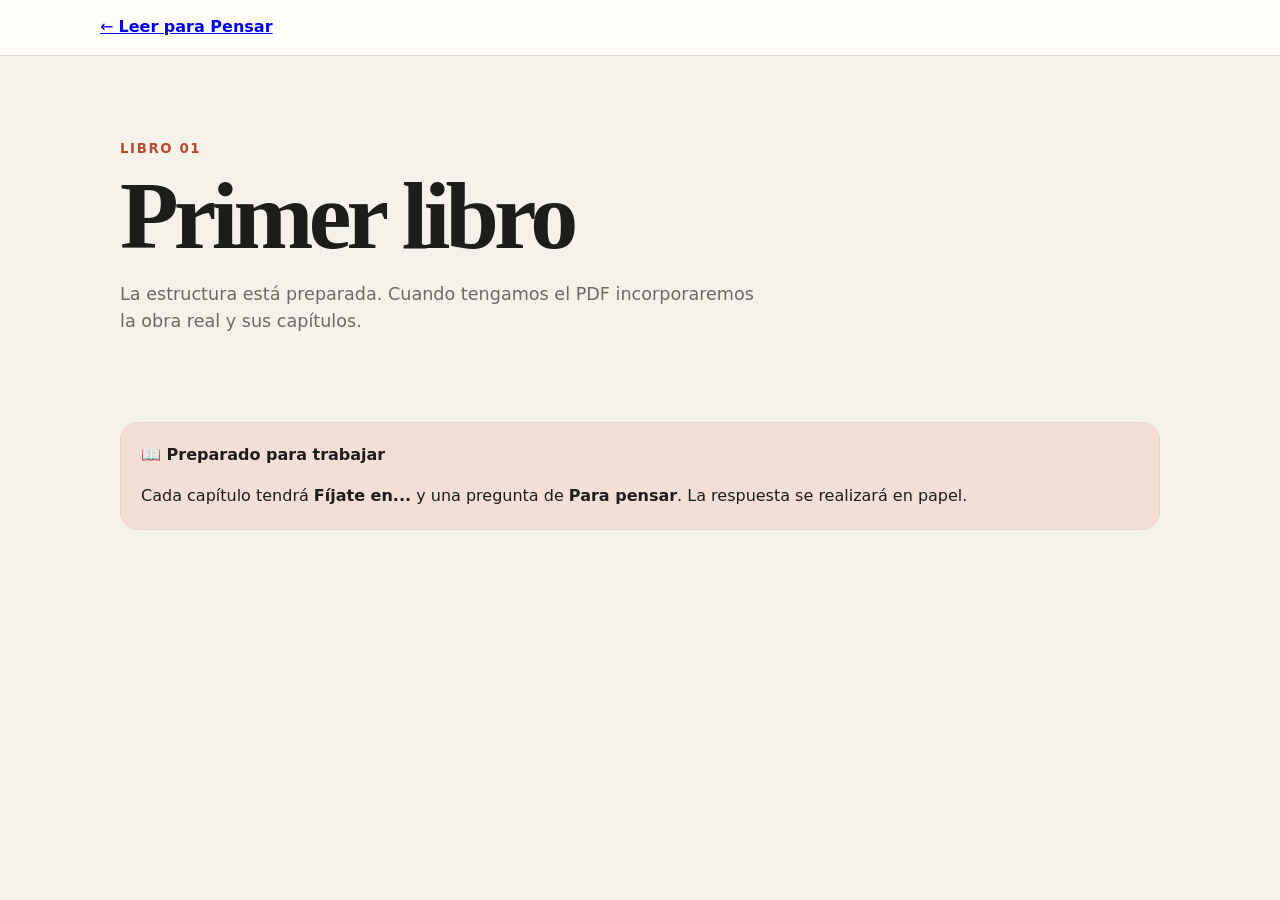
==== libros/libro-01.html @ 9d824c05 "Crear estructura responsive de Leer para Pensar" ====
<!doctype html><html lang="es"><head><meta charset="utf-8"><meta name="viewport" content="width=device-width,initial-scale=1"><title>Libro 01 · Leer para Pensar</title><link rel="stylesheet" href="../css/styles.css"></head><body><header><a href="../index.html">← <strong>Leer para Pensar</strong></a></header><main><section class="hero"><small>LIBRO 01</small><h1>Primer libro</h1><p>La estructura está preparada. Cuando tengamos el PDF incorporaremos la obra real y sus capítulos.</p></section><aside><strong>📖 Preparado para trabajar</strong><p>Cada capítulo tendrá <b>Fíjate en...</b> y una pregunta de <b>Para pensar</b>. La respuesta se realizará en papel.</p></aside></main></body></html>
---- css/styles.css ----
:root{--bg:#f5f2ec;--paper:#fffdf9;--ink:#1d1d1b;--muted:#6d6a64;--line:#ddd7cc;--accent:#b84a2f}*{box-sizing:border-box}body{margin:0;background:var(--bg);color:var(--ink);font-family:system-ui,-apple-system,Segoe UI,sans-serif;line-height:1.55}header{position:sticky;top:0;z-index:2;padding:15px max(18px,calc((100% - 1080px)/2));background:#fffdf9ef;border-bottom:1px solid var(--line)}header span{color:var(--muted);font-size:.9rem}main{max-width:1080px;margin:auto;padding:20px}.hero{padding:60px 0 45px;max-width:760px}.hero small{color:var(--accent);font-weight:900;letter-spacing:.12em}.hero h1{font:700 clamp(3rem,8vw,6rem)/.9 Georgia,serif;letter-spacing:-.05em;margin:12px 0 22px}.hero p{color:var(--muted);font-size:1.1rem;max-width:650px}.grid{display:grid;grid-template-columns:repeat(3,1fr);gap:16px}.card{background:var(--paper);border:1px solid var(--line);border-radius:18px;padding:20px}.card small{color:var(--accent);font-weight:800}.card h3{margin:8px 0}.card p{color:var(--muted)}.button{display:inline-block;background:var(--ink);color:white;text-decoration:none;padding:10px 14px;border-radius:10px;font-weight:800}aside{margin:24px 0;padding:20px;background:#f3dfd7;border:1px solid var(--line);border-radius:18px}aside p{margin-bottom:0}@media(max-width:700px){main{padding:16px}.hero{padding:38px 0 30px}.grid{grid-template-columns:1fr}.card{padding:18px}}
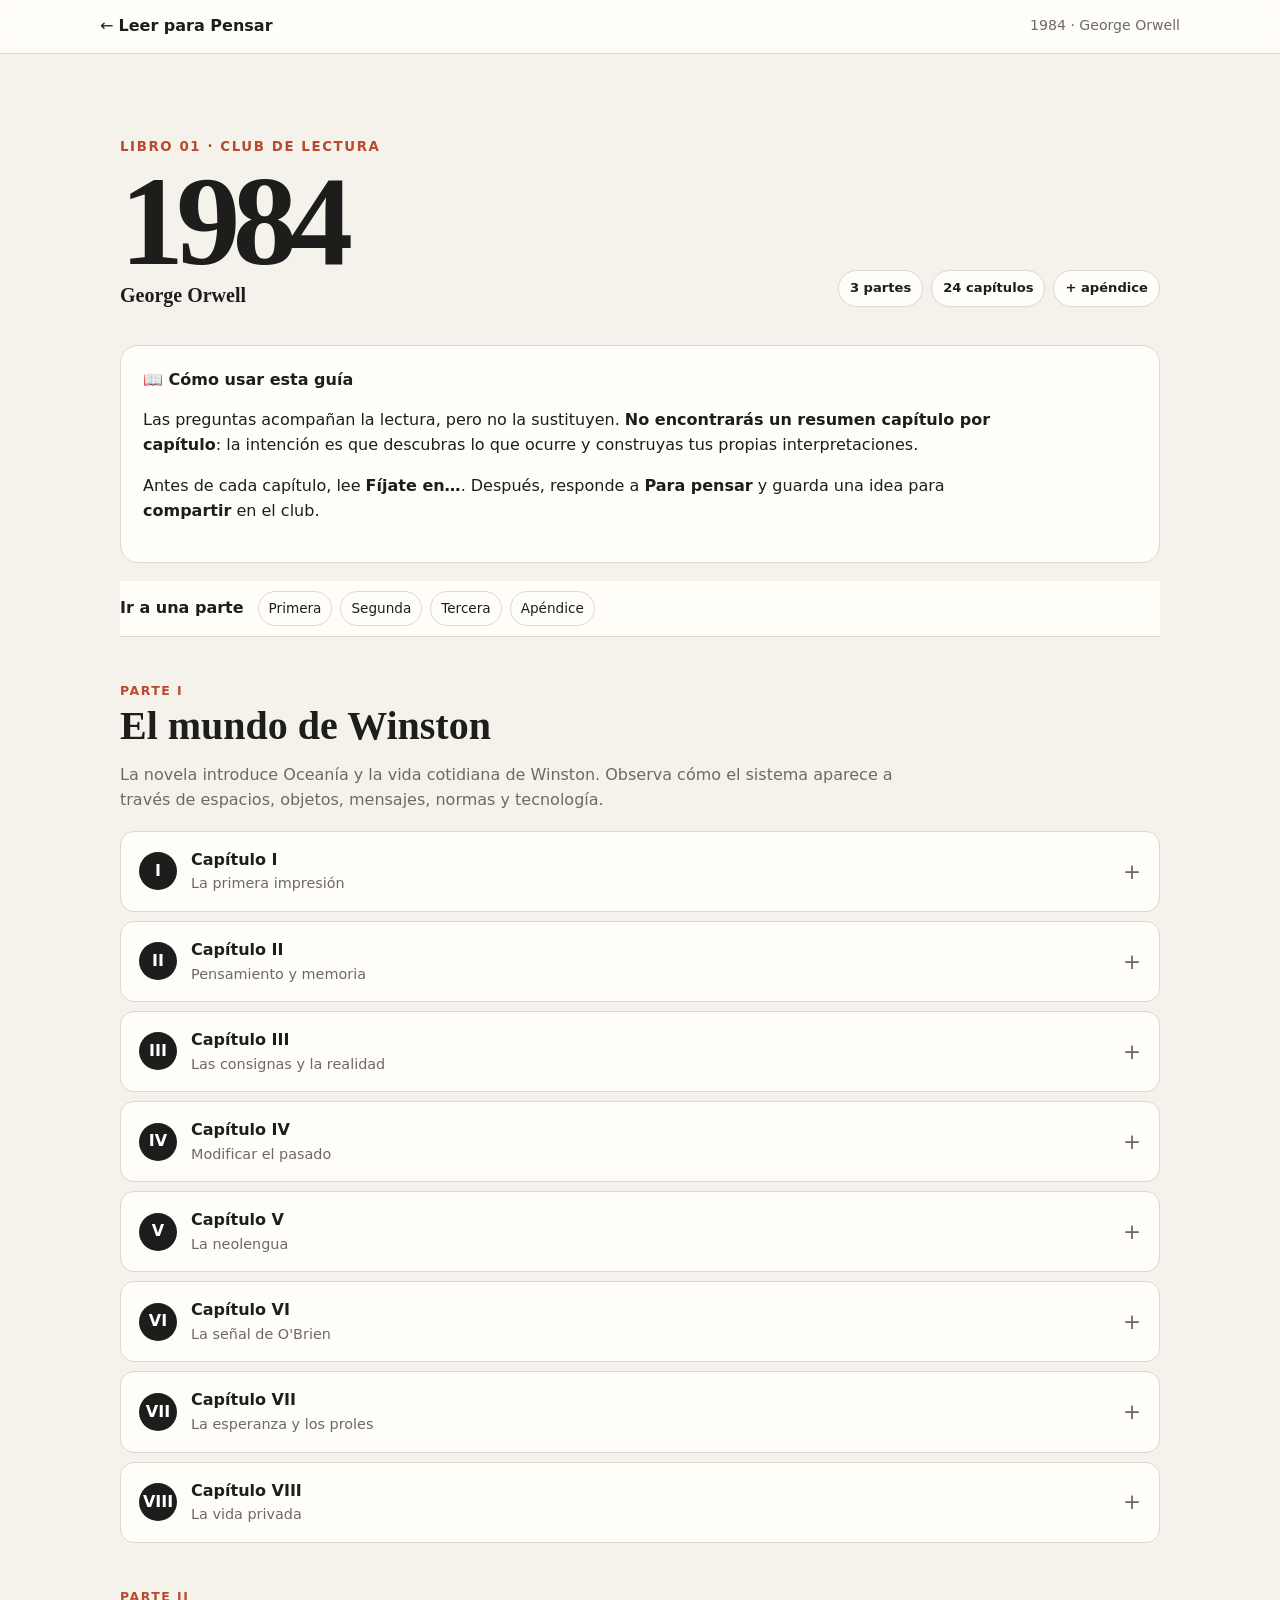
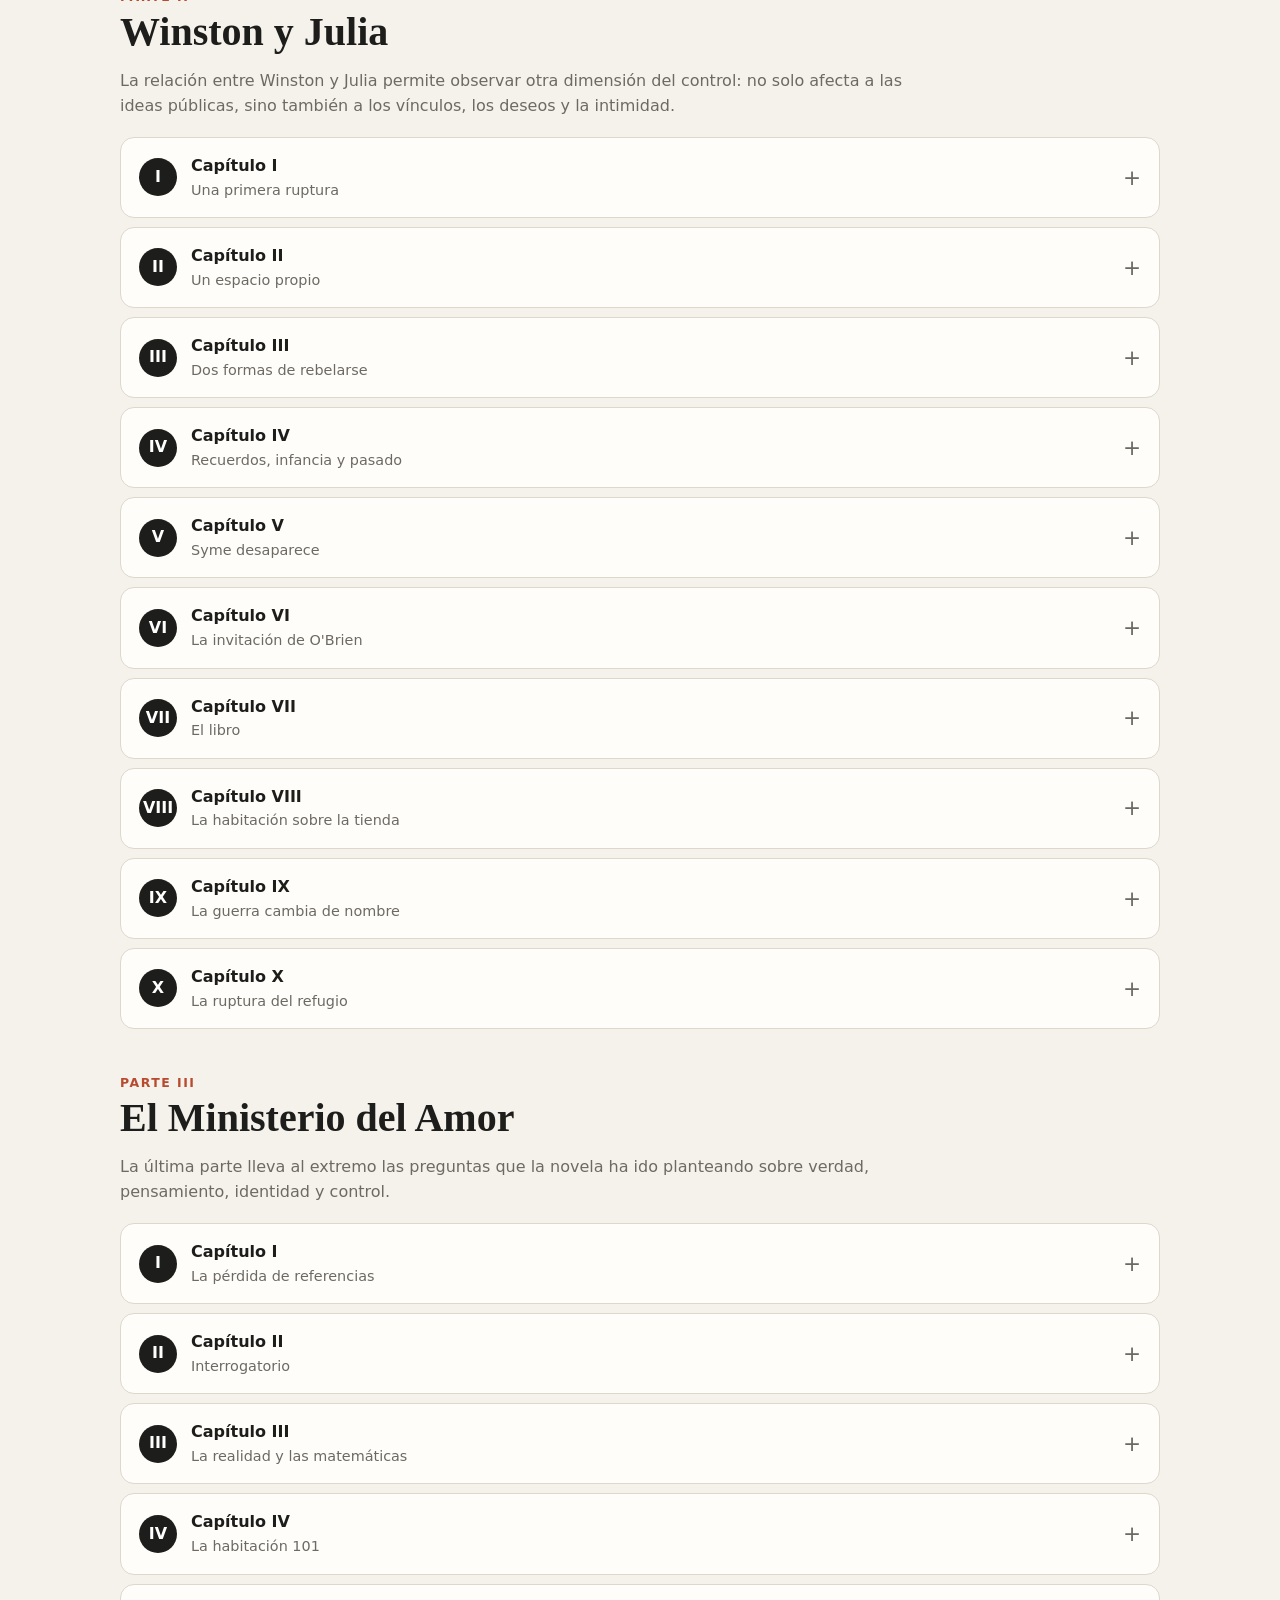
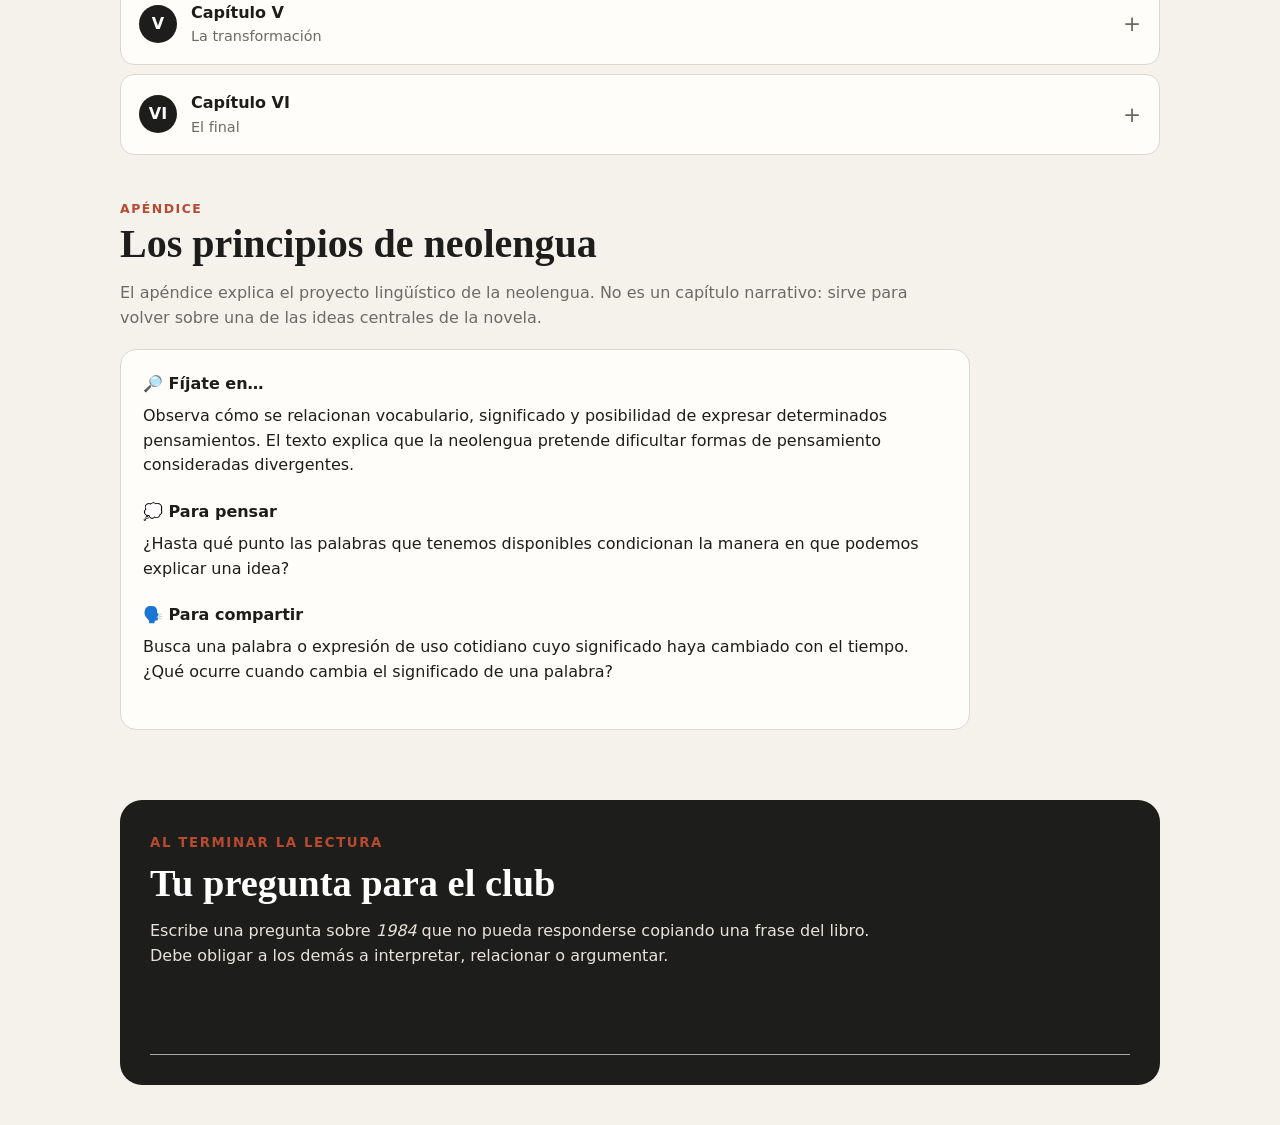
==== commit aa397f68: "Incorporar guía de lectura de 1984" ====
--- a/libros/libro-01.html
+++ b/libros/libro-01.html
@@ -1 +1,118 @@
-<!doctype html><html lang="es"><head><meta charset="utf-8"><meta name="viewport" content="width=device-width,initial-scale=1"><title>Libro 01 · Leer para Pensar</title><link rel="stylesheet" href="../css/styles.css"></head><body><header><a href="../index.html">← <strong>Leer para Pensar</strong></a></header><main><section class="hero"><small>LIBRO 01</small><h1>Primer libro</h1><p>La estructura está preparada. Cuando tengamos el PDF incorporaremos la obra real y sus capítulos.</p></section><aside><strong>📖 Preparado para trabajar</strong><p>Cada capítulo tendrá <b>Fíjate en...</b> y una pregunta de <b>Para pensar</b>. La respuesta se realizará en papel.</p></aside></main></body></html>+<!doctype html>
+<html lang="es">
+<head>
+<meta charset="utf-8">
+<meta name="viewport" content="width=device-width,initial-scale=1">
+<meta name="description" content="Guía de lectura de 1984 para el club Leer para Pensar">
+<title>1984 · Leer para Pensar</title>
+<link rel="stylesheet" href="../css/styles.css">
+</head>
+<body>
+<header class="site-header">
+<a class="brand" href="../index.html">← <strong>Leer para Pensar</strong></a>
+<span>1984 · George Orwell</span>
+</header>
+<main>
+<section class="book-hero">
+<div><small>LIBRO 01 · CLUB DE LECTURA</small><h1>1984</h1><p class="book-author">George Orwell</p></div>
+<div class="book-meta"><span>3 partes</span><span>24 capítulos</span><span>+ apéndice</span></div>
+</section>
+
+<aside class="reading-note">
+<strong>📖 Cómo usar esta guía</strong>
+<p>Las preguntas acompañan la lectura, pero no la sustituyen. <b>No encontrarás un resumen capítulo por capítulo</b>: la intención es que descubras lo que ocurre y construyas tus propias interpretaciones.</p>
+<p>Antes de cada capítulo, lee <b>Fíjate en…</b>. Después, responde a <b>Para pensar</b> y guarda una idea para <b>compartir</b> en el club.</p>
+</aside>
+
+<nav class="toc"><strong>Ir a una parte</strong><a href="#parte-primera">Primera</a><a href="#parte-segunda">Segunda</a><a href="#parte-tercera">Tercera</a><a href="#apendice">Apéndice</a></nav>
+
+<section class="part" id="parte-primera">
+<h2><span>PARTE I</span> El mundo de Winston</h2>
+<p class="part-intro">La novela introduce Oceanía y la vida cotidiana de Winston. Observa cómo el sistema aparece a través de espacios, objetos, mensajes, normas y tecnología.</p>
+<div id="part1"></div>
+</section>
+
+<section class="part" id="parte-segunda">
+<h2><span>PARTE II</span> Winston y Julia</h2>
+<p class="part-intro">La relación entre Winston y Julia permite observar otra dimensión del control: no solo afecta a las ideas públicas, sino también a los vínculos, los deseos y la intimidad.</p>
+<div id="part2"></div>
+</section>
+
+<section class="part" id="parte-tercera">
+<h2><span>PARTE III</span> El Ministerio del Amor</h2>
+<p class="part-intro">La última parte lleva al extremo las preguntas que la novela ha ido planteando sobre verdad, pensamiento, identidad y control.</p>
+<div id="part3"></div>
+</section>
+
+<section class="part appendix" id="apendice">
+<h2><span>APÉNDICE</span> Los principios de neolengua</h2>
+<p class="part-intro">El apéndice explica el proyecto lingüístico de la neolengua. No es un capítulo narrativo: sirve para volver sobre una de las ideas centrales de la novela.</p>
+<div class="appendix-box">
+<b>🔎 Fíjate en…</b>
+<p>Observa cómo se relacionan vocabulario, significado y posibilidad de expresar determinados pensamientos. El texto explica que la neolengua pretende dificultar formas de pensamiento consideradas divergentes.</p>
+<b>💭 Para pensar</b>
+<p>¿Hasta qué punto las palabras que tenemos disponibles condicionan la manera en que podemos explicar una idea?</p>
+<b>🗣️ Para compartir</b>
+<p>Busca una palabra o expresión de uso cotidiano cuyo significado haya cambiado con el tiempo. ¿Qué ocurre cuando cambia el significado de una palabra?</p>
+</div>
+</section>
+
+<section class="final-challenge">
+<small>AL TERMINAR LA LECTURA</small>
+<h2>Tu pregunta para el club</h2>
+<p>Escribe una pregunta sobre <i>1984</i> que no pueda responderse copiando una frase del libro. Debe obligar a los demás a interpretar, relacionar o argumentar.</p>
+<div class="question-line"></div>
+</section>
+</main>
+
+<script>
+const partes={
+part1:[
+["I","La primera impresión","La vigilancia está presente desde el primer momento. Fíjate en cómo Orwell utiliza los espacios, los carteles y la tecnología para construir la sensación de que Winston nunca está completamente solo.","¿Qué detalles hacen que el lector perciba la vigilancia antes de conocer en profundidad al sistema?","¿Qué elemento tecnológico te parece más importante para construir esa sensación?"],
+["II","Pensamiento y memoria","Winston empieza a escribir un diario y aparecen sus recuerdos, sus dudas y sus dificultades para reconstruir el pasado.","¿Qué relación empieza a establecerse entre recordar, pensar y conservar una identidad propia?","¿Puede una persona sentirse libre si no puede confiar en sus propios recuerdos?"],
+["III","Las consignas y la realidad","El capítulo profundiza en la lógica del Partido y en la contradicción entre lo que se afirma oficialmente y lo que Winston percibe.","Fíjate en las consignas, el doblepensar y la tensión entre evidencia y obediencia.","¿Qué ocurre cuando una autoridad exige aceptar como verdadero algo que contradice lo que vemos?"],
+["IV","Modificar el pasado","Winston trabaja en el Ministerio de la Verdad y modifica documentos anteriores. Aparecen los agujeros de la memoria y el proceso de rectificación.","Fíjate en el proceso: documento, corrección, destrucción y nueva versión de los hechos.","Si desaparecen todas las pruebas de una información anterior, ¿qué diferencia queda entre cambiar el pasado y cambiar nuestra idea del pasado?"],
+["V","La neolengua","Syme explica a Winston el proyecto de la neolengua y el trabajo de reducción del vocabulario.","Observa la relación entre las palabras que desaparecen y las ideas que pueden llegar a expresarse.","¿Tener menos palabras significa necesariamente tener menos capacidad para pensar?"],
+["VI","La señal de O'Brien","Winston interpreta determinadas palabras y gestos de O'Brien como posibles señales. La novela juega con lo que sabemos y lo que Winston cree saber.","Fíjate en cómo la incertidumbre modifica la interpretación de las acciones de los demás.","¿Hasta qué punto nuestras expectativas pueden hacer que interpretemos una señal de una forma determinada?"],
+["VII","La esperanza y los proles","Winston reflexiona sobre la población que vive fuera de la estructura del Partido y sobre la posibilidad de que conserve algo que él ha perdido.","Observa por qué Winston deposita su esperanza en personas que aparentemente tienen poco poder.","¿Por qué una mayoría numérica no implica necesariamente poder o capacidad de transformación?"],
+["VIII","La vida privada","Winston se aleja de las actividades colectivas y explora espacios donde puede recuperar recuerdos y experiencias personales.","Fíjate en el valor de la soledad, los objetos antiguos y los espacios privados.","¿Por qué algo tan cotidiano como tener un lugar propio puede convertirse en una forma de resistencia?"]
+],
+part2:[
+["I","Una primera ruptura","La relación entre Winston y Julia comienza a cambiar y el miedo sigue condicionando cada gesto.","Fíjate en la importancia de los mensajes, los espacios de encuentro y la necesidad de ocultarse.","¿Por qué una comunicación aparentemente sencilla puede adquirir tanta importancia en un entorno vigilado?"],
+["II","Un espacio propio","Winston y Julia buscan un lugar en el que puedan relacionarse con cierta sensación de intimidad.","Observa la diferencia entre sentirse observado y sentirse a salvo.","¿Qué condiciones necesita un espacio para que podamos considerarlo realmente privado?"],
+["III","Dos formas de rebelarse","Winston y Julia comparten oposición al Partido, pero no entienden esa oposición exactamente de la misma manera.","Compara sus motivaciones y su forma de relacionarse con las normas.","¿Es posible que dos personas estén en contra de algo por razones completamente diferentes?"],
+["IV","Recuerdos, infancia y pasado","Los recuerdos de Winston adquieren un peso creciente y la historia personal se mezcla con la historia que el Partido pretende imponer.","Fíjate en qué recuerdos parecen más fiables y cuáles aparecen fragmentados.","¿Qué parte de nuestra identidad depende de recordar quiénes hemos sido?"],
+["V","Syme desaparece","La desaparición de Syme muestra hasta dónde llega el poder de convertir a una persona en una «nopersona».","Observa que no basta con eliminar físicamente a alguien: también se elimina su rastro.","¿Qué significa existir socialmente si nadie puede encontrar ninguna prueba de que exististe?"],
+["VI","La invitación de O'Brien","O'Brien vuelve a ocupar un lugar central y Winston interpreta el encuentro como una posible oportunidad.","Fíjate en cómo se construye la confianza y en qué información se da por supuesta.","¿Qué señales utilizamos para decidir si podemos confiar en alguien?"],
+["VII","El libro","Winston y Julia entran en contacto con el libro atribuido a Emmanuel Goldstein. La lectura introduce una explicación organizada del funcionamiento del sistema.","Fíjate en cómo cambia la experiencia de Winston al poner nombre y estructura a cosas que ya había observado.","¿Por qué poner nombre a un problema puede ayudarnos a comprenderlo mejor?"],
+["VIII","La habitación sobre la tienda","El espacio privado parece ofrecer una sensación de refugio. Sin embargo, la novela mantiene la cuestión de la vigilancia.","Observa los objetos, los sonidos y cualquier detalle que pueda modificar nuestra percepción de seguridad.","¿Qué señales permiten distinguir entre privacidad real y sensación de privacidad?"],
+["IX","La guerra cambia de nombre","El cambio de enemigo se produce mientras Winston participa en una multitud que debe adaptarse inmediatamente a la nueva versión oficial.","Fíjate en la velocidad con la que una sociedad puede modificar su discurso colectivo.","¿Qué hace posible que un grupo entero acepte una versión nueva de los hechos casi al instante?"],
+["X","La ruptura del refugio","El final de esta parte obliga a reinterpretar el espacio que parecía seguro y cambia radicalmente la situación de los protagonistas.","Fíjate en cómo Orwell había construido previamente la sensación de seguridad y qué elementos adquieren ahora otro significado.","¿Qué hace que confiemos en un lugar, una persona o una tecnología?"]
+],
+part3:[
+["I","La pérdida de referencias","Winston se encuentra en un espacio en el que incluso situarse en el tiempo y el lugar resulta difícil.","Fíjate en la arquitectura, la iluminación, las telepantallas y la ausencia de referencias externas.","¿Qué le ocurre a nuestra capacidad de orientarnos cuando controlan toda la información del entorno?"],
+["II","Interrogatorio","La situación de Winston permite observar cómo el poder intenta transformar no solo lo que una persona dice, sino lo que considera verdadero.","Fíjate en la diferencia entre obedecer exteriormente y aceptar interiormente una idea.","¿Hay una diferencia entre conseguir que alguien obedezca y conseguir que piense como tú?"],
+["III","La realidad y las matemáticas","La discusión sobre la realidad objetiva lleva a Winston a enfrentarse a quién decide qué es verdadero.","Fíjate en el papel de la evidencia, la lógica y la presión para aceptar una afirmación.","¿Qué necesitamos para poder afirmar que algo es verdadero cuando una autoridad dice lo contrario?"],
+["IV","La habitación 101","El control llega hasta el miedo más profundo de cada persona.","Fíjate en cómo el sistema utiliza un conocimiento individual para ejercer control sobre la persona.","¿Por qué conocer el miedo de alguien puede convertirse en una herramienta de poder?"],
+["V","La transformación","Winston debe enfrentarse a las consecuencias de todo lo ocurrido y a la posibilidad de que el poder transforme su relación con la realidad.","Fíjate en los cambios entre el Winston del principio y el de esta parte.","¿Puede cambiar una persona hasta el punto de dejar de reconocerse a sí misma?"],
+["VI","El final","La novela termina recuperando algunos elementos que habían aparecido anteriormente y mostrando las consecuencias de la transformación de Winston.","Fíjate en palabras, recuerdos y símbolos que reaparecen al final y compáralos con su significado inicial.","¿Qué elementos de la novela adquieren un significado diferente cuando llegamos al final?"]
+]
+};
+
+function crearParte(id,datos){
+document.getElementById(id).innerHTML=datos.map(c=>`
+<details class="chapter">
+<summary><span class="chapter-number">${c[0]}</span><span><b>Capítulo ${c[0]}</b><em>${c[1]}</em></span></summary>
+<div class="chapter-body">
+<div class="focus"><b>🔎 Fíjate en…</b><p>${c[2]}</p></div>
+<div class="think"><b>💭 Para pensar</b><p>${c[3]}</p></div>
+<div class="share"><b>🗣️ Para compartir</b><p>${c[4]}</p></div>
+</div>
+</details>`).join("");
+}
+crearParte("part1",partes.part1);
+crearParte("part2",partes.part2);
+crearParte("part3",partes.part3);
+</script>
+</body>
+</html>
--- a/css/styles.css
+++ b/css/styles.css
@@ -1 +1,24 @@
-:root{--bg:#f5f2ec;--paper:#fffdf9;--ink:#1d1d1b;--muted:#6d6a64;--line:#ddd7cc;--accent:#b84a2f}*{box-sizing:border-box}body{margin:0;background:var(--bg);color:var(--ink);font-family:system-ui,-apple-system,Segoe UI,sans-serif;line-height:1.55}header{position:sticky;top:0;z-index:2;padding:15px max(18px,calc((100% - 1080px)/2));background:#fffdf9ef;border-bottom:1px solid var(--line)}header span{color:var(--muted);font-size:.9rem}main{max-width:1080px;margin:auto;padding:20px}.hero{padding:60px 0 45px;max-width:760px}.hero small{color:var(--accent);font-weight:900;letter-spacing:.12em}.hero h1{font:700 clamp(3rem,8vw,6rem)/.9 Georgia,serif;letter-spacing:-.05em;margin:12px 0 22px}.hero p{color:var(--muted);font-size:1.1rem;max-width:650px}.grid{display:grid;grid-template-columns:repeat(3,1fr);gap:16px}.card{background:var(--paper);border:1px solid var(--line);border-radius:18px;padding:20px}.card small{color:var(--accent);font-weight:800}.card h3{margin:8px 0}.card p{color:var(--muted)}.button{display:inline-block;background:var(--ink);color:white;text-decoration:none;padding:10px 14px;border-radius:10px;font-weight:800}aside{margin:24px 0;padding:20px;background:#f3dfd7;border:1px solid var(--line);border-radius:18px}aside p{margin-bottom:0}@media(max-width:700px){main{padding:16px}.hero{padding:38px 0 30px}.grid{grid-template-columns:1fr}.card{padding:18px}}+:root{--bg:#f5f2ec;--paper:#fffdf9;--ink:#1d1d1b;--muted:#6d6a64;--line:#ddd7cc;--accent:#b84a2f;--accent-soft:#f3dfd7;--blue-soft:#e9eef0;--green-soft:#e8eee7}
+*{box-sizing:border-box}html{scroll-behavior:smooth}
+body{margin:0;background:var(--bg);color:var(--ink);font-family:system-ui,-apple-system,BlinkMacSystemFont,"Segoe UI",sans-serif;line-height:1.55}a{color:inherit}
+.site-header{position:sticky;top:0;z-index:10;display:flex;align-items:center;justify-content:space-between;gap:18px;padding:14px max(18px,calc((100% - 1080px)/2));background:#fffdf9ee;backdrop-filter:blur(8px);border-bottom:1px solid var(--line)}
+.site-header span{color:var(--muted);font-size:.88rem}.brand{text-decoration:none}
+main{max-width:1080px;margin:auto;padding:20px}.hero{padding:62px 0 52px;max-width:790px}
+.hero small,.book-hero small,.final-challenge small,.section-heading small{color:var(--accent);font-weight:900;letter-spacing:.12em}
+.hero h1{font:700 clamp(3.4rem,8vw,6.5rem)/.88 Georgia,serif;letter-spacing:-.055em;margin:12px 0 24px}.hero p{color:var(--muted);font-size:1.12rem;max-width:680px}
+.section-heading{display:flex;align-items:end;justify-content:space-between;gap:20px;margin-bottom:16px}.section-heading h2{margin:4px 0 0;font:700 2.1rem/1.05 Georgia,serif}.counter{color:var(--muted);font-size:.8rem;font-weight:800}
+.grid{display:grid;grid-template-columns:repeat(3,1fr);gap:16px}.card{background:var(--paper);border:1px solid var(--line);border-radius:18px;padding:22px;display:flex;flex-direction:column;min-height:255px}
+.card small{color:var(--accent);font-weight:900}.card h3{font:700 1.7rem/1.1 Georgia,serif;margin:10px 0 2px}.card .author{margin:0;color:var(--ink);font-weight:700}.card p{color:var(--muted)}
+.button{display:inline-block;align-self:flex-start;margin-top:auto;background:var(--ink);color:#fff;text-decoration:none;padding:10px 14px;border-radius:10px;font-weight:800}
+.how{margin:28px 0;padding:24px;background:var(--accent-soft);border:1px solid var(--line);border-radius:18px}.how-grid{display:grid;grid-template-columns:repeat(4,1fr);gap:16px}.how-grid p{margin:14px 0 0}
+.book-hero{display:flex;align-items:end;justify-content:space-between;gap:30px;padding:60px 0 38px}.book-hero h1{font:700 clamp(4rem,10vw,8rem)/.82 Georgia,serif;letter-spacing:-.06em;margin:10px 0}.book-author{font:700 1.25rem Georgia,serif;margin:0}
+.book-meta{display:flex;gap:8px;flex-wrap:wrap;justify-content:flex-end}.book-meta span{background:var(--paper);border:1px solid var(--line);border-radius:999px;padding:7px 11px;font-size:.82rem;font-weight:800}
+.reading-note{background:var(--paper);border:1px solid var(--line);border-radius:18px;padding:22px;margin-bottom:18px}.reading-note p{max-width:850px}
+.toc{position:sticky;top:60px;z-index:5;display:flex;align-items:center;gap:8px;flex-wrap:wrap;background:#fffdf9ee;backdrop-filter:blur(8px);padding:10px 0;margin-bottom:28px;border-bottom:1px solid var(--line)}.toc strong{margin-right:6px}.toc a{font-size:.85rem;text-decoration:none;background:var(--paper);border:1px solid var(--line);padding:6px 10px;border-radius:999px}
+.part{margin:48px 0}.part h2{font:700 2.5rem/1.05 Georgia,serif;margin-bottom:8px}.part h2 span{display:block;color:var(--accent);font:900 .78rem/1 system-ui,sans-serif;letter-spacing:.12em;margin-bottom:8px}.part-intro{color:var(--muted);max-width:820px;margin-bottom:18px}
+.chapter{background:var(--paper);border:1px solid var(--line);border-radius:14px;margin:9px 0;overflow:hidden}.chapter summary{list-style:none;cursor:pointer;display:flex;align-items:center;gap:14px;padding:16px 18px}.chapter summary::-webkit-details-marker{display:none}.chapter summary:after{content:"+";margin-left:auto;font-size:1.35rem;color:var(--muted)}.chapter[open] summary:after{content:"−"}
+.chapter-number{display:grid;place-items:center;min-width:38px;height:38px;border-radius:50%;background:var(--ink);color:#fff;font-weight:900}.chapter summary b{display:block}.chapter summary em{display:block;color:var(--muted);font-style:normal;font-size:.9rem}
+.chapter-body{display:grid;grid-template-columns:repeat(3,1fr);gap:10px;padding:0 18px 18px}.chapter-body>div{padding:15px;border-radius:12px}.chapter-body p{margin:8px 0 0}.focus{background:var(--blue-soft)}.think{background:var(--accent-soft)}.share{background:var(--green-soft)}
+.appendix-box{background:var(--paper);border:1px solid var(--line);border-radius:16px;padding:22px;max-width:850px}.appendix-box p{margin-top:7px;margin-bottom:22px}
+.final-challenge{margin:70px 0 20px;background:var(--ink);color:#fff;border-radius:22px;padding:30px}.final-challenge h2{font:700 2.4rem/1.05 Georgia,serif;margin:8px 0}.final-challenge p{color:#e7e3dc;max-width:760px}.question-line{height:70px;border-bottom:1px solid #aaa}
+@media(max-width:760px){main{padding:16px}.hero{padding:42px 0 34px}.grid,.how-grid,.chapter-body{grid-template-columns:1fr}.site-header{align-items:flex-start}.site-header>span{display:none}.book-hero{display:block;padding:42px 0 30px}.book-meta{justify-content:flex-start;margin-top:24px}.toc{top:55px}.part h2{font-size:2rem}.chapter summary{padding:14px}.chapter-body{padding:0 14px 14px}}
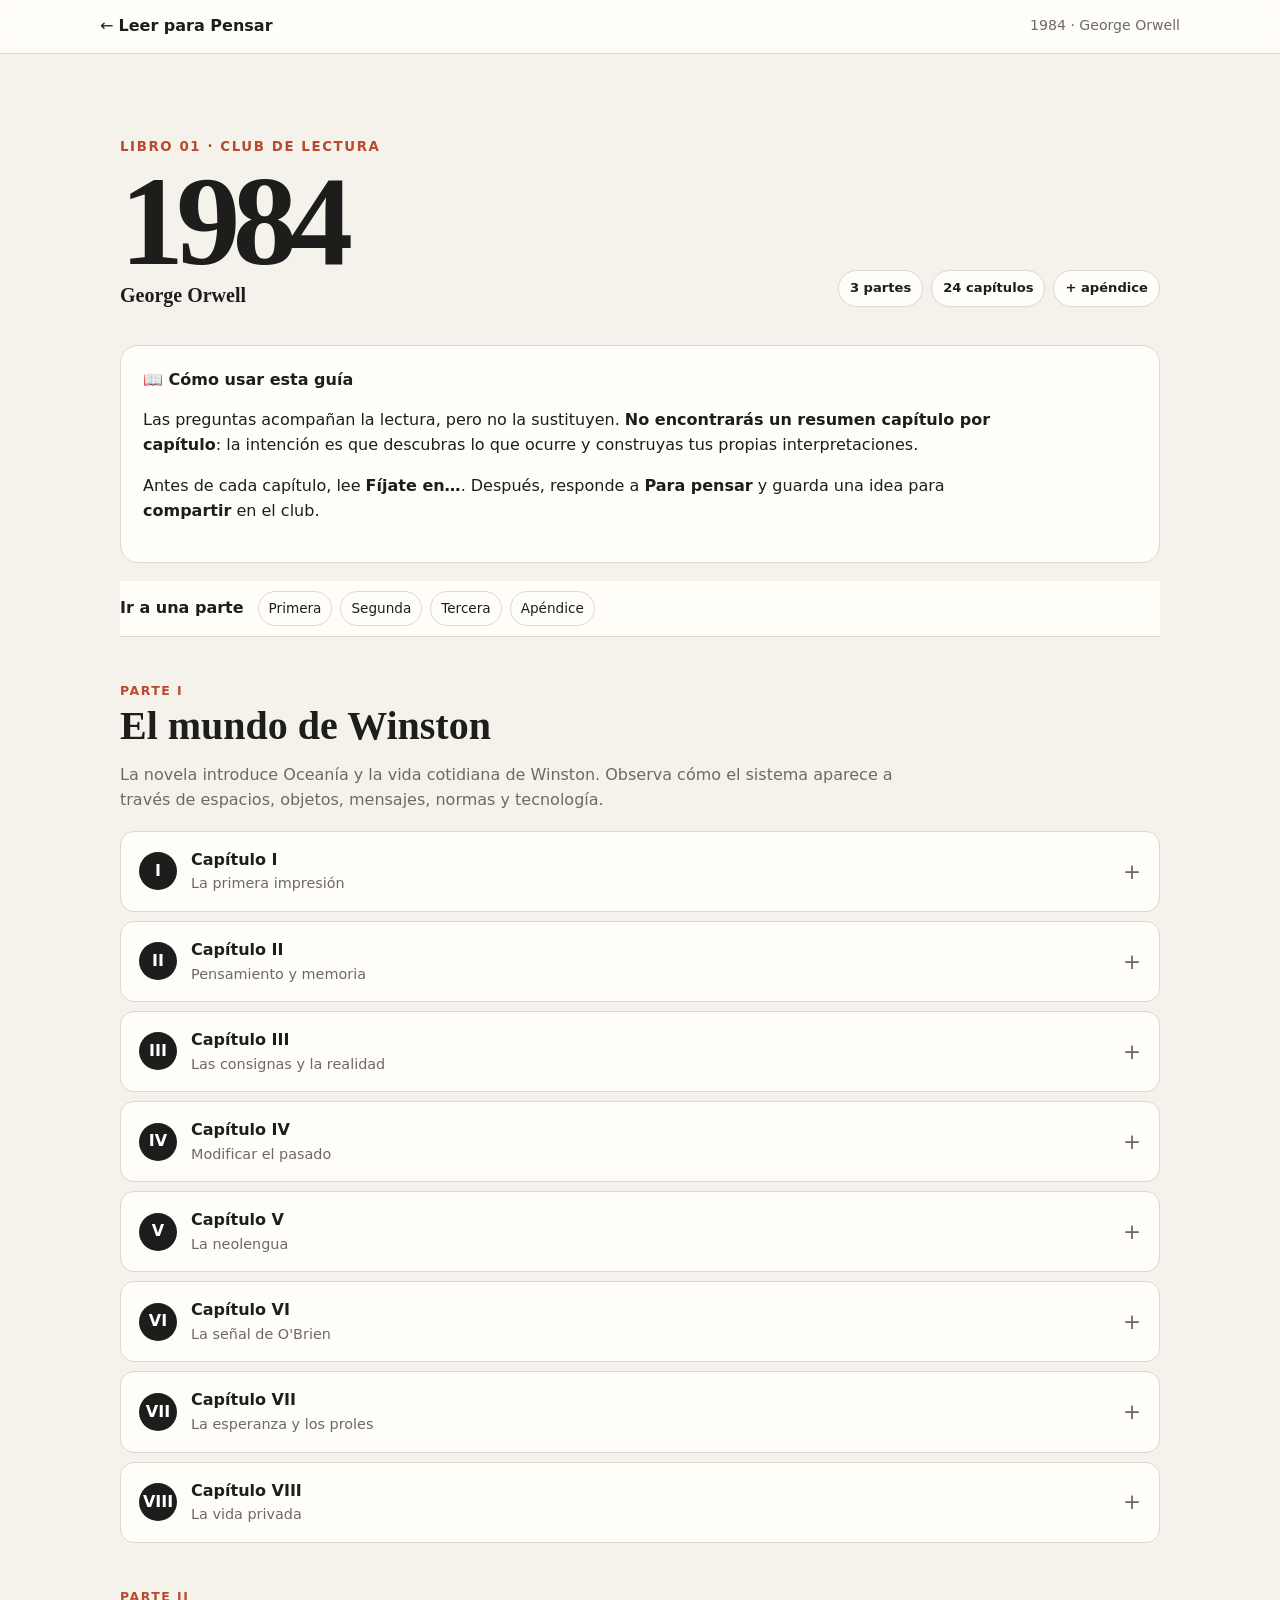
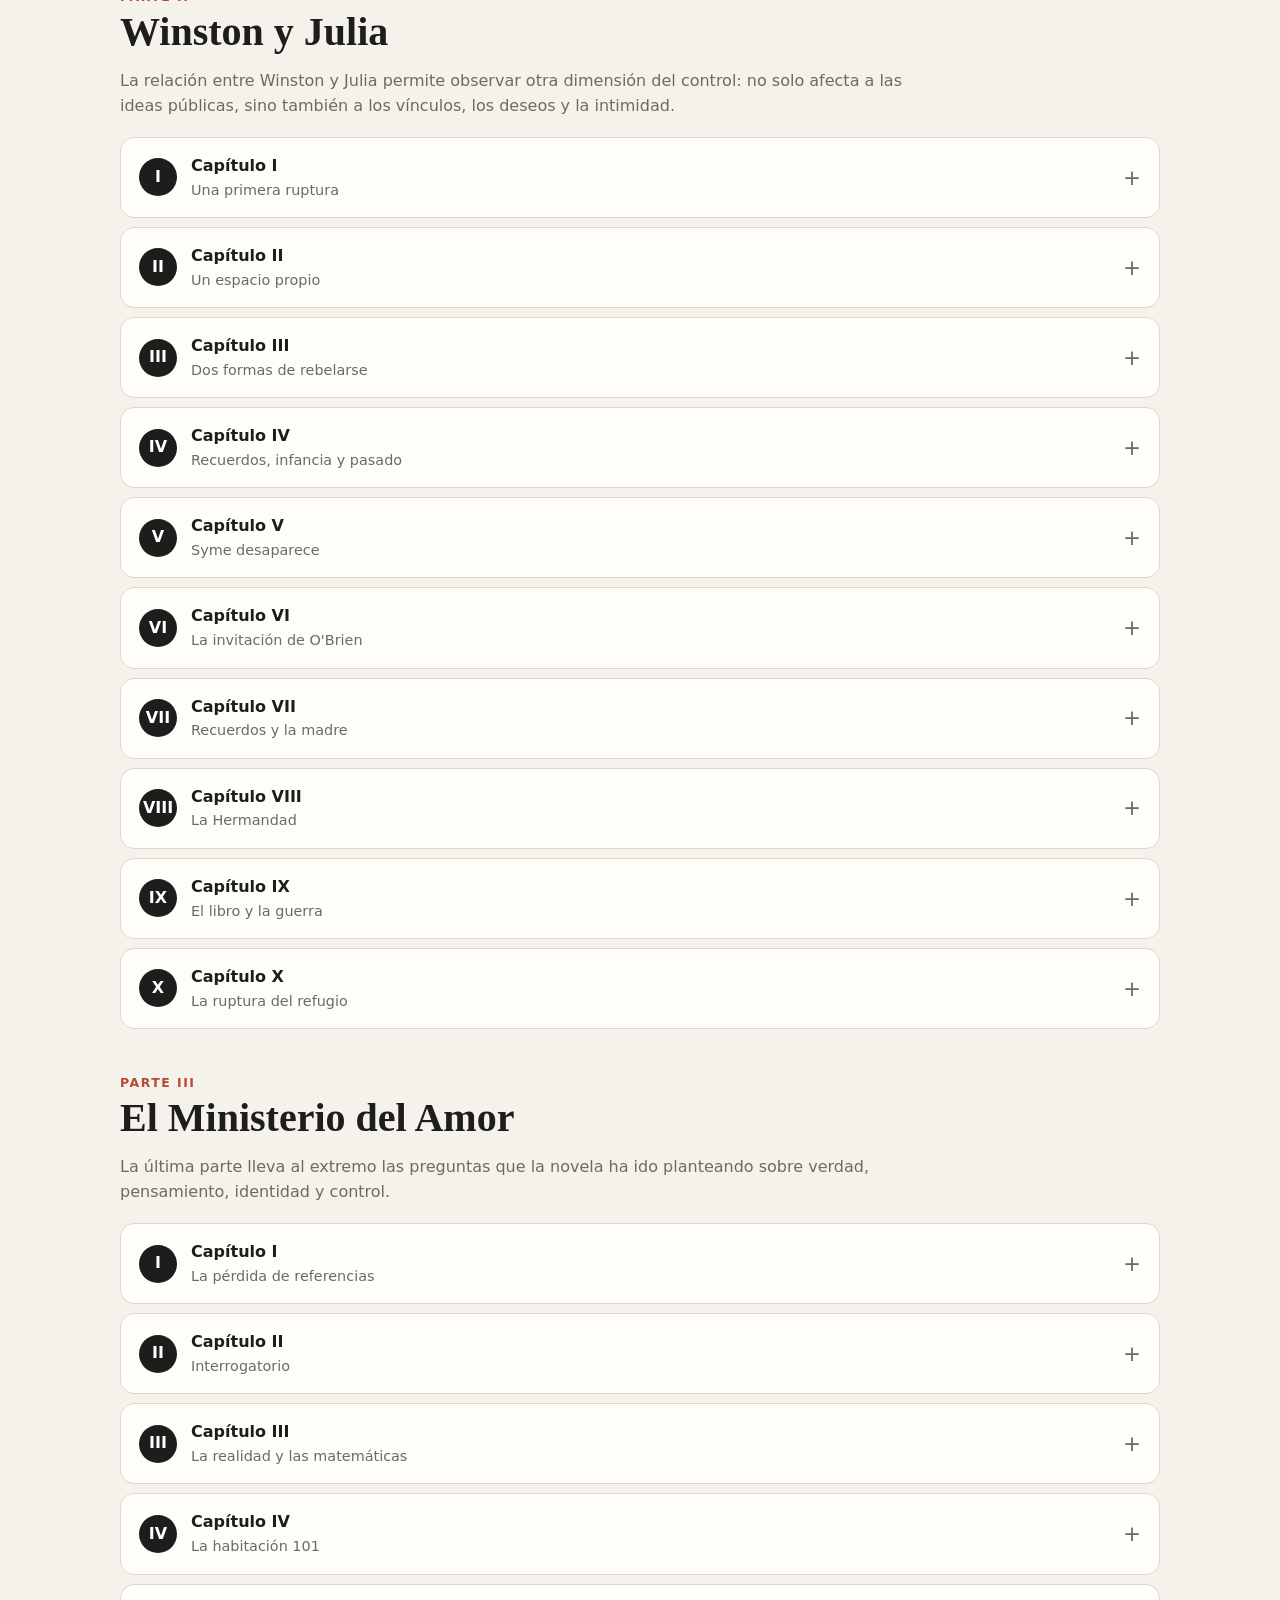
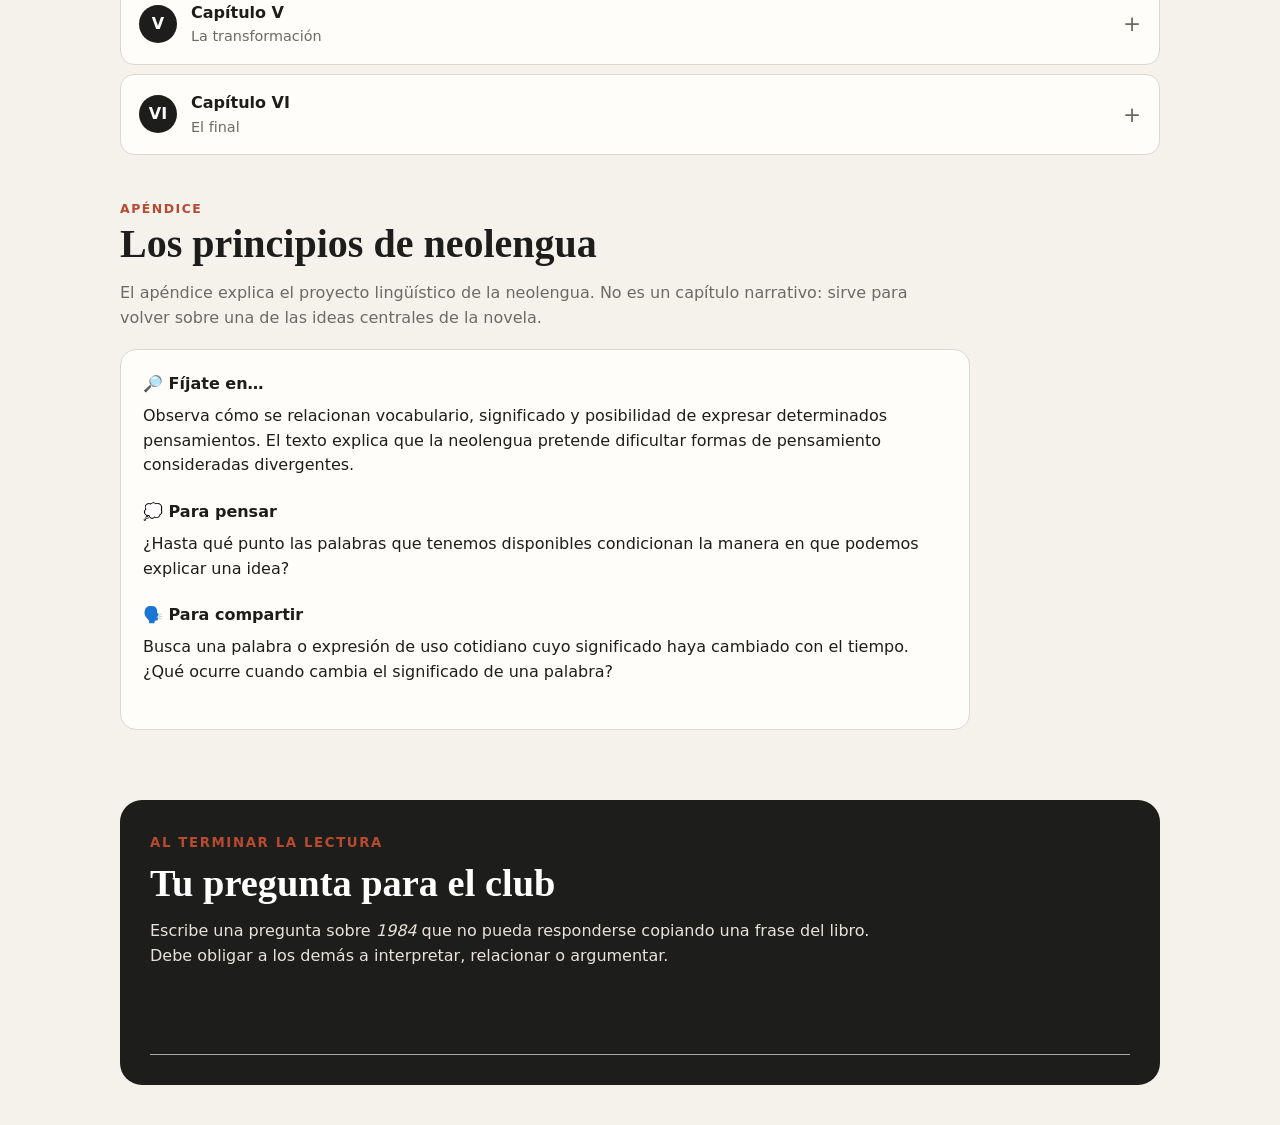
==== commit 2184565a: "Corregir estructura de capítulos de la segunda parte" ====
--- a/libros/libro-01.html
+++ b/libros/libro-01.html
@@ -84,9 +84,9 @@
 ["IV","Recuerdos, infancia y pasado","Los recuerdos de Winston adquieren un peso creciente y la historia personal se mezcla con la historia que el Partido pretende imponer.","Fíjate en qué recuerdos parecen más fiables y cuáles aparecen fragmentados.","¿Qué parte de nuestra identidad depende de recordar quiénes hemos sido?"],
 ["V","Syme desaparece","La desaparición de Syme muestra hasta dónde llega el poder de convertir a una persona en una «nopersona».","Observa que no basta con eliminar físicamente a alguien: también se elimina su rastro.","¿Qué significa existir socialmente si nadie puede encontrar ninguna prueba de que exististe?"],
 ["VI","La invitación de O'Brien","O'Brien vuelve a ocupar un lugar central y Winston interpreta el encuentro como una posible oportunidad.","Fíjate en cómo se construye la confianza y en qué información se da por supuesta.","¿Qué señales utilizamos para decidir si podemos confiar en alguien?"],
-["VII","El libro","Winston y Julia entran en contacto con el libro atribuido a Emmanuel Goldstein. La lectura introduce una explicación organizada del funcionamiento del sistema.","Fíjate en cómo cambia la experiencia de Winston al poner nombre y estructura a cosas que ya había observado.","¿Por qué poner nombre a un problema puede ayudarnos a comprenderlo mejor?"],
-["VIII","La habitación sobre la tienda","El espacio privado parece ofrecer una sensación de refugio. Sin embargo, la novela mantiene la cuestión de la vigilancia.","Observa los objetos, los sonidos y cualquier detalle que pueda modificar nuestra percepción de seguridad.","¿Qué señales permiten distinguir entre privacidad real y sensación de privacidad?"],
-["IX","La guerra cambia de nombre","El cambio de enemigo se produce mientras Winston participa en una multitud que debe adaptarse inmediatamente a la nueva versión oficial.","Fíjate en la velocidad con la que una sociedad puede modificar su discurso colectivo.","¿Qué hace posible que un grupo entero acepte una versión nueva de los hechos casi al instante?"],
+["VII","Recuerdos y la madre","Winston despierta de un sueño y recupera recuerdos relacionados con su infancia y con su madre.","Fíjate en cómo los recuerdos personales se mezclan con imágenes, culpa y acontecimientos del pasado.","¿Qué puede revelar un recuerdo que habíamos mantenido apartado durante años?"],
+["VIII","La Hermandad","Winston y Julia acuden al encuentro con O'Brien. La conversación plantea la posibilidad de una oposición organizada al Partido.","Fíjate en las preguntas que O'Brien formula, en la información que ofrece y en las condiciones que se plantean.","¿Qué necesitamos saber antes de comprometernos con una causa o con un grupo?"],
+["IX","El libro y la guerra","Winston comienza a leer la obra atribuida a Goldstein mientras se desarrolla una nueva situación bélica. El libro organiza algunas ideas que ya estaban presentes en sus pensamientos.","Fíjate en la relación entre explicación teórica, propaganda y realidad cotidiana. También observa cómo cambia el enemigo oficial.","¿Qué diferencia hay entre comprender una situación y disponer de una explicación que parece comprenderla?"],
 ["X","La ruptura del refugio","El final de esta parte obliga a reinterpretar el espacio que parecía seguro y cambia radicalmente la situación de los protagonistas.","Fíjate en cómo Orwell había construido previamente la sensación de seguridad y qué elementos adquieren ahora otro significado.","¿Qué hace que confiemos en un lugar, una persona o una tecnología?"]
 ],
 part3:[
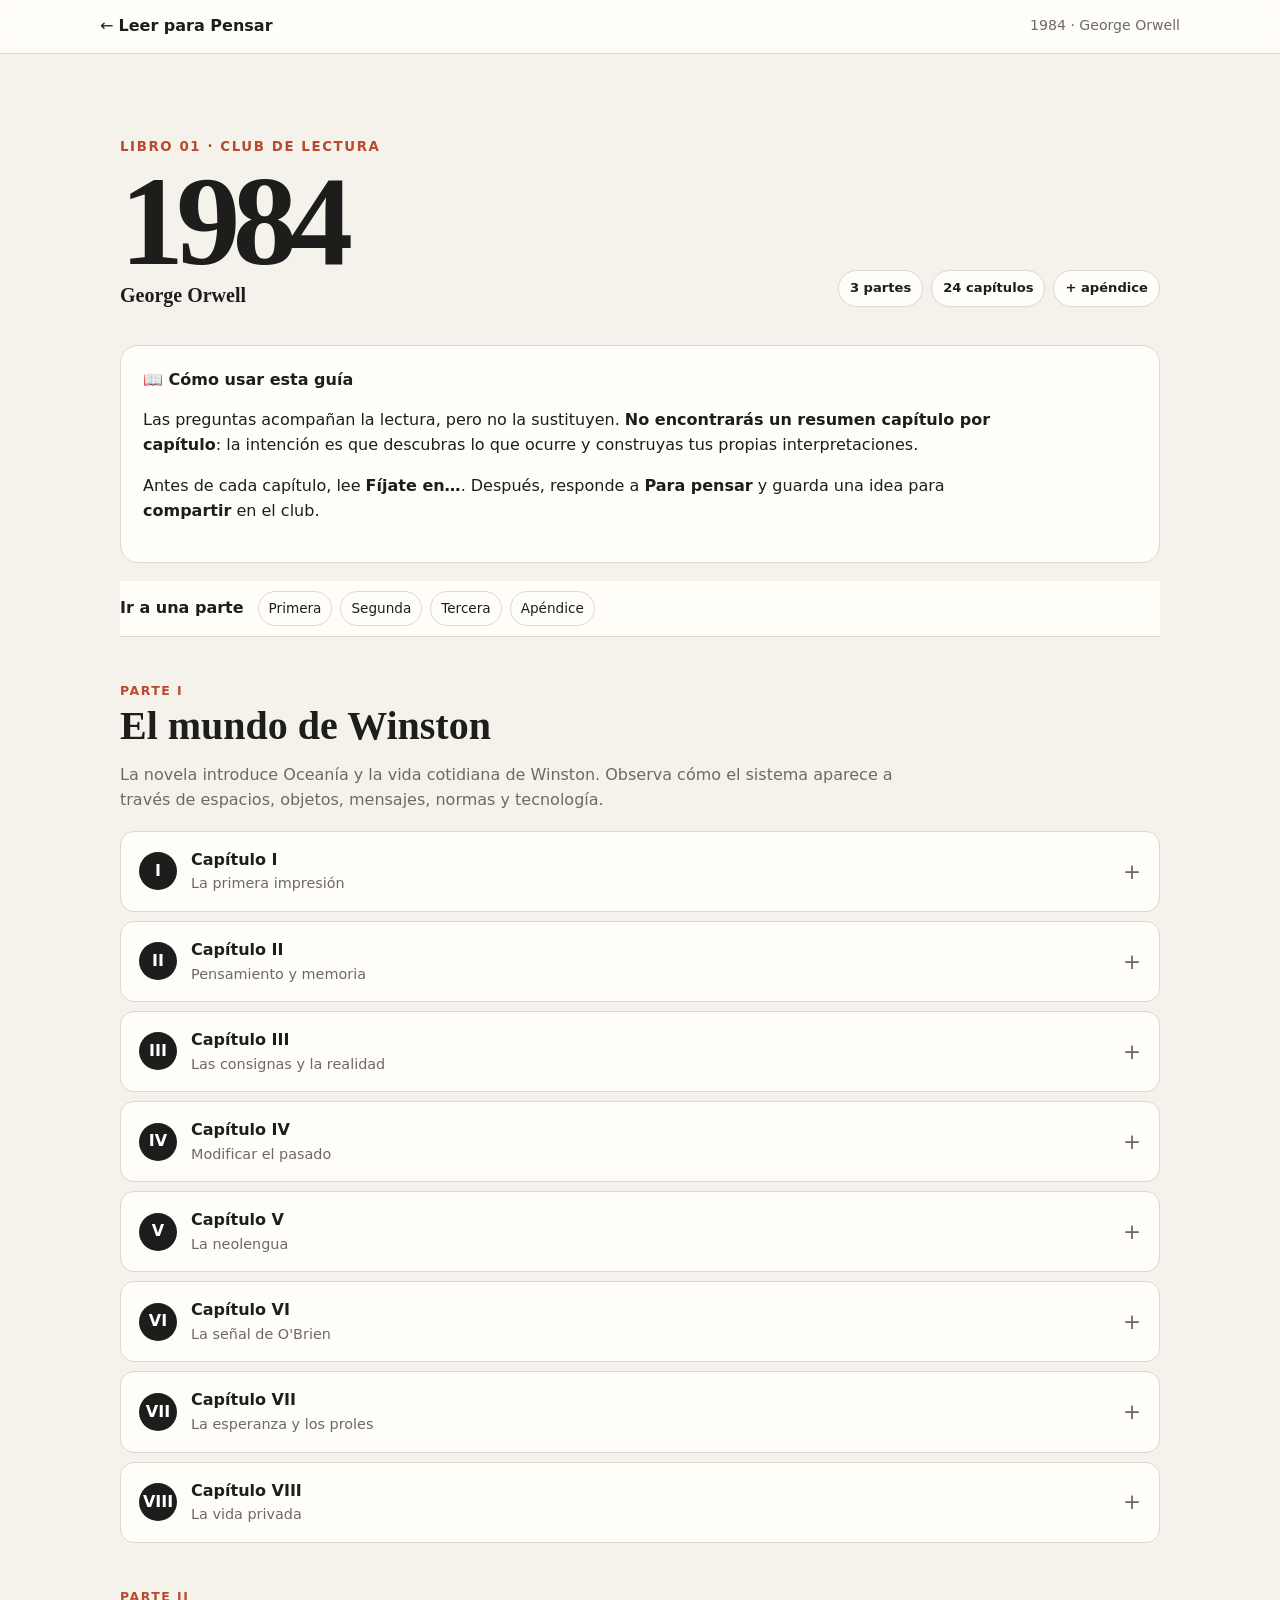
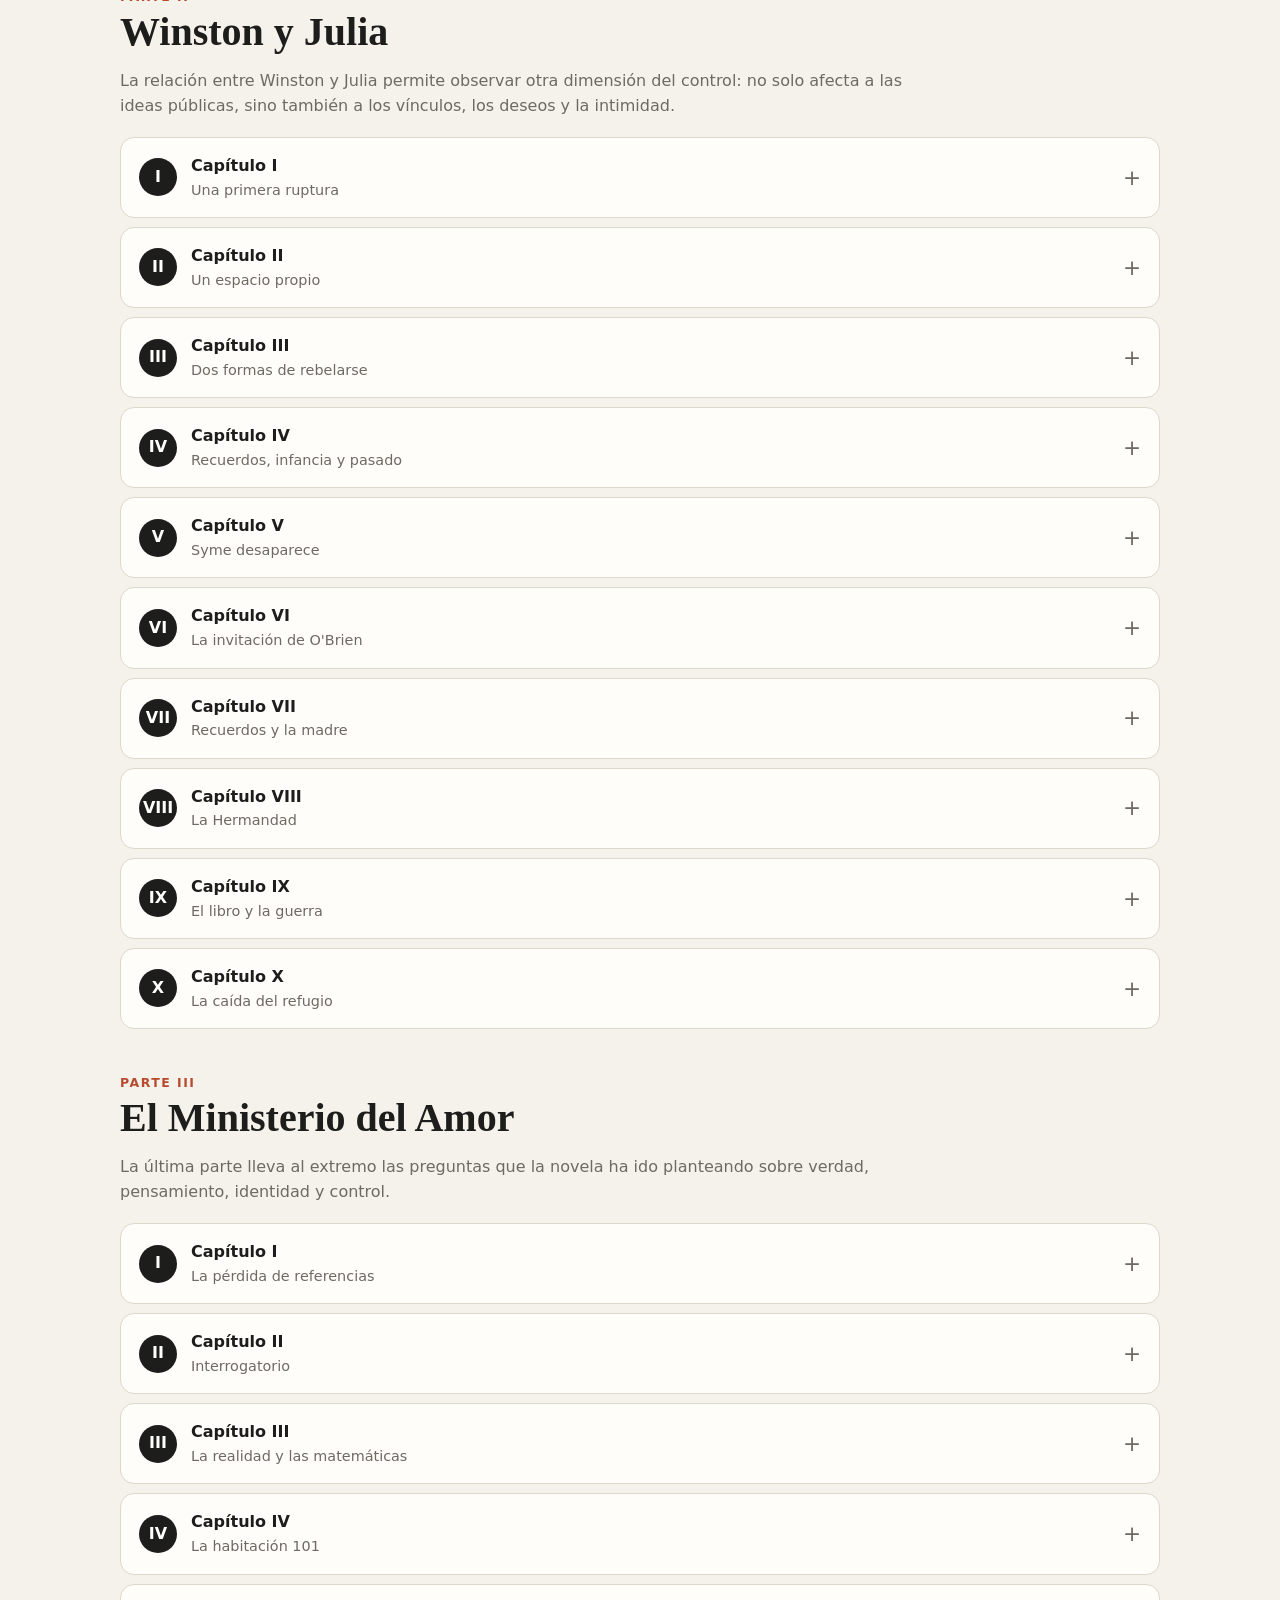
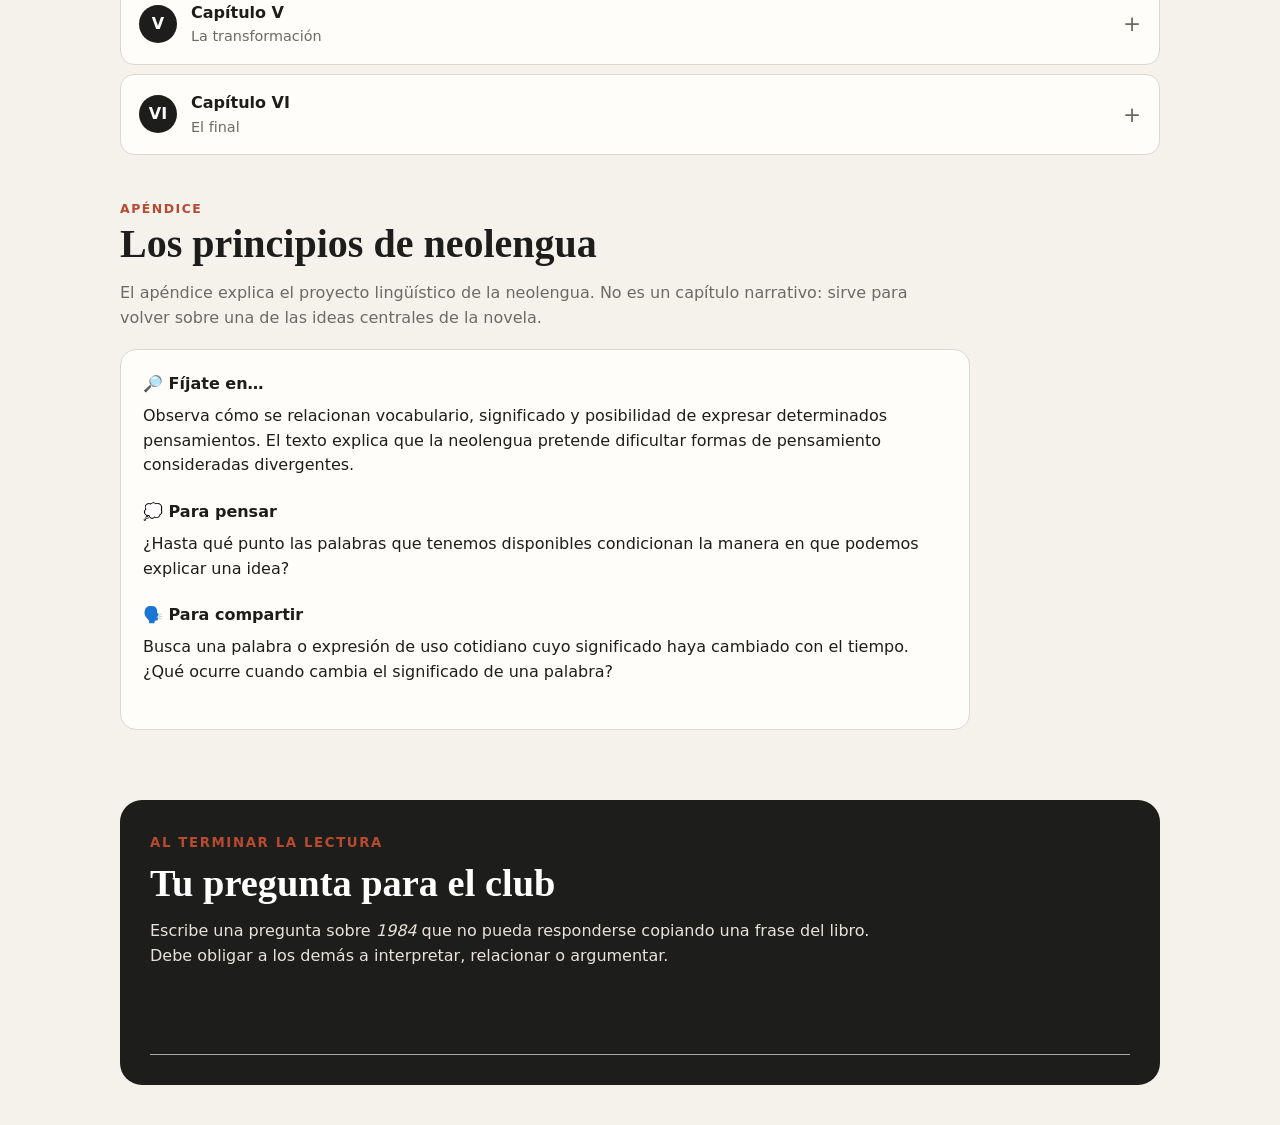
==== commit efa0b031: "Corregir capítulo X de la segunda parte" ====
--- a/libros/libro-01.html
+++ b/libros/libro-01.html
@@ -87,7 +87,7 @@
 ["VII","Recuerdos y la madre","Winston despierta de un sueño y recupera recuerdos relacionados con su infancia y con su madre.","Fíjate en cómo los recuerdos personales se mezclan con imágenes, culpa y acontecimientos del pasado.","¿Qué puede revelar un recuerdo que habíamos mantenido apartado durante años?"],
 ["VIII","La Hermandad","Winston y Julia acuden al encuentro con O'Brien. La conversación plantea la posibilidad de una oposición organizada al Partido.","Fíjate en las preguntas que O'Brien formula, en la información que ofrece y en las condiciones que se plantean.","¿Qué necesitamos saber antes de comprometernos con una causa o con un grupo?"],
 ["IX","El libro y la guerra","Winston comienza a leer la obra atribuida a Goldstein mientras se desarrolla una nueva situación bélica. El libro organiza algunas ideas que ya estaban presentes en sus pensamientos.","Fíjate en la relación entre explicación teórica, propaganda y realidad cotidiana. También observa cómo cambia el enemigo oficial.","¿Qué diferencia hay entre comprender una situación y disponer de una explicación que parece comprenderla?"],
-["X","La ruptura del refugio","El final de esta parte obliga a reinterpretar el espacio que parecía seguro y cambia radicalmente la situación de los protagonistas.","Fíjate en cómo Orwell había construido previamente la sensación de seguridad y qué elementos adquieren ahora otro significado.","¿Qué hace que confiemos en un lugar, una persona o una tecnología?"]
+["X","La caída del refugio","El espacio que parecía seguro deja de serlo y la situación de Winston y Julia cambia radicalmente.","Fíjate en los detalles que permiten comprender que la intimidad que creían tener estaba comprometida.","¿Puede existir una sensación de privacidad cuando desconocemos quién controla realmente el espacio?"]
 ],
 part3:[
 ["I","La pérdida de referencias","Winston se encuentra en un espacio en el que incluso situarse en el tiempo y el lugar resulta difícil.","Fíjate en la arquitectura, la iluminación, las telepantallas y la ausencia de referencias externas.","¿Qué le ocurre a nuestra capacidad de orientarnos cuando controlan toda la información del entorno?"],
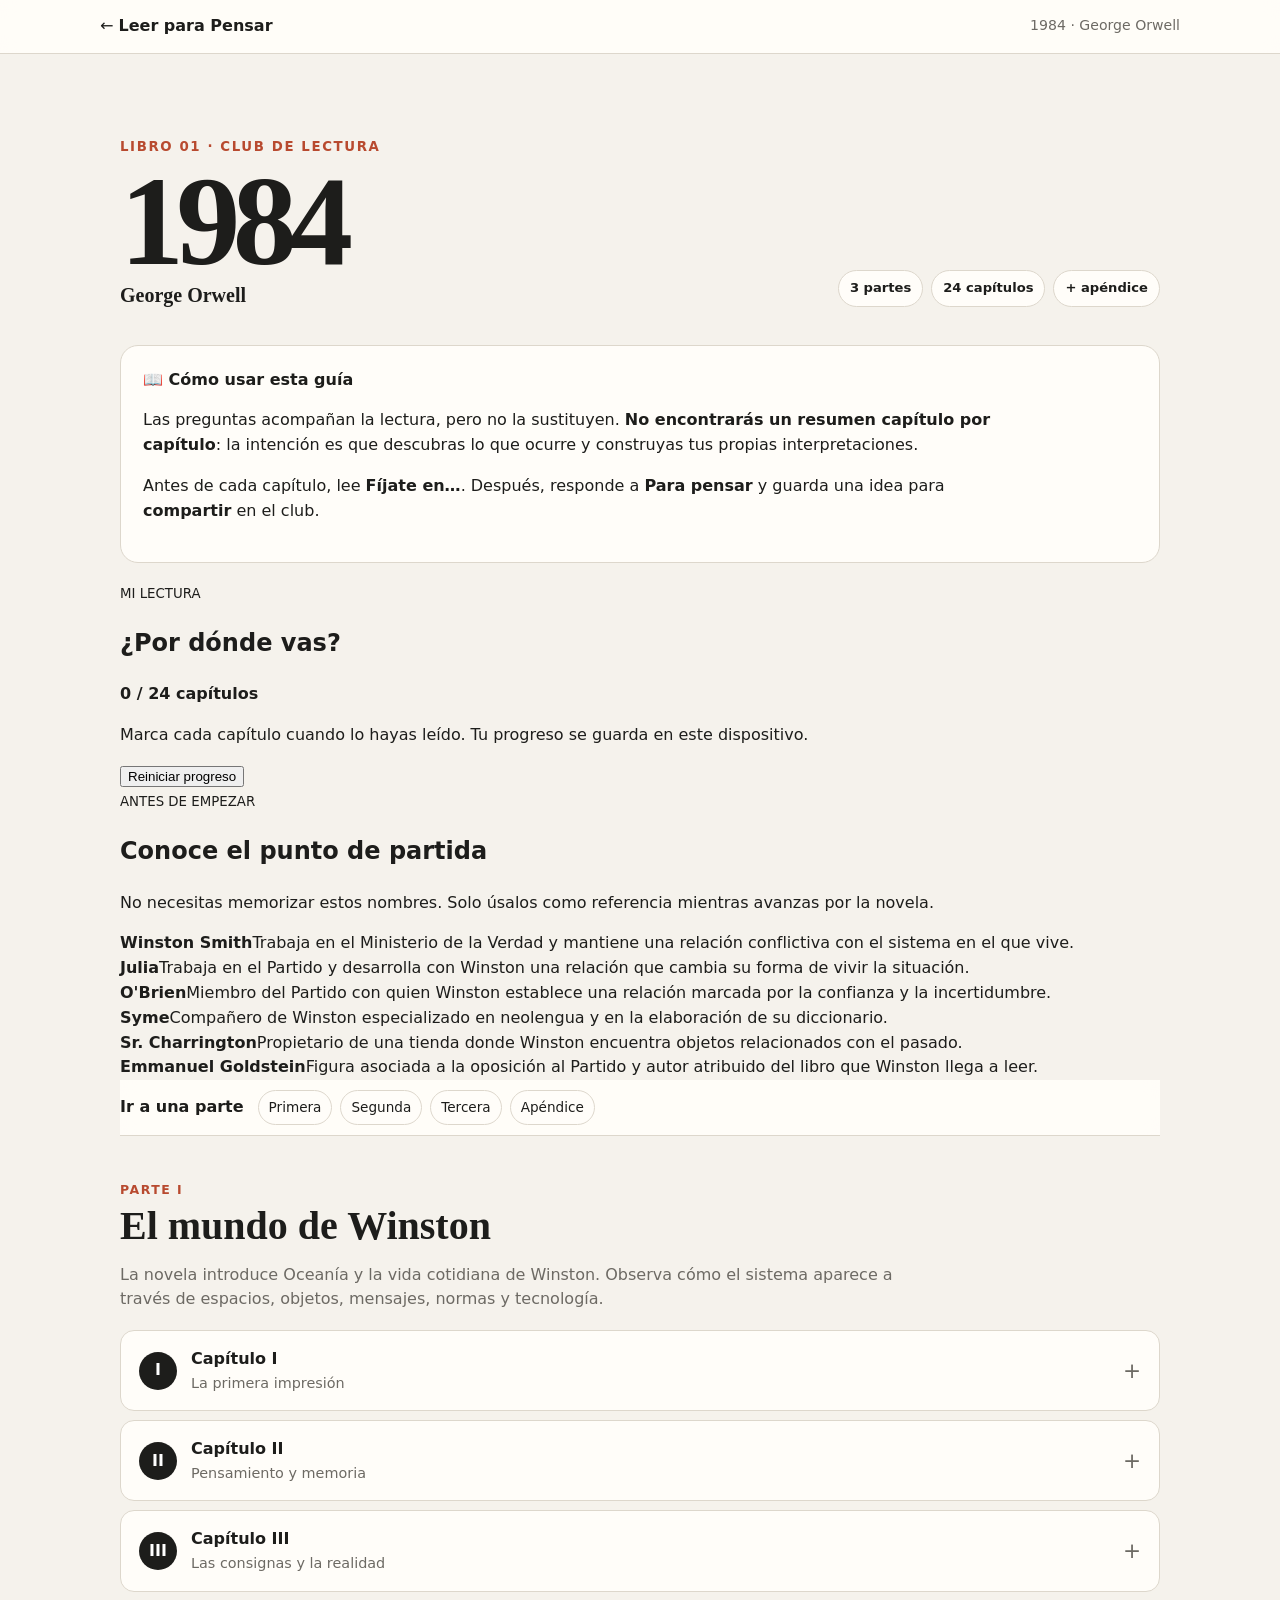
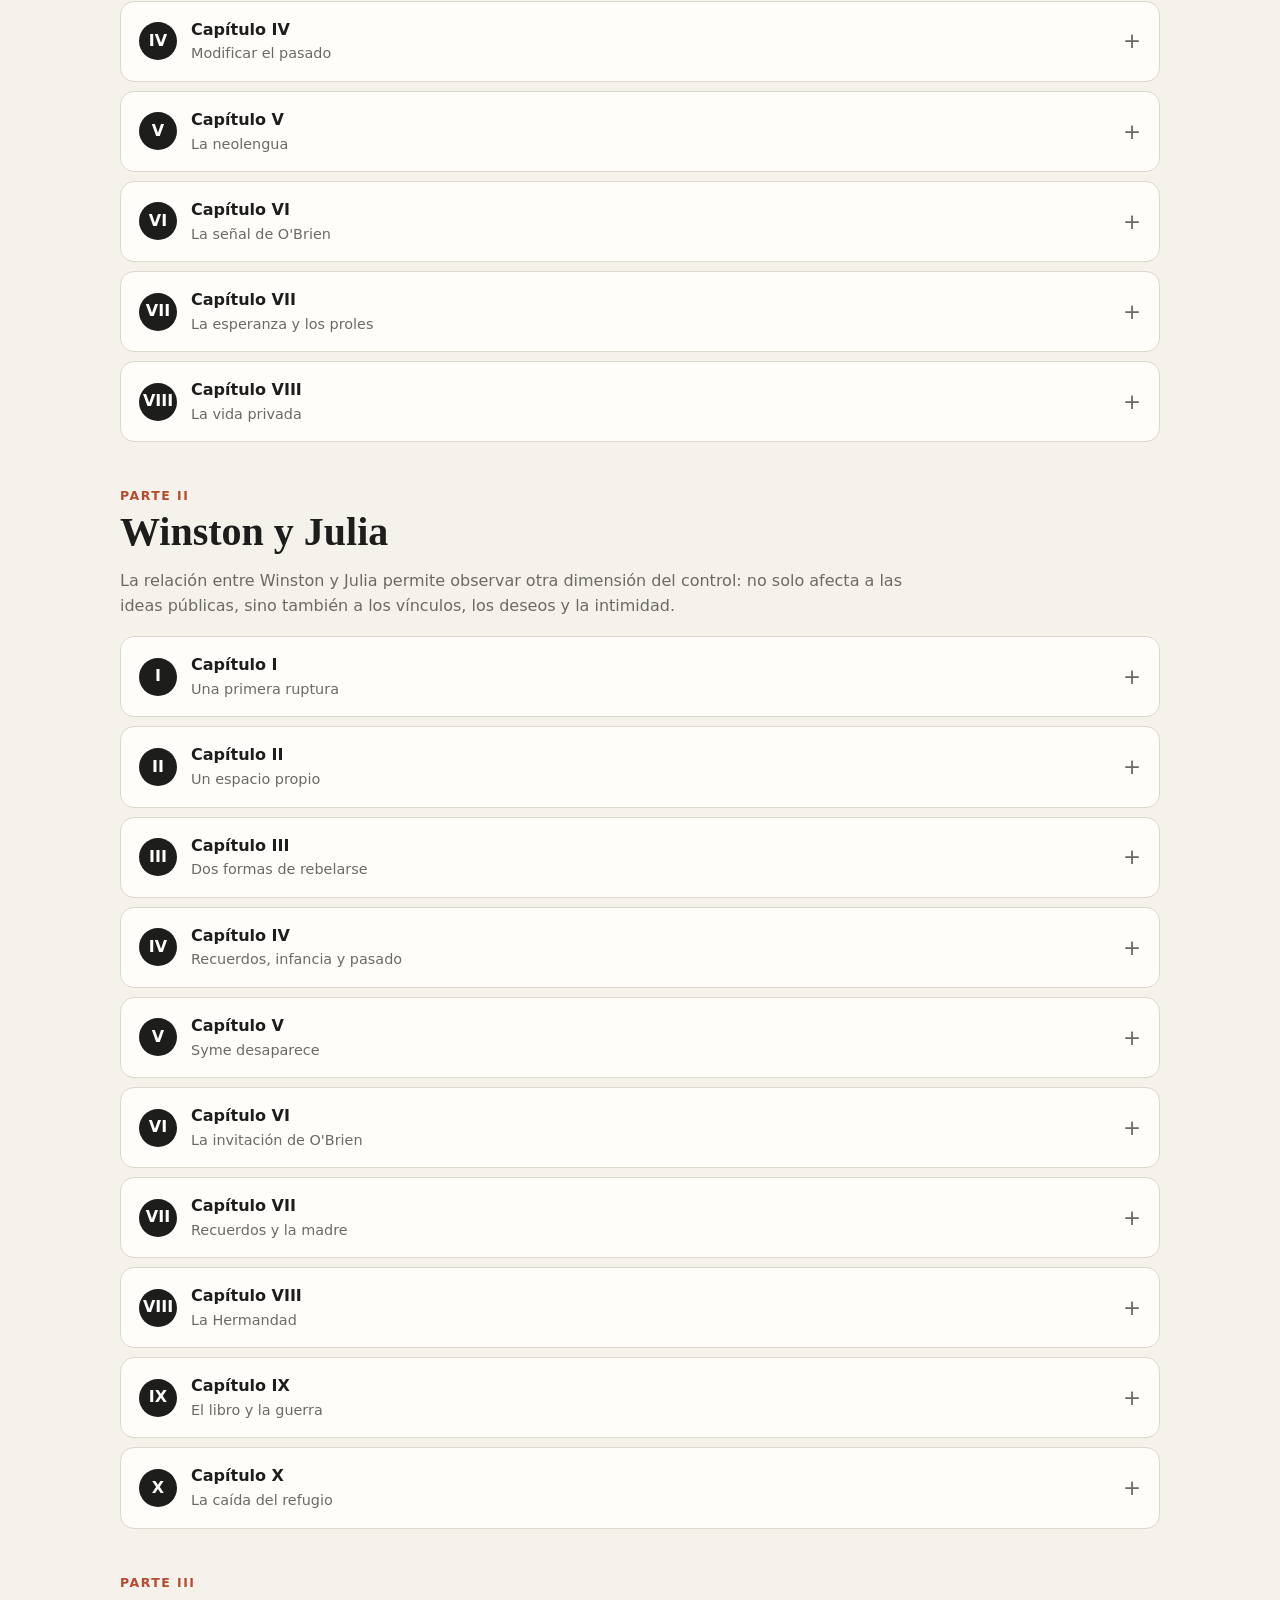
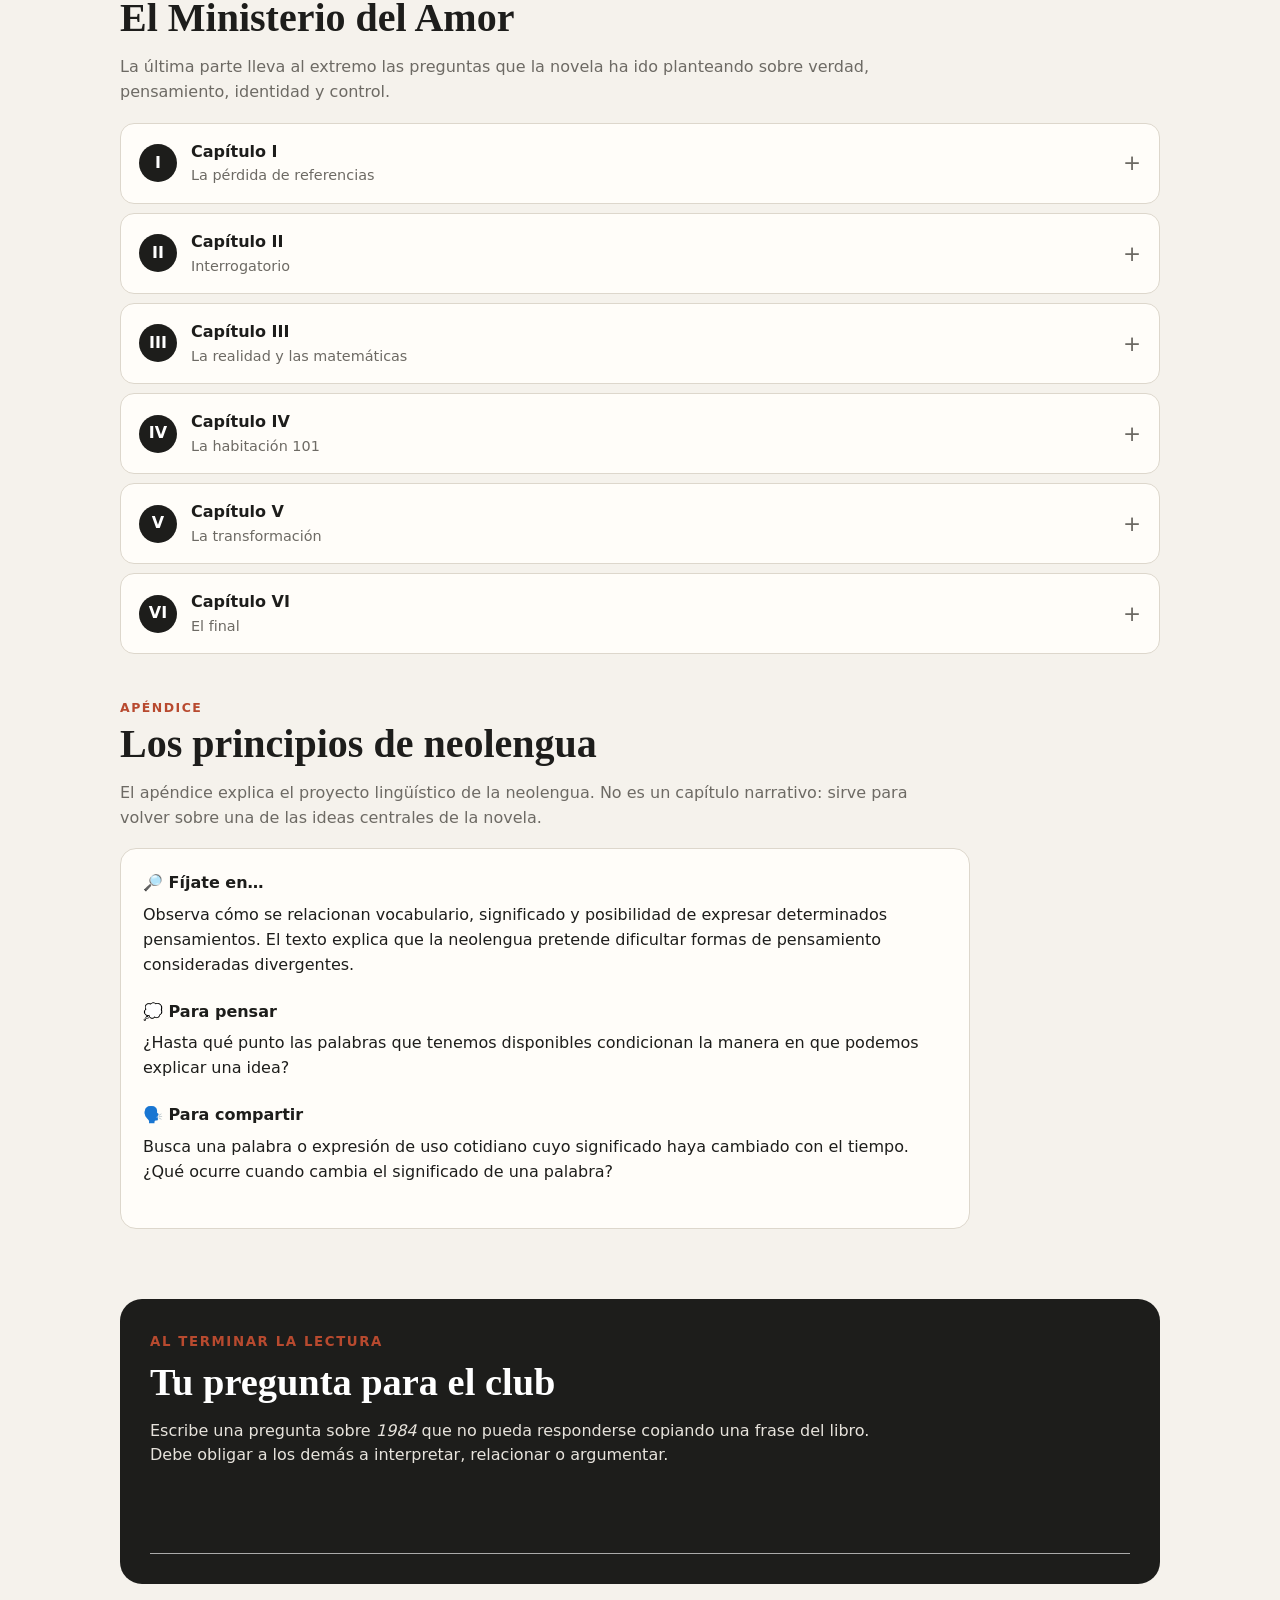
==== commit 2618c77f: "Añadir progreso y personajes a 1984" ====
--- a/libros/libro-01.html
+++ b/libros/libro-01.html
@@ -23,6 +23,32 @@
 <p>Las preguntas acompañan la lectura, pero no la sustituyen. <b>No encontrarás un resumen capítulo por capítulo</b>: la intención es que descubras lo que ocurre y construyas tus propias interpretaciones.</p>
 <p>Antes de cada capítulo, lee <b>Fíjate en…</b>. Después, responde a <b>Para pensar</b> y guarda una idea para <b>compartir</b> en el club.</p>
 </aside>
+
+<section class="reader-panel" aria-label="Tu progreso de lectura">
+  <div class="progress-head">
+    <div><small>MI LECTURA</small><h2>¿Por dónde vas?</h2></div>
+    <strong><span id="progressCount">0</span> / 24 capítulos</strong>
+  </div>
+  <div class="progress-track"><div id="progressBar"></div></div>
+  <p id="progressText">Marca cada capítulo cuando lo hayas leído. Tu progreso se guarda en este dispositivo.</p>
+  <button class="reset-progress" id="resetProgress" type="button">Reiniciar progreso</button>
+</section>
+
+<section class="reader-intro">
+  <div>
+    <small>ANTES DE EMPEZAR</small>
+    <h2>Conoce el punto de partida</h2>
+    <p>No necesitas memorizar estos nombres. Solo úsalos como referencia mientras avanzas por la novela.</p>
+  </div>
+  <div class="character-grid">
+    <article><b>Winston Smith</b><span>Trabaja en el Ministerio de la Verdad y mantiene una relación conflictiva con el sistema en el que vive.</span></article>
+    <article><b>Julia</b><span>Trabaja en el Partido y desarrolla con Winston una relación que cambia su forma de vivir la situación.</span></article>
+    <article><b>O'Brien</b><span>Miembro del Partido con quien Winston establece una relación marcada por la confianza y la incertidumbre.</span></article>
+    <article><b>Syme</b><span>Compañero de Winston especializado en neolengua y en la elaboración de su diccionario.</span></article>
+    <article><b>Sr. Charrington</b><span>Propietario de una tienda donde Winston encuentra objetos relacionados con el pasado.</span></article>
+    <article><b>Emmanuel Goldstein</b><span>Figura asociada a la oposición al Partido y autor atribuido del libro que Winston llega a leer.</span></article>
+  </div>
+</section>
 
 <nav class="toc"><strong>Ir a una parte</strong><a href="#parte-primera">Primera</a><a href="#parte-segunda">Segunda</a><a href="#parte-tercera">Tercera</a><a href="#apendice">Apéndice</a></nav>
 
@@ -99,6 +125,9 @@
 ]
 };
 
+const progressKey="leerparapensar-1984-progreso";
+const estado=JSON.parse(localStorage.getItem(progressKey)||"[]");
+
 function crearParte(id,datos){
 document.getElementById(id).innerHTML=datos.map(c=>`
 <details class="chapter">
@@ -108,11 +137,44 @@
 <div class="think"><b>💭 Para pensar</b><p>${c[3]}</p></div>
 <div class="share"><b>🗣️ Para compartir</b><p>${c[4]}</p></div>
 </div>
+<label class="read-check"><input type="checkbox" data-chapter="${c[0]}"> <span>He leído este capítulo</span></label>
 </details>`).join("");
 }
+
 crearParte("part1",partes.part1);
 crearParte("part2",partes.part2);
 crearParte("part3",partes.part3);
+
+function actualizarProgreso(){
+const checks=[...document.querySelectorAll("[data-chapter]")];
+checks.forEach(ch=>ch.checked=estado.includes(ch.dataset.chapter));
+const total=checks.length;
+const leidos=checks.filter(ch=>ch.checked).length;
+document.getElementById("progressCount").textContent=leidos;
+document.getElementById("progressBar").style.width=(leidos/total*100)+"%";
+document.getElementById("progressText").textContent=
+leidos===0 ? "Marca cada capítulo cuando lo hayas leído. Tu progreso se guarda en este dispositivo." :
+leidos===total ? "¡Has terminado la lectura! Ahora prepara tu pregunta para el club." :
+`Has completado ${leidos} de ${total} capítulos. Sigue a tu ritmo.`;
+checks.forEach(ch=>ch.closest(".chapter").classList.toggle("read",ch.checked));
+}
+
+document.addEventListener("change",event=>{
+if(!event.target.matches("[data-chapter]")) return;
+const id=event.target.dataset.chapter;
+if(event.target.checked && !estado.includes(id)) estado.push(id);
+if(!event.target.checked) estado.splice(estado.indexOf(id),1);
+localStorage.setItem(progressKey,JSON.stringify(estado));
+actualizarProgreso();
+});
+
+document.getElementById("resetProgress").addEventListener("click",()=>{
+estado.length=0;
+localStorage.removeItem(progressKey);
+actualizarProgreso();
+});
+
+actualizarProgreso();
 </script>
 </body>
 </html>
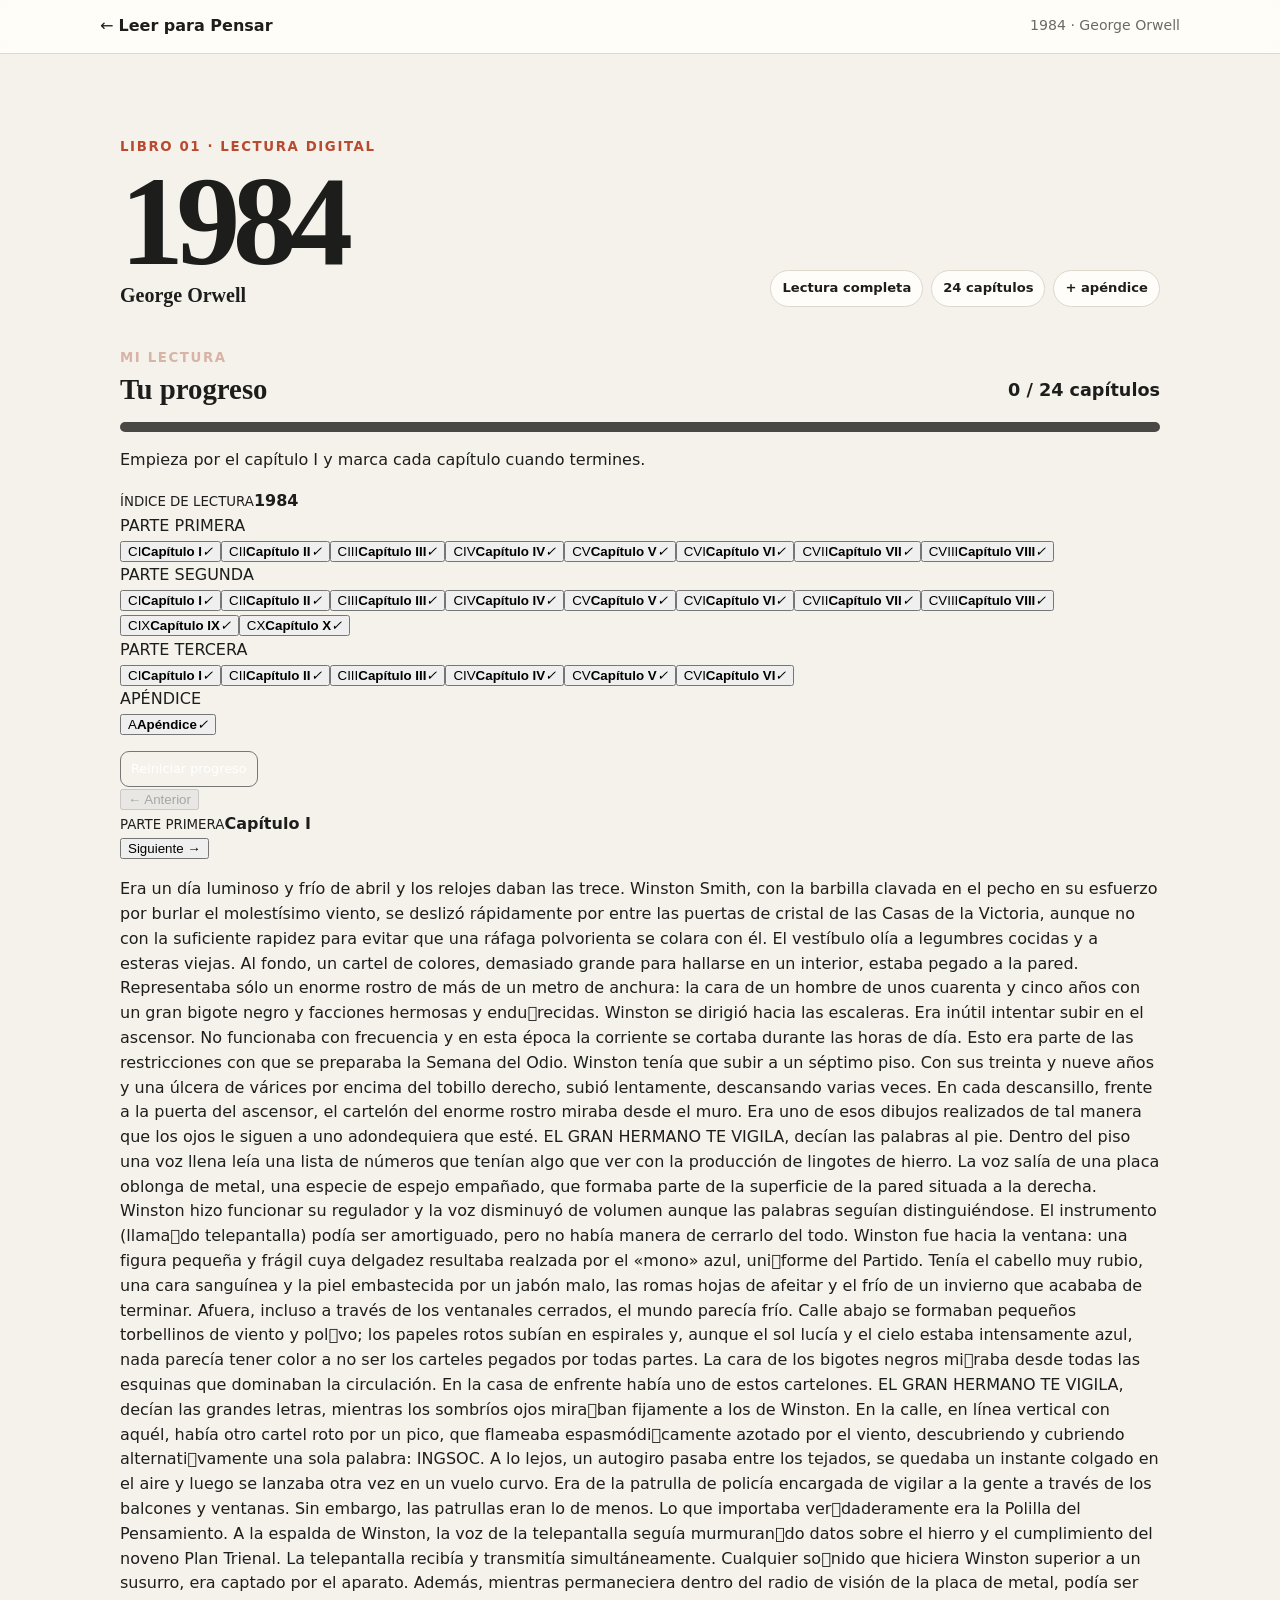
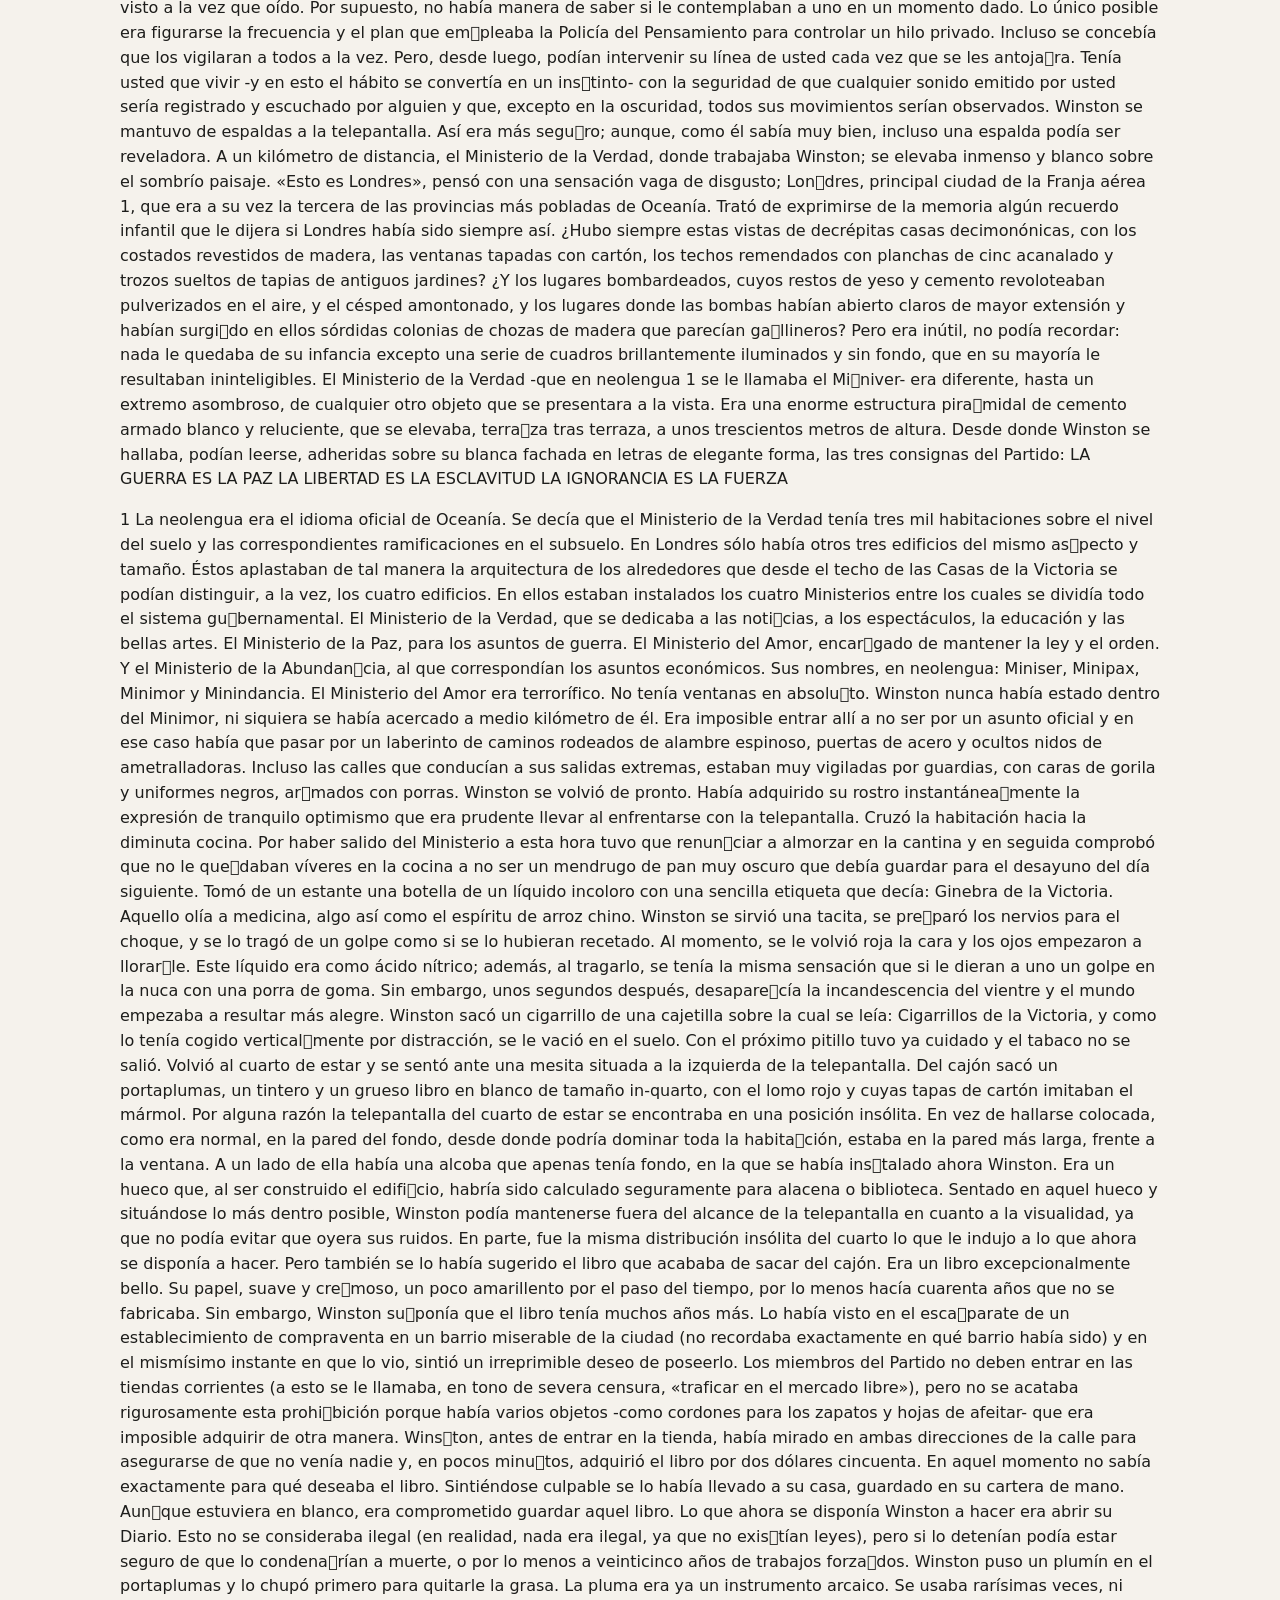
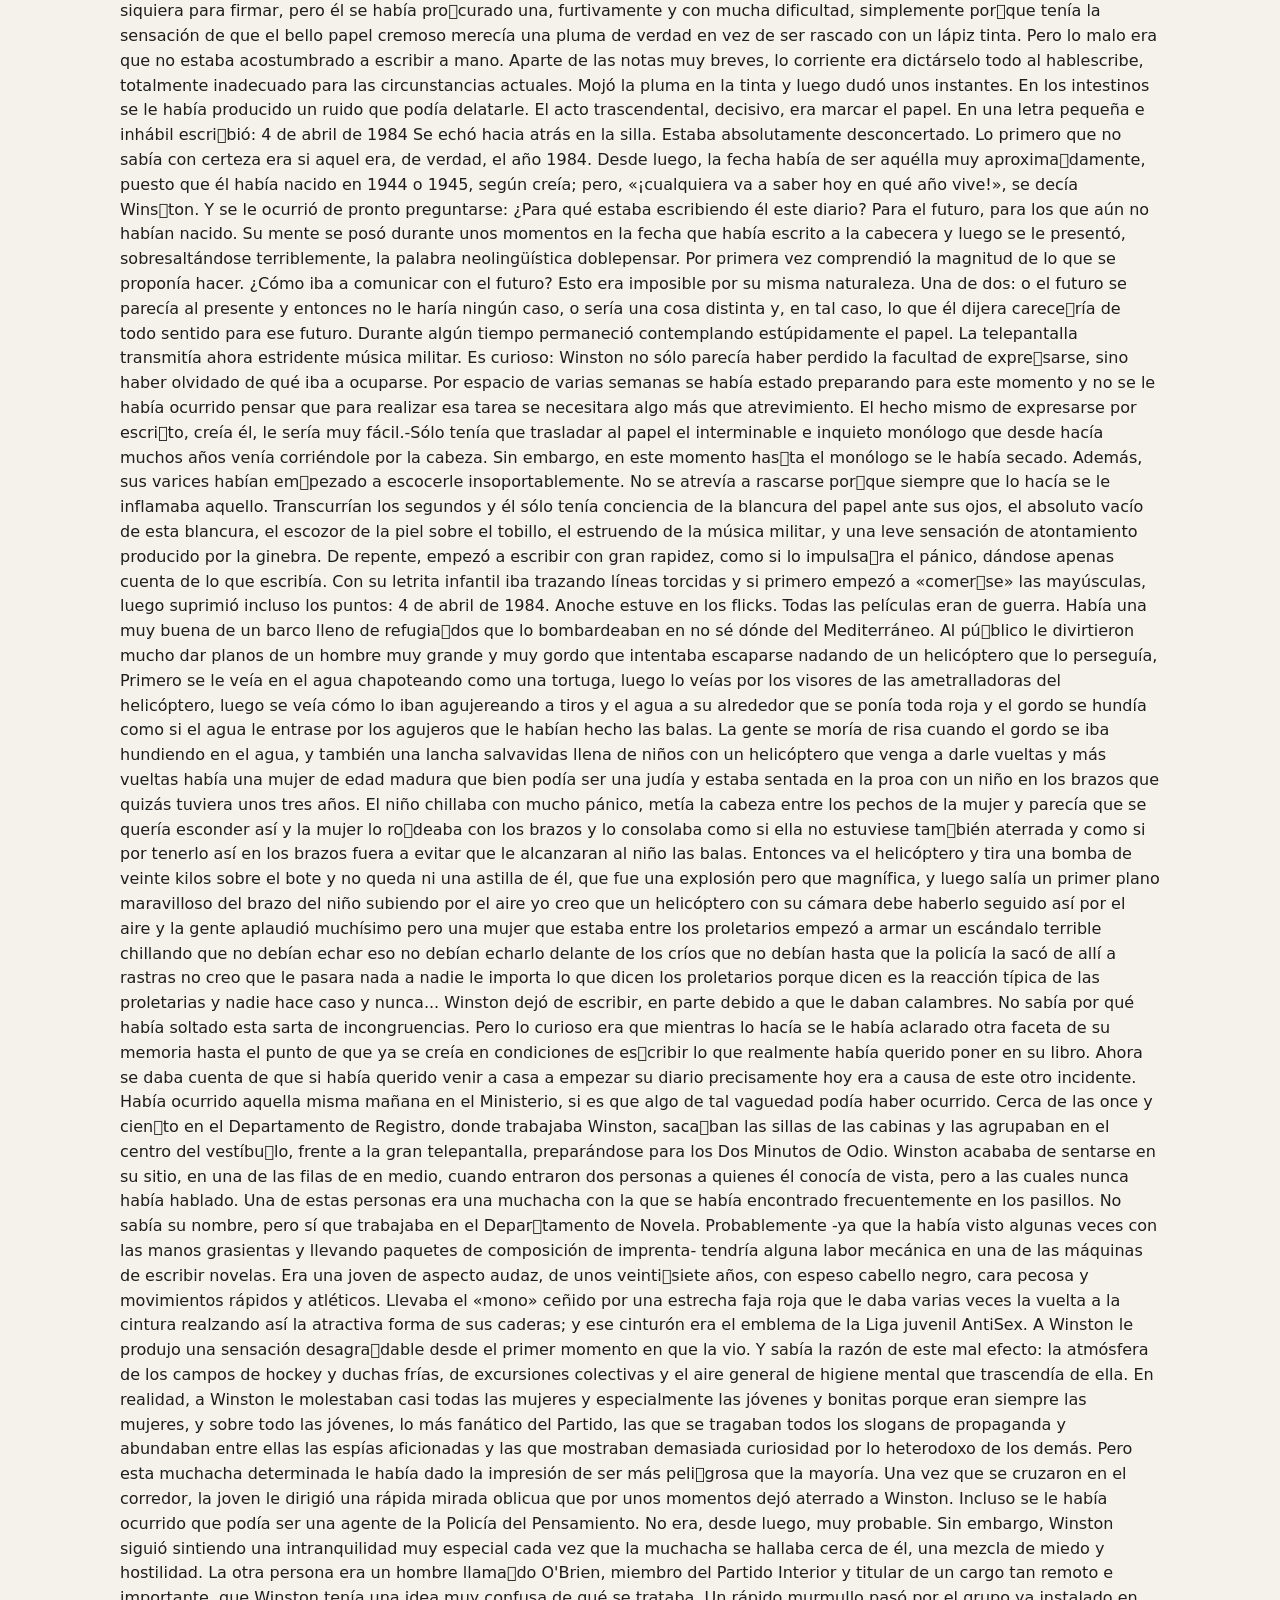
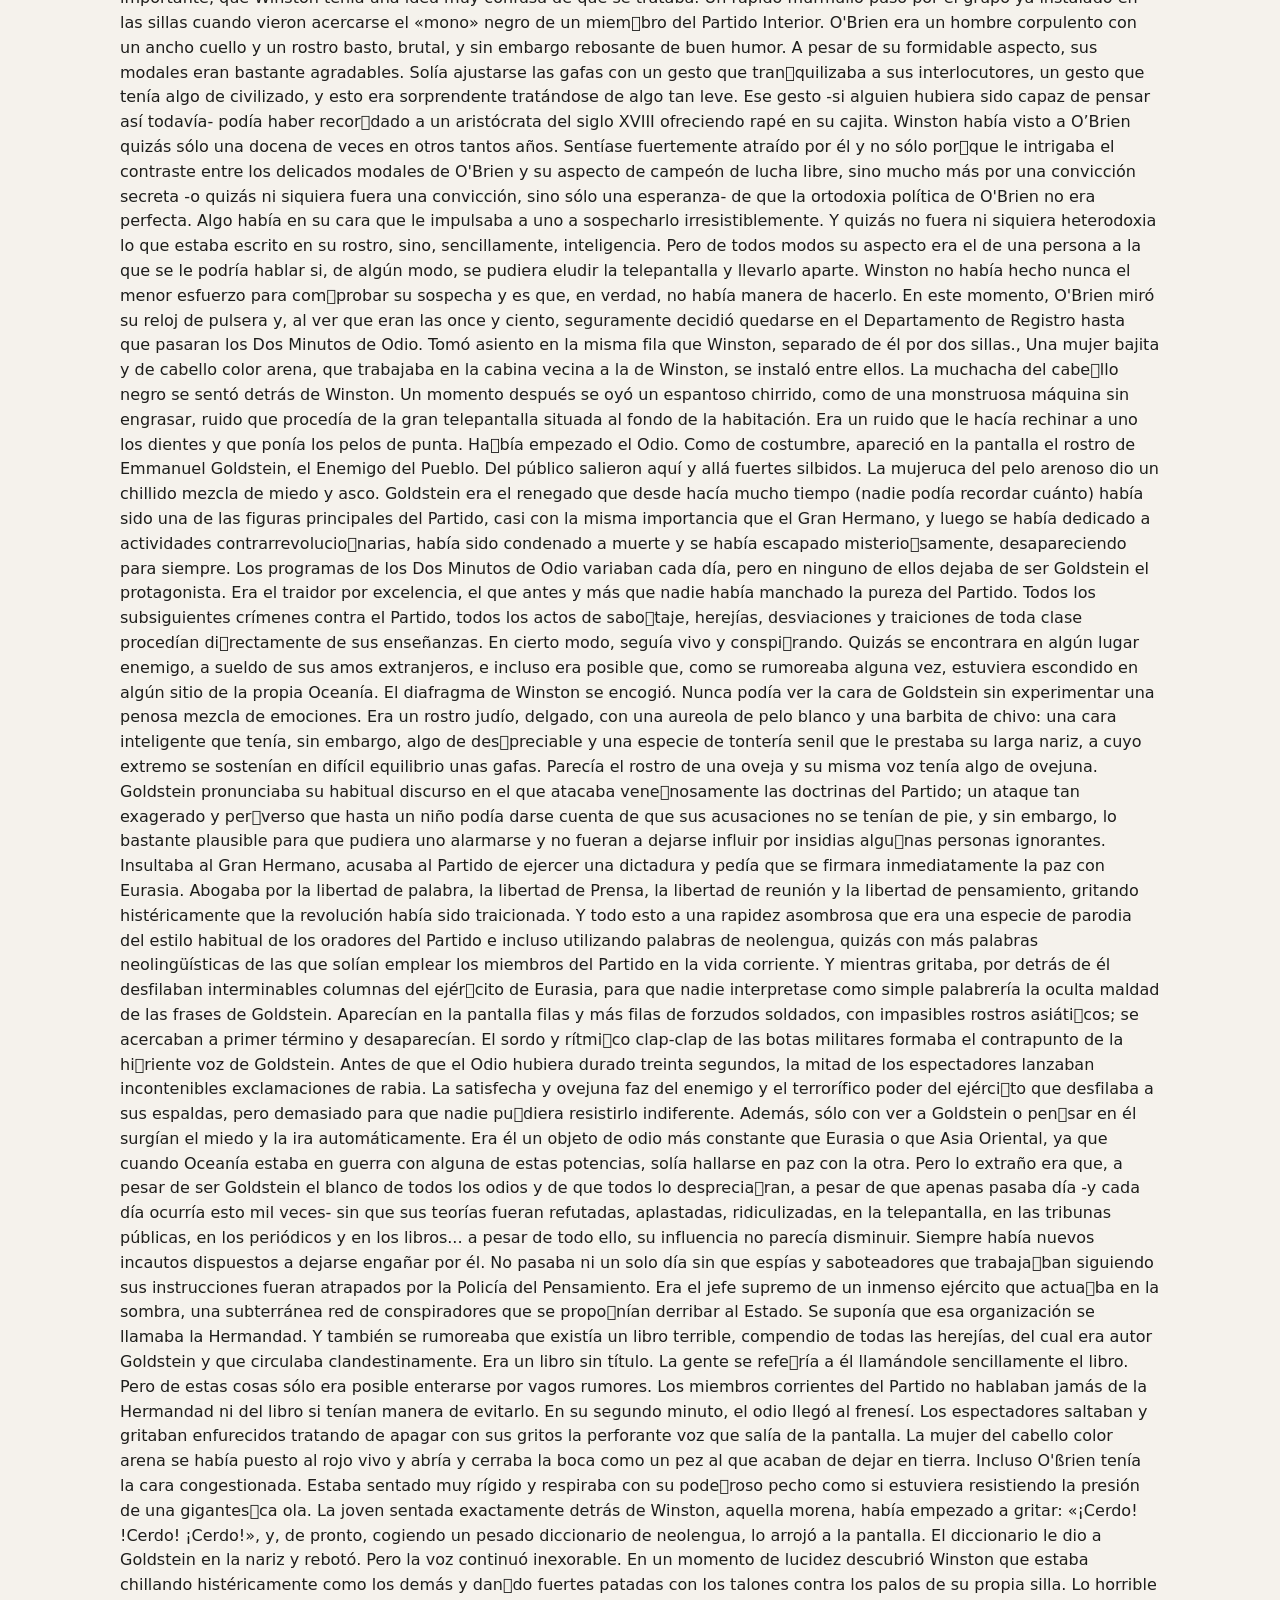
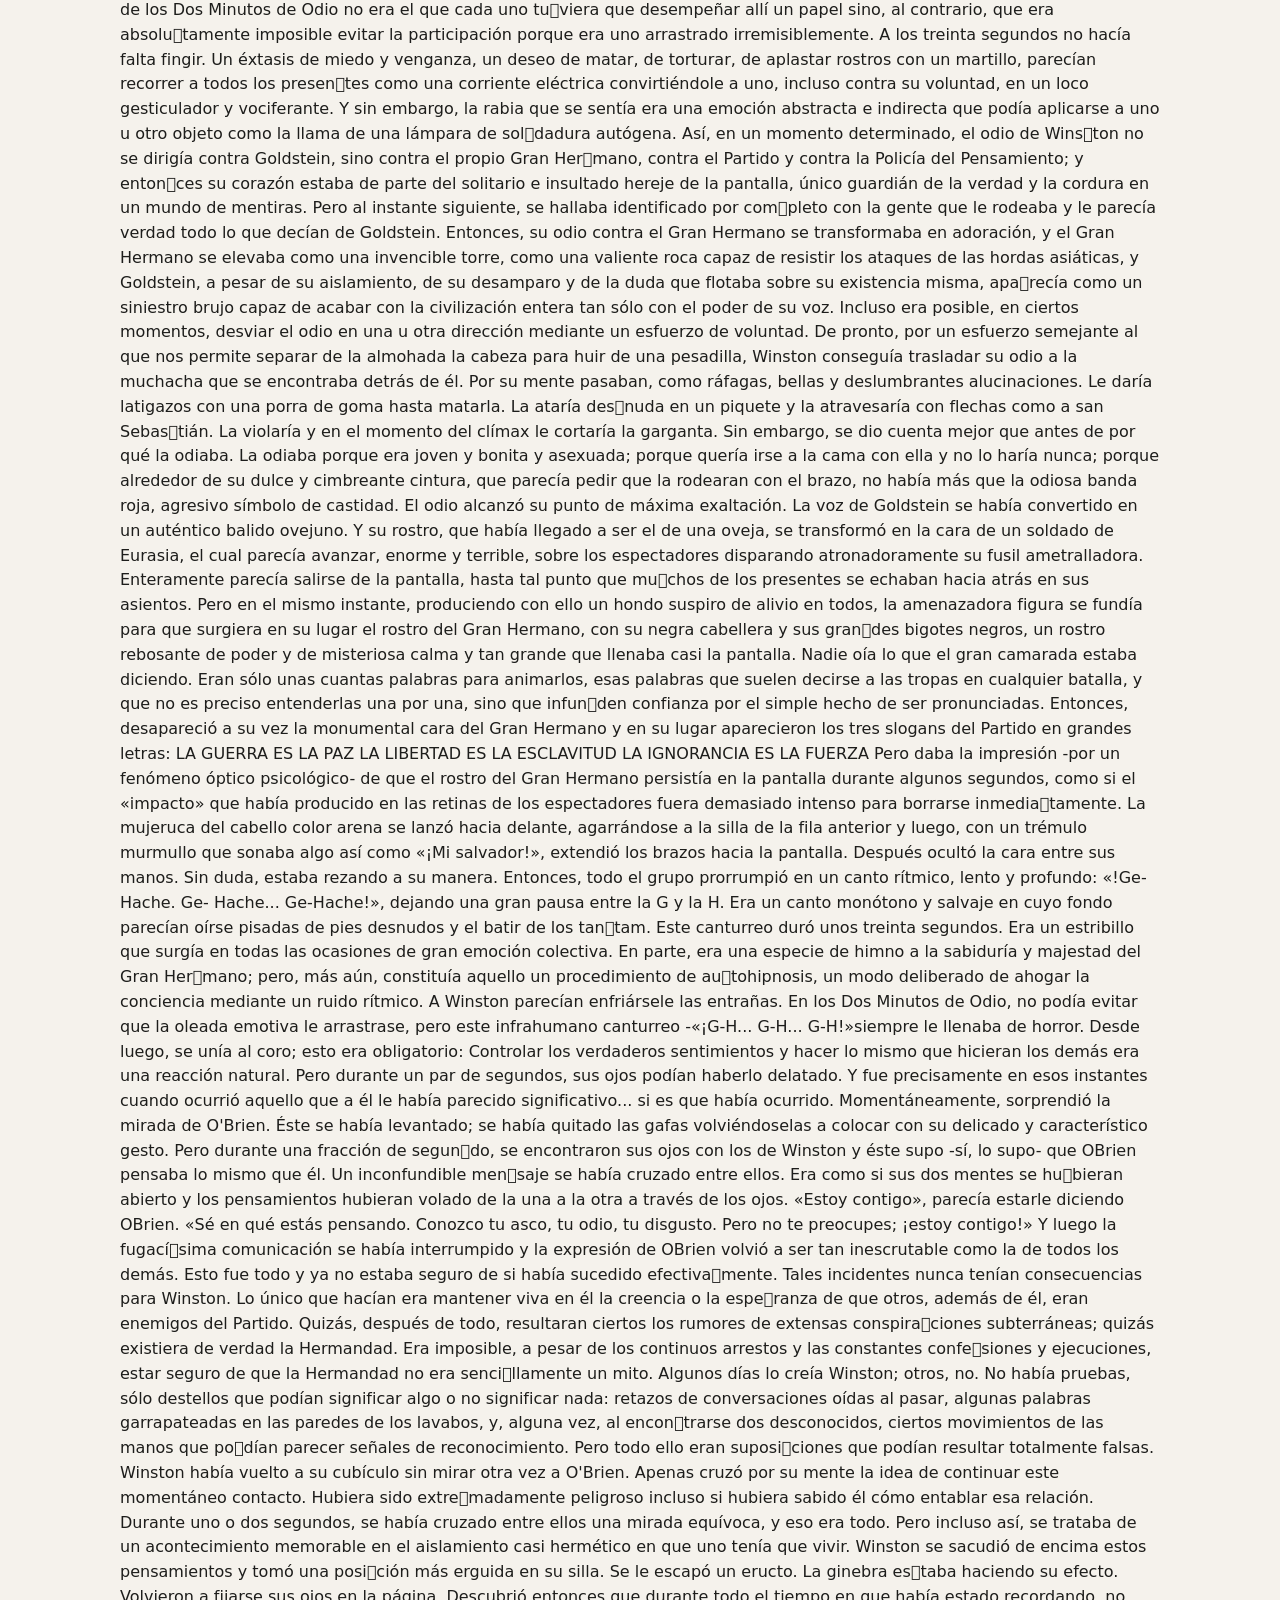
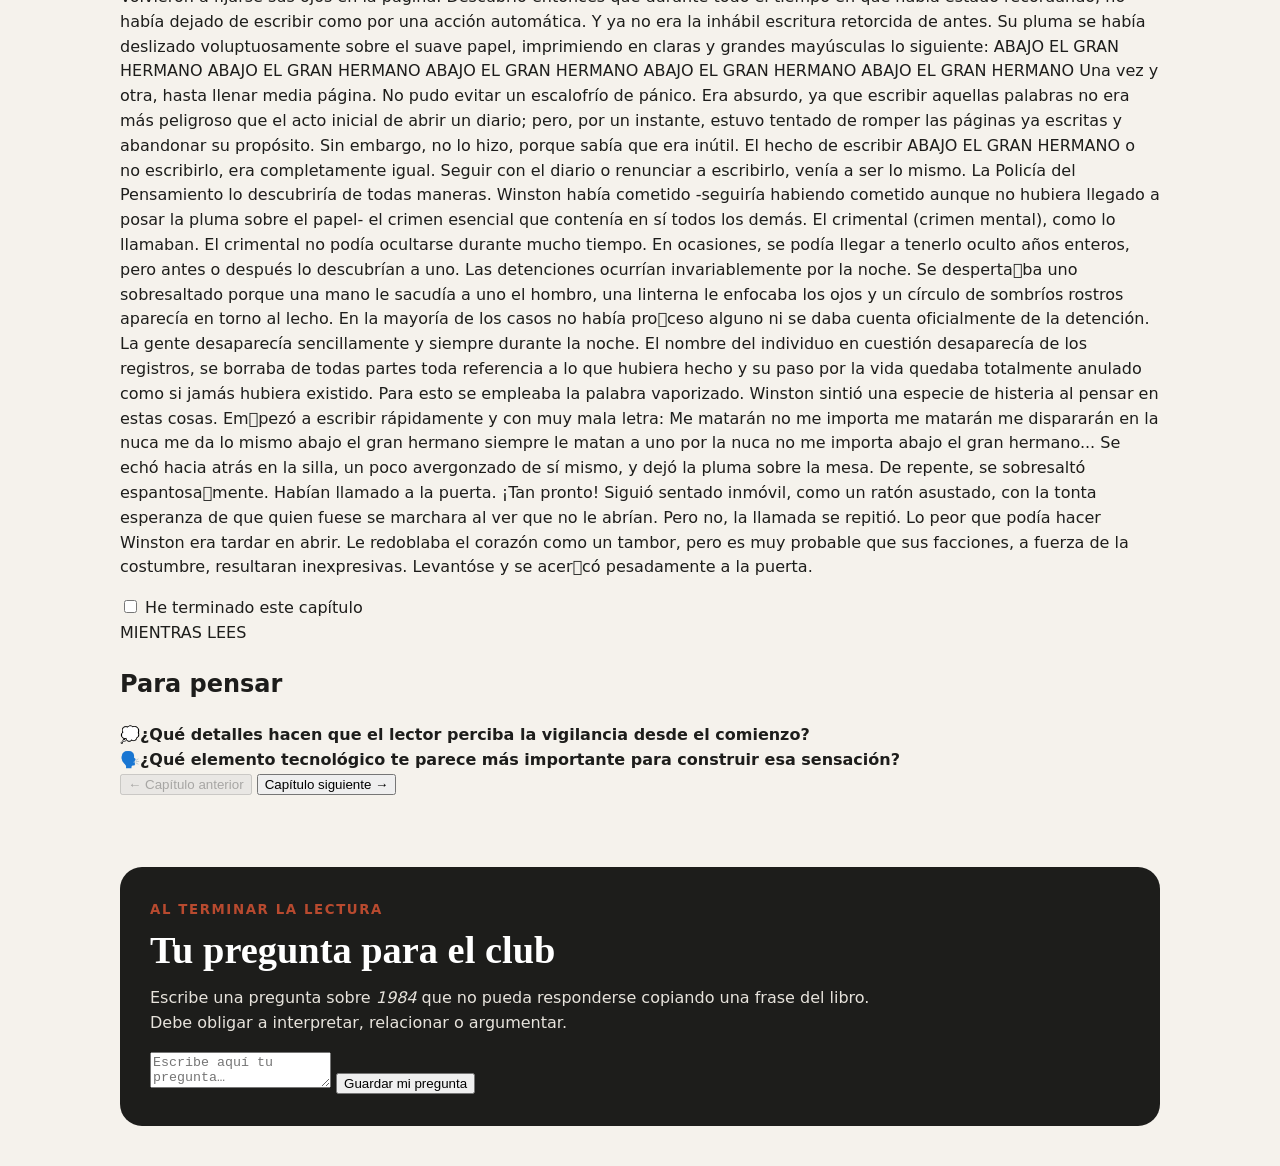
==== commit 2bbe84d7: "Convertir 1984 en lector digital completo" ====
--- a/libros/libro-01.html
+++ b/libros/libro-01.html
@@ -3,178 +3,224 @@
 <head>
 <meta charset="utf-8">
 <meta name="viewport" content="width=device-width,initial-scale=1">
-<meta name="description" content="Guía de lectura de 1984 para el club Leer para Pensar">
+<meta name="description" content="Lectura digital de 1984 para el club Leer para Pensar · 4º ESO">
 <title>1984 · Leer para Pensar</title>
 <link rel="stylesheet" href="../css/styles.css">
 </head>
-<body>
+<body class="book-reader-page">
 <header class="site-header">
 <a class="brand" href="../index.html">← <strong>Leer para Pensar</strong></a>
 <span>1984 · George Orwell</span>
 </header>
-<main>
-<section class="book-hero">
-<div><small>LIBRO 01 · CLUB DE LECTURA</small><h1>1984</h1><p class="book-author">George Orwell</p></div>
-<div class="book-meta"><span>3 partes</span><span>24 capítulos</span><span>+ apéndice</span></div>
-</section>
-
-<aside class="reading-note">
-<strong>📖 Cómo usar esta guía</strong>
-<p>Las preguntas acompañan la lectura, pero no la sustituyen. <b>No encontrarás un resumen capítulo por capítulo</b>: la intención es que descubras lo que ocurre y construyas tus propias interpretaciones.</p>
-<p>Antes de cada capítulo, lee <b>Fíjate en…</b>. Después, responde a <b>Para pensar</b> y guarda una idea para <b>compartir</b> en el club.</p>
+
+<main class="reader-main">
+<section class="book-hero reader-hero">
+<div><small>LIBRO 01 · LECTURA DIGITAL</small><h1>1984</h1><p class="book-author">George Orwell</p></div>
+<div class="book-meta"><span>Lectura completa</span><span>24 capítulos</span><span>+ apéndice</span></div>
+</section>
+
+<section class="reader-progress reader-progress-top">
+<div class="progress-head">
+<div><small>MI LECTURA</small><h2>Tu progreso</h2></div>
+<strong><span id="progressCount">0</span> / 24 capítulos</strong>
+</div>
+<div class="progress-track"><div id="progressBar"></div></div>
+<p id="progressText">Marca un capítulo como leído cuando termines.</p>
+</section>
+
+<div class="reader-layout">
+<aside class="reader-sidebar">
+<div class="reader-sidebar-title"><small>ÍNDICE DE LECTURA</small><strong>1984</strong></div>
+<nav id="chapterNav"></nav>
+<button class="reset-progress" id="resetProgress" type="button">Reiniciar progreso</button>
 </aside>
 
-<section class="reader-panel" aria-label="Tu progreso de lectura">
-  <div class="progress-head">
-    <div><small>MI LECTURA</small><h2>¿Por dónde vas?</h2></div>
-    <strong><span id="progressCount">0</span> / 24 capítulos</strong>
-  </div>
-  <div class="progress-track"><div id="progressBar"></div></div>
-  <p id="progressText">Marca cada capítulo cuando lo hayas leído. Tu progreso se guarda en este dispositivo.</p>
-  <button class="reset-progress" id="resetProgress" type="button">Reiniciar progreso</button>
-</section>
-
-<section class="reader-intro">
-  <div>
-    <small>ANTES DE EMPEZAR</small>
-    <h2>Conoce el punto de partida</h2>
-    <p>No necesitas memorizar estos nombres. Solo úsalos como referencia mientras avanzas por la novela.</p>
-  </div>
-  <div class="character-grid">
-    <article><b>Winston Smith</b><span>Trabaja en el Ministerio de la Verdad y mantiene una relación conflictiva con el sistema en el que vive.</span></article>
-    <article><b>Julia</b><span>Trabaja en el Partido y desarrolla con Winston una relación que cambia su forma de vivir la situación.</span></article>
-    <article><b>O'Brien</b><span>Miembro del Partido con quien Winston establece una relación marcada por la confianza y la incertidumbre.</span></article>
-    <article><b>Syme</b><span>Compañero de Winston especializado en neolengua y en la elaboración de su diccionario.</span></article>
-    <article><b>Sr. Charrington</b><span>Propietario de una tienda donde Winston encuentra objetos relacionados con el pasado.</span></article>
-    <article><b>Emmanuel Goldstein</b><span>Figura asociada a la oposición al Partido y autor atribuido del libro que Winston llega a leer.</span></article>
-  </div>
-</section>
-
-<nav class="toc"><strong>Ir a una parte</strong><a href="#parte-primera">Primera</a><a href="#parte-segunda">Segunda</a><a href="#parte-tercera">Tercera</a><a href="#apendice">Apéndice</a></nav>
-
-<section class="part" id="parte-primera">
-<h2><span>PARTE I</span> El mundo de Winston</h2>
-<p class="part-intro">La novela introduce Oceanía y la vida cotidiana de Winston. Observa cómo el sistema aparece a través de espacios, objetos, mensajes, normas y tecnología.</p>
-<div id="part1"></div>
-</section>
-
-<section class="part" id="parte-segunda">
-<h2><span>PARTE II</span> Winston y Julia</h2>
-<p class="part-intro">La relación entre Winston y Julia permite observar otra dimensión del control: no solo afecta a las ideas públicas, sino también a los vínculos, los deseos y la intimidad.</p>
-<div id="part2"></div>
-</section>
-
-<section class="part" id="parte-tercera">
-<h2><span>PARTE III</span> El Ministerio del Amor</h2>
-<p class="part-intro">La última parte lleva al extremo las preguntas que la novela ha ido planteando sobre verdad, pensamiento, identidad y control.</p>
-<div id="part3"></div>
-</section>
-
-<section class="part appendix" id="apendice">
-<h2><span>APÉNDICE</span> Los principios de neolengua</h2>
-<p class="part-intro">El apéndice explica el proyecto lingüístico de la neolengua. No es un capítulo narrativo: sirve para volver sobre una de las ideas centrales de la novela.</p>
-<div class="appendix-box">
-<b>🔎 Fíjate en…</b>
-<p>Observa cómo se relacionan vocabulario, significado y posibilidad de expresar determinados pensamientos. El texto explica que la neolengua pretende dificultar formas de pensamiento consideradas divergentes.</p>
-<b>💭 Para pensar</b>
-<p>¿Hasta qué punto las palabras que tenemos disponibles condicionan la manera en que podemos explicar una idea?</p>
-<b>🗣️ Para compartir</b>
-<p>Busca una palabra o expresión de uso cotidiano cuyo significado haya cambiado con el tiempo. ¿Qué ocurre cuando cambia el significado de una palabra?</p>
-</div>
-</section>
-
-<section class="final-challenge">
+<section class="reader-content">
+<div class="reader-toolbar">
+<button id="prevChapter" type="button">← Anterior</button>
+<div><small id="chapterPart">PARTE PRIMERA</small><strong id="chapterLabel">Capítulo I</strong></div>
+<button id="nextChapter" type="button">Siguiente →</button>
+</div>
+
+<article class="book-text" id="bookText">
+<div class="reader-loading"><span>📖</span><strong>Preparando la lectura…</strong><p>El texto completo se está cargando.</p></div>
+</article>
+
+<div class="reader-end">
+<label class="chapter-read-button"><input type="checkbox" id="currentRead"> <span>He terminado este capítulo</span></label>
+</div>
+
+<section class="reading-reflection" id="reflectionPanel">
+<div class="reflection-label">MIENTRAS LEES</div>
+<h2>Para pensar</h2>
+<div class="reflection-grid">
+<div><span>💭</span><strong id="thinkQuestion">Piensa en lo que acabas de leer.</strong></div>
+<div><span>🗣️</span><strong id="shareQuestion">Guarda una idea para comentar en el club.</strong></div>
+</div>
+</section>
+
+<div class="reader-toolbar reader-toolbar-bottom">
+<button id="prevChapterBottom" type="button">← Capítulo anterior</button>
+<button id="nextChapterBottom" type="button">Capítulo siguiente →</button>
+</div>
+</section>
+</div>
+
+<section class="final-challenge reader-final">
 <small>AL TERMINAR LA LECTURA</small>
 <h2>Tu pregunta para el club</h2>
-<p>Escribe una pregunta sobre <i>1984</i> que no pueda responderse copiando una frase del libro. Debe obligar a los demás a interpretar, relacionar o argumentar.</p>
-<div class="question-line"></div>
+<p>Escribe una pregunta sobre <i>1984</i> que no pueda responderse copiando una frase del libro. Debe obligar a interpretar, relacionar o argumentar.</p>
+<textarea id="finalQuestion" placeholder="Escribe aquí tu pregunta…"></textarea>
+<button id="saveQuestion" type="button">Guardar mi pregunta</button>
+<span id="questionSaved"></span>
 </section>
 </main>
 
 <script>
-const partes={
-part1:[
-["I","La primera impresión","La vigilancia está presente desde el primer momento. Fíjate en cómo Orwell utiliza los espacios, los carteles y la tecnología para construir la sensación de que Winston nunca está completamente solo.","¿Qué detalles hacen que el lector perciba la vigilancia antes de conocer en profundidad al sistema?","¿Qué elemento tecnológico te parece más importante para construir esa sensación?"],
-["II","Pensamiento y memoria","Winston empieza a escribir un diario y aparecen sus recuerdos, sus dudas y sus dificultades para reconstruir el pasado.","¿Qué relación empieza a establecerse entre recordar, pensar y conservar una identidad propia?","¿Puede una persona sentirse libre si no puede confiar en sus propios recuerdos?"],
-["III","Las consignas y la realidad","El capítulo profundiza en la lógica del Partido y en la contradicción entre lo que se afirma oficialmente y lo que Winston percibe.","Fíjate en las consignas, el doblepensar y la tensión entre evidencia y obediencia.","¿Qué ocurre cuando una autoridad exige aceptar como verdadero algo que contradice lo que vemos?"],
-["IV","Modificar el pasado","Winston trabaja en el Ministerio de la Verdad y modifica documentos anteriores. Aparecen los agujeros de la memoria y el proceso de rectificación.","Fíjate en el proceso: documento, corrección, destrucción y nueva versión de los hechos.","Si desaparecen todas las pruebas de una información anterior, ¿qué diferencia queda entre cambiar el pasado y cambiar nuestra idea del pasado?"],
-["V","La neolengua","Syme explica a Winston el proyecto de la neolengua y el trabajo de reducción del vocabulario.","Observa la relación entre las palabras que desaparecen y las ideas que pueden llegar a expresarse.","¿Tener menos palabras significa necesariamente tener menos capacidad para pensar?"],
-["VI","La señal de O'Brien","Winston interpreta determinadas palabras y gestos de O'Brien como posibles señales. La novela juega con lo que sabemos y lo que Winston cree saber.","Fíjate en cómo la incertidumbre modifica la interpretación de las acciones de los demás.","¿Hasta qué punto nuestras expectativas pueden hacer que interpretemos una señal de una forma determinada?"],
-["VII","La esperanza y los proles","Winston reflexiona sobre la población que vive fuera de la estructura del Partido y sobre la posibilidad de que conserve algo que él ha perdido.","Observa por qué Winston deposita su esperanza en personas que aparentemente tienen poco poder.","¿Por qué una mayoría numérica no implica necesariamente poder o capacidad de transformación?"],
-["VIII","La vida privada","Winston se aleja de las actividades colectivas y explora espacios donde puede recuperar recuerdos y experiencias personales.","Fíjate en el valor de la soledad, los objetos antiguos y los espacios privados.","¿Por qué algo tan cotidiano como tener un lugar propio puede convertirse en una forma de resistencia?"]
-],
-part2:[
-["I","Una primera ruptura","La relación entre Winston y Julia comienza a cambiar y el miedo sigue condicionando cada gesto.","Fíjate en la importancia de los mensajes, los espacios de encuentro y la necesidad de ocultarse.","¿Por qué una comunicación aparentemente sencilla puede adquirir tanta importancia en un entorno vigilado?"],
-["II","Un espacio propio","Winston y Julia buscan un lugar en el que puedan relacionarse con cierta sensación de intimidad.","Observa la diferencia entre sentirse observado y sentirse a salvo.","¿Qué condiciones necesita un espacio para que podamos considerarlo realmente privado?"],
-["III","Dos formas de rebelarse","Winston y Julia comparten oposición al Partido, pero no entienden esa oposición exactamente de la misma manera.","Compara sus motivaciones y su forma de relacionarse con las normas.","¿Es posible que dos personas estén en contra de algo por razones completamente diferentes?"],
-["IV","Recuerdos, infancia y pasado","Los recuerdos de Winston adquieren un peso creciente y la historia personal se mezcla con la historia que el Partido pretende imponer.","Fíjate en qué recuerdos parecen más fiables y cuáles aparecen fragmentados.","¿Qué parte de nuestra identidad depende de recordar quiénes hemos sido?"],
-["V","Syme desaparece","La desaparición de Syme muestra hasta dónde llega el poder de convertir a una persona en una «nopersona».","Observa que no basta con eliminar físicamente a alguien: también se elimina su rastro.","¿Qué significa existir socialmente si nadie puede encontrar ninguna prueba de que exististe?"],
-["VI","La invitación de O'Brien","O'Brien vuelve a ocupar un lugar central y Winston interpreta el encuentro como una posible oportunidad.","Fíjate en cómo se construye la confianza y en qué información se da por supuesta.","¿Qué señales utilizamos para decidir si podemos confiar en alguien?"],
-["VII","Recuerdos y la madre","Winston despierta de un sueño y recupera recuerdos relacionados con su infancia y con su madre.","Fíjate en cómo los recuerdos personales se mezclan con imágenes, culpa y acontecimientos del pasado.","¿Qué puede revelar un recuerdo que habíamos mantenido apartado durante años?"],
-["VIII","La Hermandad","Winston y Julia acuden al encuentro con O'Brien. La conversación plantea la posibilidad de una oposición organizada al Partido.","Fíjate en las preguntas que O'Brien formula, en la información que ofrece y en las condiciones que se plantean.","¿Qué necesitamos saber antes de comprometernos con una causa o con un grupo?"],
-["IX","El libro y la guerra","Winston comienza a leer la obra atribuida a Goldstein mientras se desarrolla una nueva situación bélica. El libro organiza algunas ideas que ya estaban presentes en sus pensamientos.","Fíjate en la relación entre explicación teórica, propaganda y realidad cotidiana. También observa cómo cambia el enemigo oficial.","¿Qué diferencia hay entre comprender una situación y disponer de una explicación que parece comprenderla?"],
-["X","La caída del refugio","El espacio que parecía seguro deja de serlo y la situación de Winston y Julia cambia radicalmente.","Fíjate en los detalles que permiten comprender que la intimidad que creían tener estaba comprometida.","¿Puede existir una sensación de privacidad cuando desconocemos quién controla realmente el espacio?"]
-],
-part3:[
-["I","La pérdida de referencias","Winston se encuentra en un espacio en el que incluso situarse en el tiempo y el lugar resulta difícil.","Fíjate en la arquitectura, la iluminación, las telepantallas y la ausencia de referencias externas.","¿Qué le ocurre a nuestra capacidad de orientarnos cuando controlan toda la información del entorno?"],
-["II","Interrogatorio","La situación de Winston permite observar cómo el poder intenta transformar no solo lo que una persona dice, sino lo que considera verdadero.","Fíjate en la diferencia entre obedecer exteriormente y aceptar interiormente una idea.","¿Hay una diferencia entre conseguir que alguien obedezca y conseguir que piense como tú?"],
-["III","La realidad y las matemáticas","La discusión sobre la realidad objetiva lleva a Winston a enfrentarse a quién decide qué es verdadero.","Fíjate en el papel de la evidencia, la lógica y la presión para aceptar una afirmación.","¿Qué necesitamos para poder afirmar que algo es verdadero cuando una autoridad dice lo contrario?"],
-["IV","La habitación 101","El control llega hasta el miedo más profundo de cada persona.","Fíjate en cómo el sistema utiliza un conocimiento individual para ejercer control sobre la persona.","¿Por qué conocer el miedo de alguien puede convertirse en una herramienta de poder?"],
-["V","La transformación","Winston debe enfrentarse a las consecuencias de todo lo ocurrido y a la posibilidad de que el poder transforme su relación con la realidad.","Fíjate en los cambios entre el Winston del principio y el de esta parte.","¿Puede cambiar una persona hasta el punto de dejar de reconocerse a sí misma?"],
-["VI","El final","La novela termina recuperando algunos elementos que habían aparecido anteriormente y mostrando las consecuencias de la transformación de Winston.","Fíjate en palabras, recuerdos y símbolos que reaparecen al final y compáralos con su significado inicial.","¿Qué elementos de la novela adquieren un significado diferente cuando llegamos al final?"]
-]
-};
-
-const progressKey="leerparapensar-1984-progreso";
-const estado=JSON.parse(localStorage.getItem(progressKey)||"[]");
-
-function crearParte(id,datos){
-document.getElementById(id).innerHTML=datos.map(c=>`
-<details class="chapter">
-<summary><span class="chapter-number">${c[0]}</span><span><b>Capítulo ${c[0]}</b><em>${c[1]}</em></span></summary>
-<div class="chapter-body">
-<div class="focus"><b>🔎 Fíjate en…</b><p>${c[2]}</p></div>
-<div class="think"><b>💭 Para pensar</b><p>${c[3]}</p></div>
-<div class="share"><b>🗣️ Para compartir</b><p>${c[4]}</p></div>
-</div>
-<label class="read-check"><input type="checkbox" data-chapter="${c[0]}"> <span>He leído este capítulo</span></label>
-</details>`).join("");
-}
-
-crearParte("part1",partes.part1);
-crearParte("part2",partes.part2);
-crearParte("part3",partes.part3);
-
-function actualizarProgreso(){
-const checks=[...document.querySelectorAll("[data-chapter]")];
-checks.forEach(ch=>ch.checked=estado.includes(ch.dataset.chapter));
-const total=checks.length;
-const leidos=checks.filter(ch=>ch.checked).length;
-document.getElementById("progressCount").textContent=leidos;
-document.getElementById("progressBar").style.width=(leidos/total*100)+"%";
-document.getElementById("progressText").textContent=
-leidos===0 ? "Marca cada capítulo cuando lo hayas leído. Tu progreso se guarda en este dispositivo." :
-leidos===total ? "¡Has terminado la lectura! Ahora prepara tu pregunta para el club." :
-`Has completado ${leidos} de ${total} capítulos. Sigue a tu ritmo.`;
-checks.forEach(ch=>ch.closest(".chapter").classList.toggle("read",ch.checked));
-}
-
-document.addEventListener("change",event=>{
-if(!event.target.matches("[data-chapter]")) return;
-const id=event.target.dataset.chapter;
-if(event.target.checked && !estado.includes(id)) estado.push(id);
-if(!event.target.checked) estado.splice(estado.indexOf(id),1);
-localStorage.setItem(progressKey,JSON.stringify(estado));
-actualizarProgreso();
+const guide=[
+["¿Qué detalles hacen que el lector perciba la vigilancia desde el comienzo?","¿Qué elemento tecnológico te parece más importante para construir esa sensación?"],
+["¿Qué relación empieza a establecerse entre recordar, pensar y conservar una identidad propia?","¿Puede una persona sentirse libre si no puede confiar en sus propios recuerdos?"],
+["¿Qué ocurre cuando una autoridad exige aceptar como verdadero algo que contradice lo que vemos?","Fíjate en la relación entre las consignas del Partido y la realidad que Winston percibe."],
+["Si desaparecen las pruebas de una información anterior, ¿qué diferencia queda entre cambiar el pasado y cambiar nuestra idea del pasado?","Fíjate en el proceso de rectificación de documentos."],
+["¿Tener menos palabras significa necesariamente tener menos capacidad para pensar?","Observa la relación entre neolengua y pensamiento."],
+["¿Hasta qué punto nuestras expectativas pueden hacer que interpretemos una señal de una forma determinada?","Fíjate en cómo Winston interpreta las palabras y gestos de O'Brien."],
+["¿Por qué una mayoría numérica no implica necesariamente poder o capacidad de transformación?","Fíjate en por qué Winston deposita su esperanza en los proles."],
+["¿Por qué algo tan cotidiano como tener un lugar propio puede convertirse en una forma de resistencia?","Fíjate en el valor de los objetos antiguos y los espacios privados."],
+["¿Por qué una comunicación aparentemente sencilla puede adquirir tanta importancia en un entorno vigilado?","Fíjate en los mensajes y en la necesidad de ocultarse."],
+["¿Qué condiciones necesita un espacio para que podamos considerarlo realmente privado?","Observa la diferencia entre sentirse observado y sentirse a salvo."],
+["¿Es posible que dos personas se opongan a lo mismo por razones completamente diferentes?","Compara las motivaciones de Winston y Julia."],
+["¿Qué parte de nuestra identidad depende de recordar quiénes hemos sido?","Fíjate en qué recuerdos aparecen con más fuerza."],
+["¿Qué significa existir socialmente si nadie puede encontrar ninguna prueba de que exististe?","Observa qué implica convertirse en una «nopersona»."],
+["¿Qué señales utilizamos para decidir si podemos confiar en alguien?","Fíjate en cómo se construye la confianza con O'Brien."],
+["¿Qué puede revelar un recuerdo que habíamos mantenido apartado durante años?","Fíjate en la relación entre infancia, memoria y culpa."],
+["¿Qué necesitamos saber antes de comprometernos con una causa o con un grupo?","Fíjate en las condiciones que plantea O'Brien."],
+["¿Qué diferencia hay entre comprender una situación y disponer de una explicación que parece comprenderla?","Observa la relación entre el libro de Goldstein, la propaganda y la realidad."],
+["¿Puede existir una sensación de privacidad cuando desconocemos quién controla realmente el espacio?","Fíjate en los detalles que revelan que el refugio no era seguro."],
+["¿Qué le ocurre a nuestra capacidad de orientarnos cuando controlan toda la información del entorno?","Fíjate en la ausencia de referencias externas."],
+["¿Hay una diferencia entre conseguir que alguien obedezca y conseguir que piense como tú?","Observa cómo el interrogatorio intenta actuar sobre la mente."],
+["¿Qué necesitamos para poder afirmar que algo es verdadero cuando una autoridad dice lo contrario?","Fíjate en el papel de la evidencia y la lógica."],
+["¿Por qué conocer el miedo de alguien puede convertirse en una herramienta de poder?","Observa cómo el sistema utiliza el miedo individual."],
+["¿Puede cambiar una persona hasta el punto de dejar de reconocerse a sí misma?","Compara al Winston del comienzo con el de esta parte."],
+["¿Qué elementos de la novela adquieren un significado diferente cuando llegamos al final?","Fíjate en las palabras, recuerdos y símbolos que reaparecen."]
+];
+
+const progressKey="leerparapensar-1984-progreso-v2";
+const questionKey="leerparapensar-1984-pregunta";
+let chapters=[];
+let current=0;
+let readState=JSON.parse(localStorage.getItem(progressKey)||"[]");
+
+function escapeHtml(value){
+return value.replace(/&/g,"&amp;").replace(/</g,"&lt;").replace(/>/g,"&gt;").replace(/"/g,"&quot;");
+}
+
+function parseBook(text){
+const blocks=text.split(/\n\n+/).map(x=>x.trim()).filter(Boolean);
+let part="";
+let chapter=null;
+const result=[];
+for(const block of blocks){
+if(/^PARTE (PRIMERA|SEGUNDA|TERCERA)$/.test(block)){
+part=block;
+continue;
+}
+if(/^CAPÍTULO [IVX]+$/.test(block)){
+chapter={id:"c"+(result.length+1),number:block.replace("CAPÍTULO ",""),part,paragraphs:[]};
+result.push(chapter);
+continue;
+}
+if(block==="APÉNDICE"){
+chapter={id:"appendix",number:"",part:"APÉNDICE",appendix:true,paragraphs:[]};
+result.push(chapter);
+continue;
+}
+if(chapter) chapter.paragraphs.push(block);
+}
+return result.filter(c=>c.paragraphs.length);
+}
+
+function renderNav(){
+const nav=document.getElementById("chapterNav");
+let lastPart="";
+nav.innerHTML=chapters.map((c,i)=>{
+let group="";
+if(c.part!==lastPart){
+lastPart=c.part;
+group='<div class="nav-part">'+escapeHtml(c.part)+'</div>';
+}
+const label=c.appendix?"Apéndice":`Capítulo ${c.number}`;
+return group+`<button class="chapter-nav-item ${i===current?"active":""} ${readState.includes(c.id)?"is-read":""}" data-index="${i}" type="button"><span>${c.appendix?"A":"C"+c.number}</span><b>${label}</b><i>✓</i></button>`;
+}).join("");
+nav.querySelectorAll("[data-index]").forEach(btn=>btn.addEventListener("click",()=>showChapter(Number(btn.dataset.index))));
+}
+
+function updateProgress(){
+const normal=chapters.filter(c=>!c.appendix);
+const done=normal.filter(c=>readState.includes(c.id)).length;
+document.getElementById("progressCount").textContent=done;
+document.getElementById("progressBar").style.width=(done/24*100)+"%";
+document.getElementById("progressText").textContent=done===0?"Empieza por el capítulo I y marca cada capítulo cuando termines.":done===24?"Has terminado la novela. Ahora prepara tu pregunta para el club.":`Has leído ${done} de 24 capítulos. Sigue a tu ritmo.`;
+}
+
+function showChapter(index){
+current=Math.max(0,Math.min(index,chapters.length-1));
+const c=chapters[current];
+document.getElementById("chapterPart").textContent=c.part;
+document.getElementById("chapterLabel").textContent=c.appendix?"Apéndice · Los principios de neolengua":`Capítulo ${c.number}`;
+document.getElementById("bookText").innerHTML=c.paragraphs.map(p=>`<p>${escapeHtml(p)}</p>`).join("");
+document.getElementById("currentRead").checked=readState.includes(c.id);
+document.getElementById("prevChapter").disabled=current===0;
+document.getElementById("prevChapterBottom").disabled=current===0;
+document.getElementById("nextChapter").disabled=current===chapters.length-1;
+document.getElementById("nextChapterBottom").disabled=current===chapters.length-1;
+if(!c.appendix){
+const g=guide[current]||guide[guide.length-1];
+document.getElementById("thinkQuestion").textContent=g[0];
+document.getElementById("shareQuestion").textContent=g[1];
+document.getElementById("reflectionPanel").style.display="";
+}else{
+document.getElementById("reflectionPanel").style.display="none";
+}
+renderNav();
+updateProgress();
+window.scrollTo({top:0,behavior:"smooth"});
+}
+
+function toggleCurrentRead(){
+const id=chapters[current].id;
+if(document.getElementById("currentRead").checked){
+if(!readState.includes(id)) readState.push(id);
+}else{
+readState=readState.filter(x=>x!==id);
+}
+localStorage.setItem(progressKey,JSON.stringify(readState));
+renderNav();
+updateProgress();
+}
+
+document.getElementById("currentRead").addEventListener("change",toggleCurrentRead);
+document.getElementById("prevChapter").addEventListener("click",()=>showChapter(current-1));
+document.getElementById("nextChapter").addEventListener("click",()=>showChapter(current+1));
+document.getElementById("prevChapterBottom").addEventListener("click",()=>showChapter(current-1));
+document.getElementById("nextChapterBottom").addEventListener("click",()=>showChapter(current+1));
+document.getElementById("resetProgress").addEventListener("click",()=>{
+readState=[];
+localStorage.removeItem(progressKey);
+renderNav();updateProgress();
 });
-
-document.getElementById("resetProgress").addEventListener("click",()=>{
-estado.length=0;
-localStorage.removeItem(progressKey);
-actualizarProgreso();
+document.getElementById("finalQuestion").value=localStorage.getItem(questionKey)||"";
+document.getElementById("saveQuestion").addEventListener("click",()=>{
+localStorage.setItem(questionKey,document.getElementById("finalQuestion").value);
+document.getElementById("questionSaved").textContent="✓ Guardada en este dispositivo";
 });
 
-actualizarProgreso();
+fetch("1984.txt")
+.then(r=>{if(!r.ok) throw new Error("No se pudo cargar el texto"); return r.text();})
+.then(text=>{chapters=parseBook(text); if(chapters.length<24) throw new Error("El texto no se ha cargado completo"); showChapter(0);})
+.catch(error=>{
+document.getElementById("bookText").innerHTML='<div class="reader-error"><strong>No se ha podido cargar la lectura.</strong><p>Comprueba que la página tenga acceso al archivo del libro.</p></div>';
+console.error(error);
+});
 </script>
 </body>
 </html>
--- a/css/styles.css
+++ b/css/styles.css
@@ -21,4 +21,13 @@
 .chapter-body{display:grid;grid-template-columns:repeat(3,1fr);gap:10px;padding:0 18px 18px}.chapter-body>div{padding:15px;border-radius:12px}.chapter-body p{margin:8px 0 0}.focus{background:var(--blue-soft)}.think{background:var(--accent-soft)}.share{background:var(--green-soft)}
 .appendix-box{background:var(--paper);border:1px solid var(--line);border-radius:16px;padding:22px;max-width:850px}.appendix-box p{margin-top:7px;margin-bottom:22px}
 .final-challenge{margin:70px 0 20px;background:var(--ink);color:#fff;border-radius:22px;padding:30px}.final-challenge h2{font:700 2.4rem/1.05 Georgia,serif;margin:8px 0}.final-challenge p{color:#e7e3dc;max-width:760px}.question-line{height:70px;border-bottom:1px solid #aaa}
-@media(max-width:760px){main{padding:16px}.hero{padding:42px 0 34px}.grid,.how-grid,.chapter-body{grid-template-columns:1fr}.site-header{align-items:flex-start}.site-header>span{display:none}.book-hero{display:block;padding:42px 0 30px}.book-meta{justify-content:flex-start;margin-top:24px}.toc{top:55px}.part h2{font-size:2rem}.chapter summary{padding:14px}.chapter-body{padding:0 14px 14px}}+@media(max-width:760px){main{padding:16px}.hero{padding:42px 0 34px}.grid,.how-grid,.chapter-body{grid-template-columns:1fr}.site-header{align-items:flex-start}.site-header>span{display:none}.book-hero{display:block;padding:42px 0 30px}.book-meta{justify-content:flex-start;margin-top:24px}.toc{top:55px}.part h2{font-size:2rem}.chapter summary{padding:14px}.chapter-body{padding:0 14px 14px}}
+.reader-panel{background:var(--ink);color:#fff;border-radius:20px;padding:24px;margin:26px 0}
+.progress-head{display:flex;align-items:end;justify-content:space-between;gap:20px}
+.progress-head small{color:#d8b4a7;font-weight:900;letter-spacing:.12em}.progress-head h2{font:700 1.8rem/1 Georgia,serif;margin:6px 0 0}
+.progress-head>strong{font-size:1.1rem}.progress-track{height:10px;background:#4a4844;border-radius:999px;overflow:hidden;margin:18px 0 10px}.progress-track div{height:100%;width:0;background:#fff;border-radius:999px;transition:width .25s ease}
+.reader-panel p{color:#d8d4ce;margin:8px 0 0}.reset-progress{margin-top:14px;background:transparent;color:#fff;border:1px solid #777;border-radius:9px;padding:7px 10px;cursor:pointer;font:inherit;font-size:.8rem}
+.reader-intro{display:grid;grid-template-columns:.7fr 1.3fr;gap:28px;padding:30px 0 12px}.reader-intro small{color:var(--accent);font-weight:900;letter-spacing:.12em}.reader-intro h2{font:700 2rem/1.05 Georgia,serif;margin:6px 0 10px}.reader-intro p{color:var(--muted)}
+.character-grid{display:grid;grid-template-columns:repeat(2,1fr);gap:9px}.character-grid article{background:var(--paper);border:1px solid var(--line);border-radius:13px;padding:14px}.character-grid b{display:block;font-family:Georgia,serif;font-size:1.05rem}.character-grid span{display:block;color:var(--muted);font-size:.88rem;margin-top:5px}
+.read-check{display:flex;align-items:center;gap:8px;border-top:1px solid var(--line);margin:0 18px;padding:12px 0;font-size:.84rem;font-weight:800;color:var(--muted);cursor:pointer}.read-check input{width:17px;height:17px;accent-color:var(--accent);cursor:pointer}.chapter.read{border-color:#b8c8b7}.chapter.read .chapter-number{background:#536653}
+@media(max-width:760px){.reader-intro{grid-template-columns:1fr}.character-grid{grid-template-columns:1fr}.progress-head{align-items:flex-start;flex-direction:column}.read-check{margin:0 14px}}
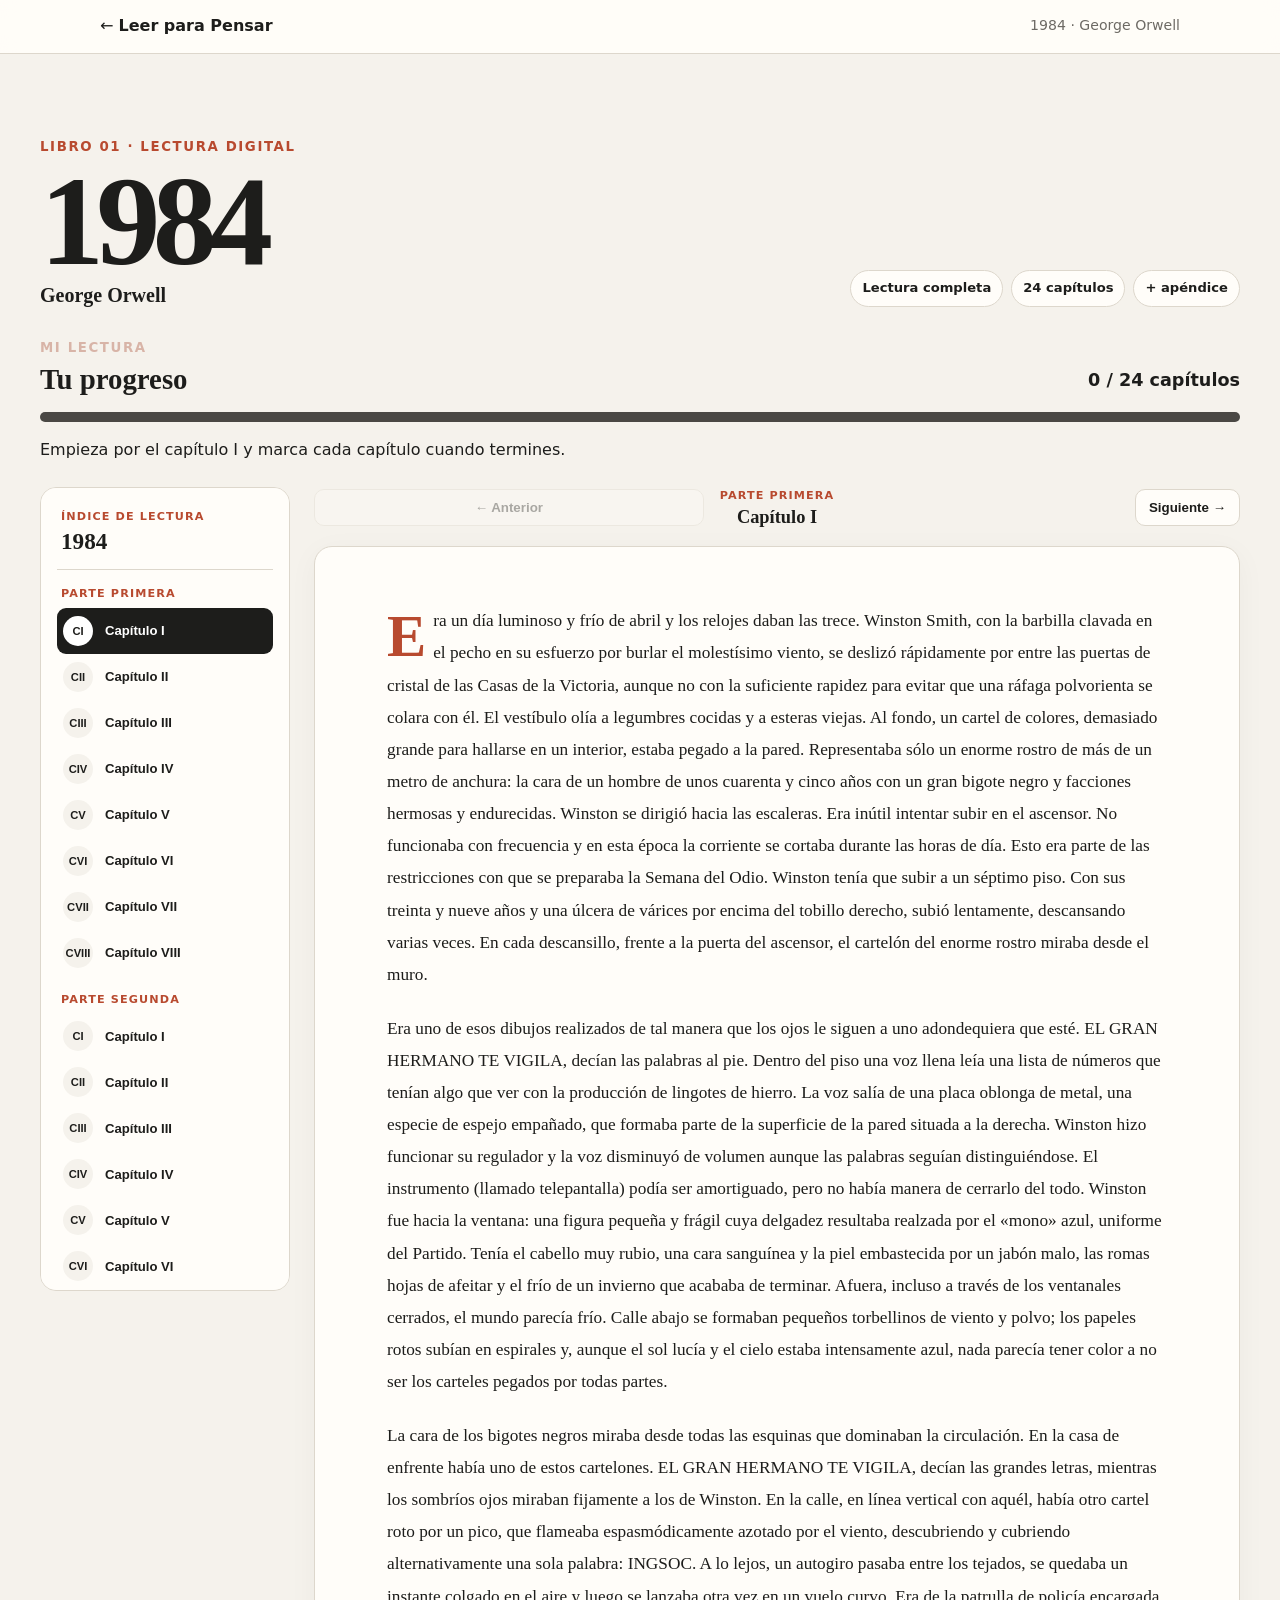
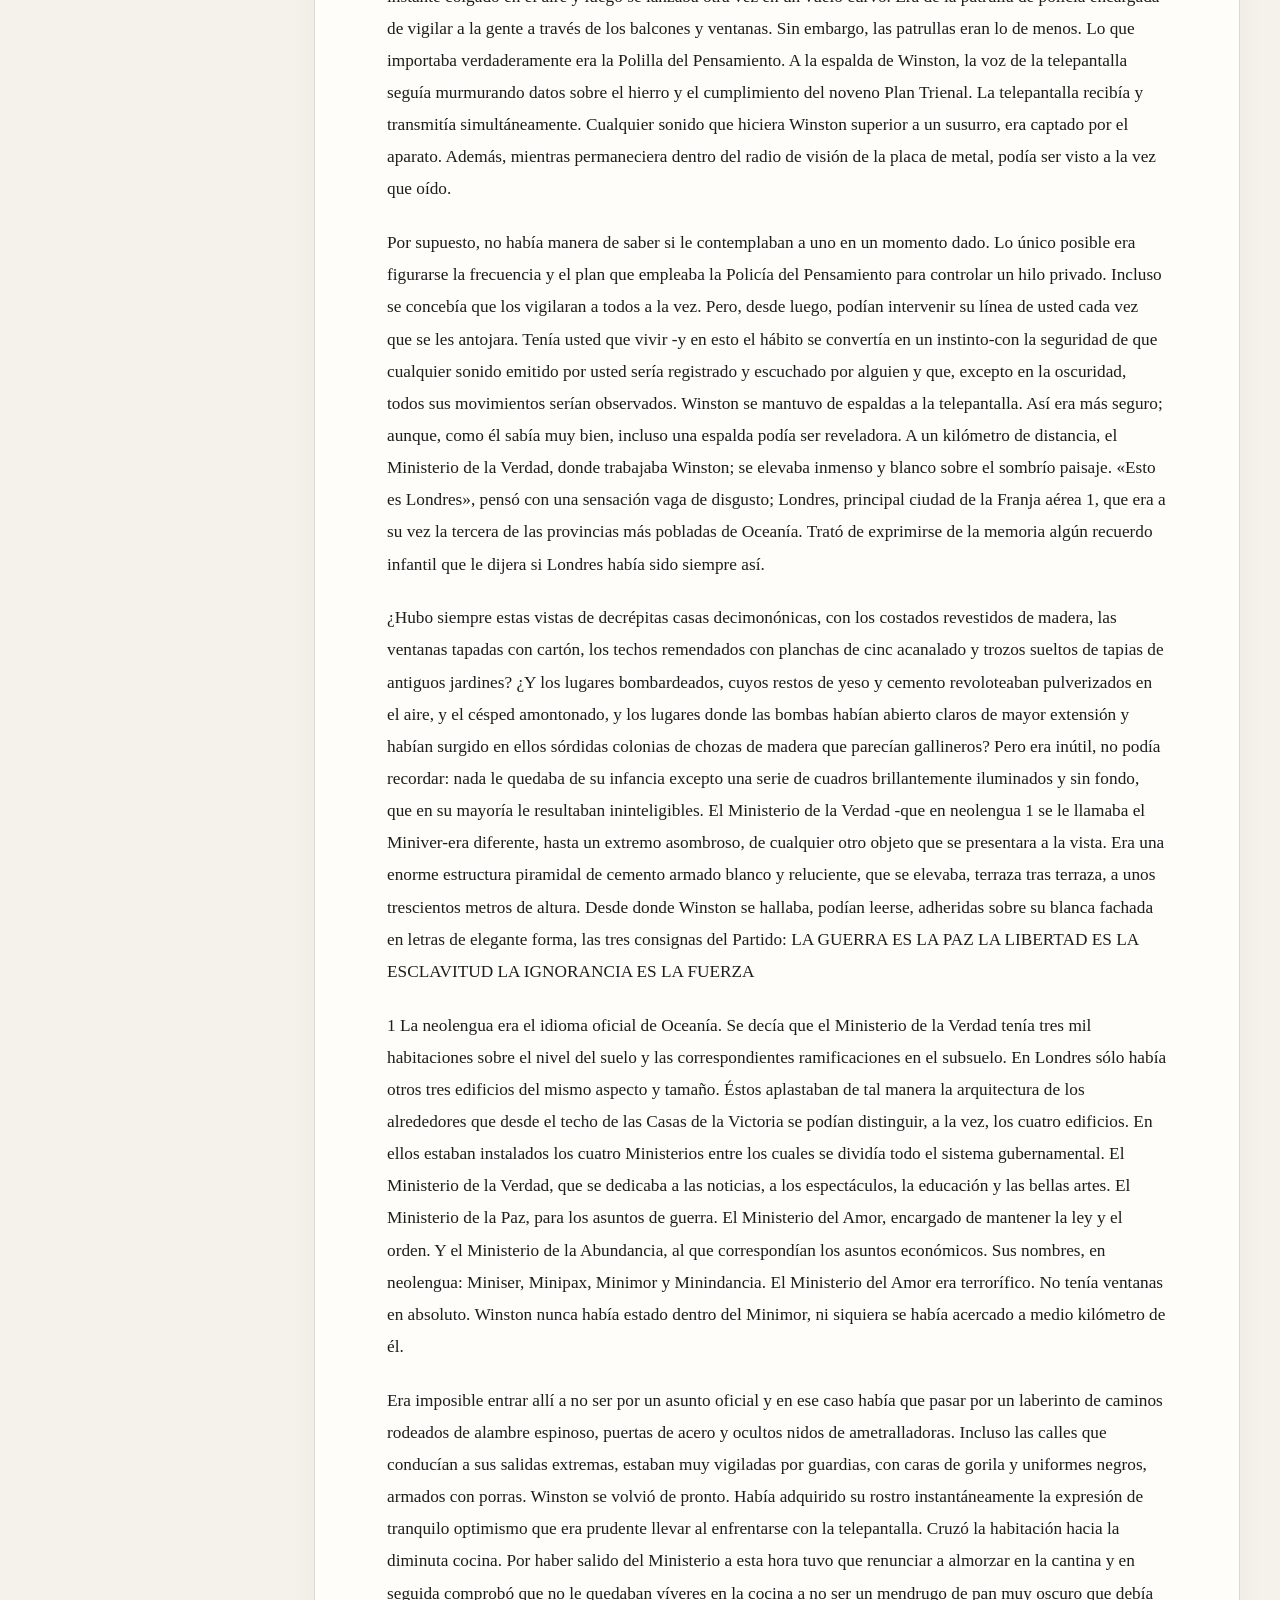
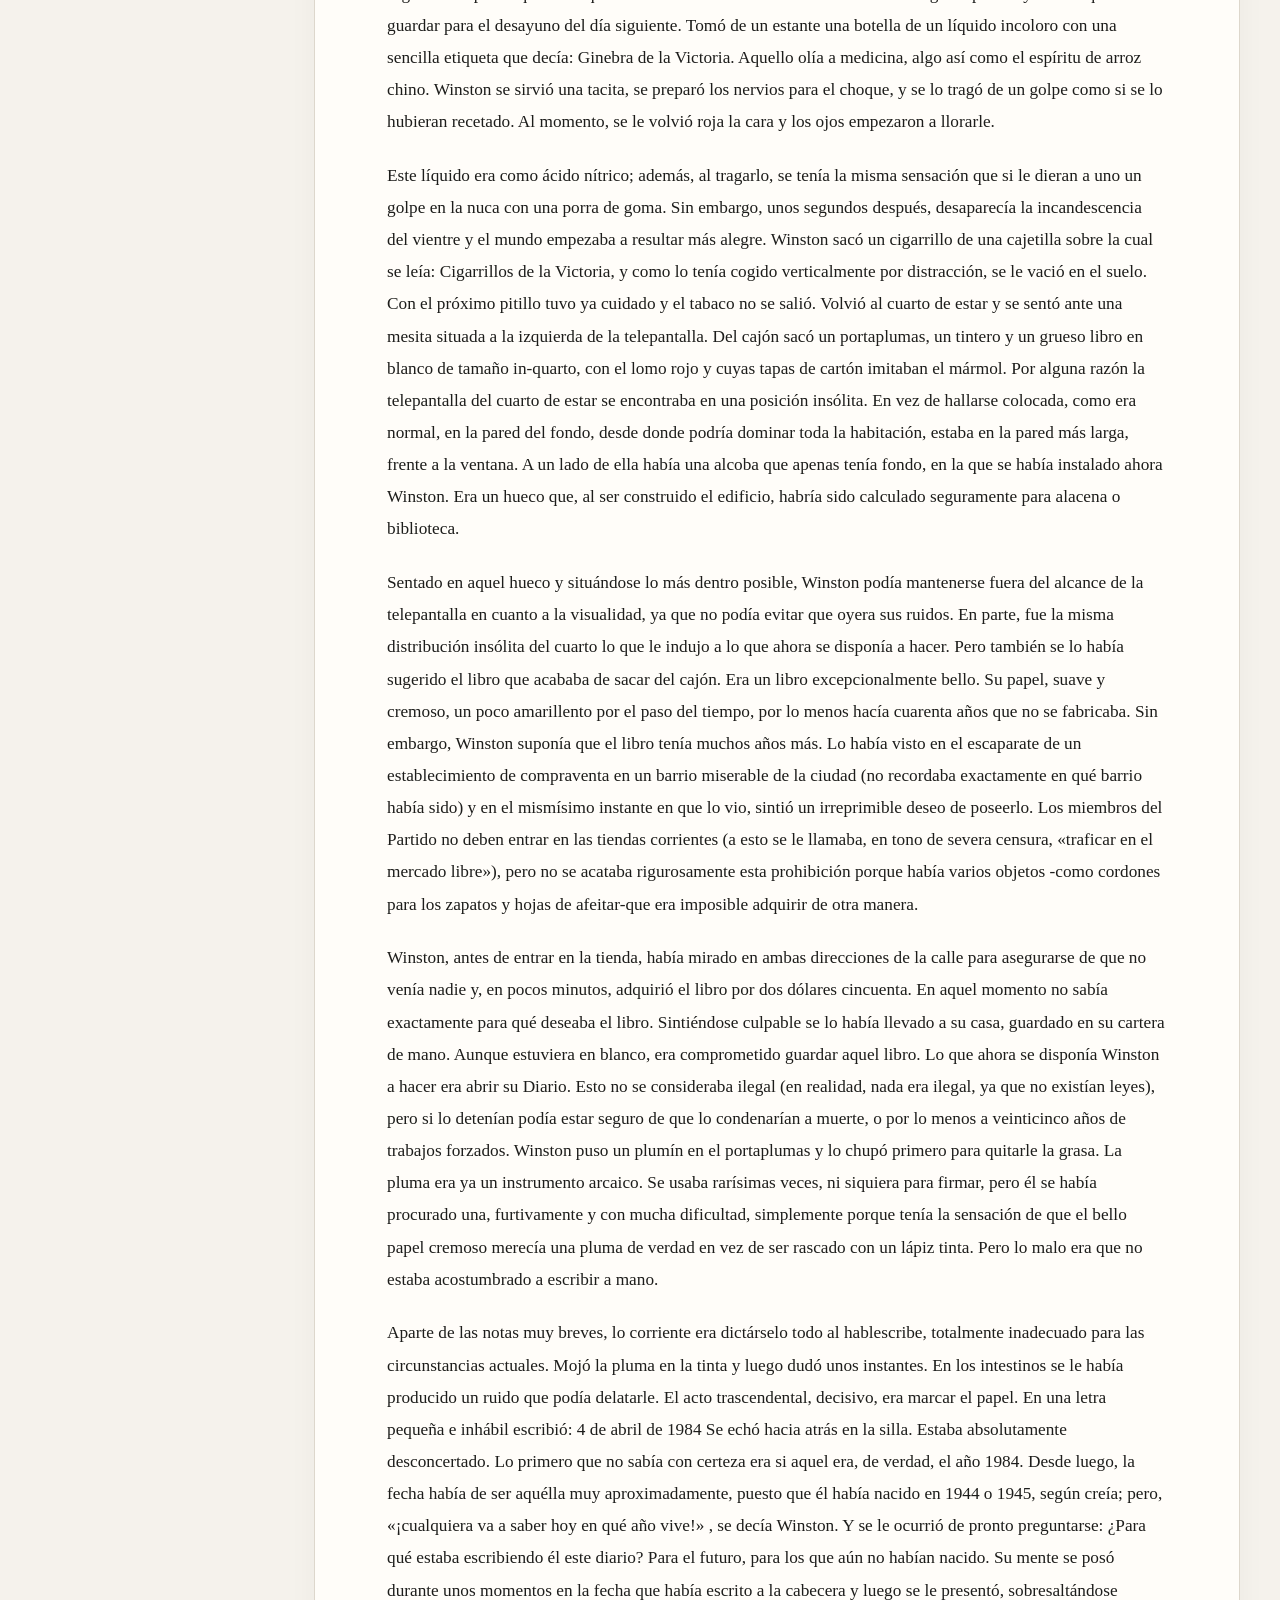
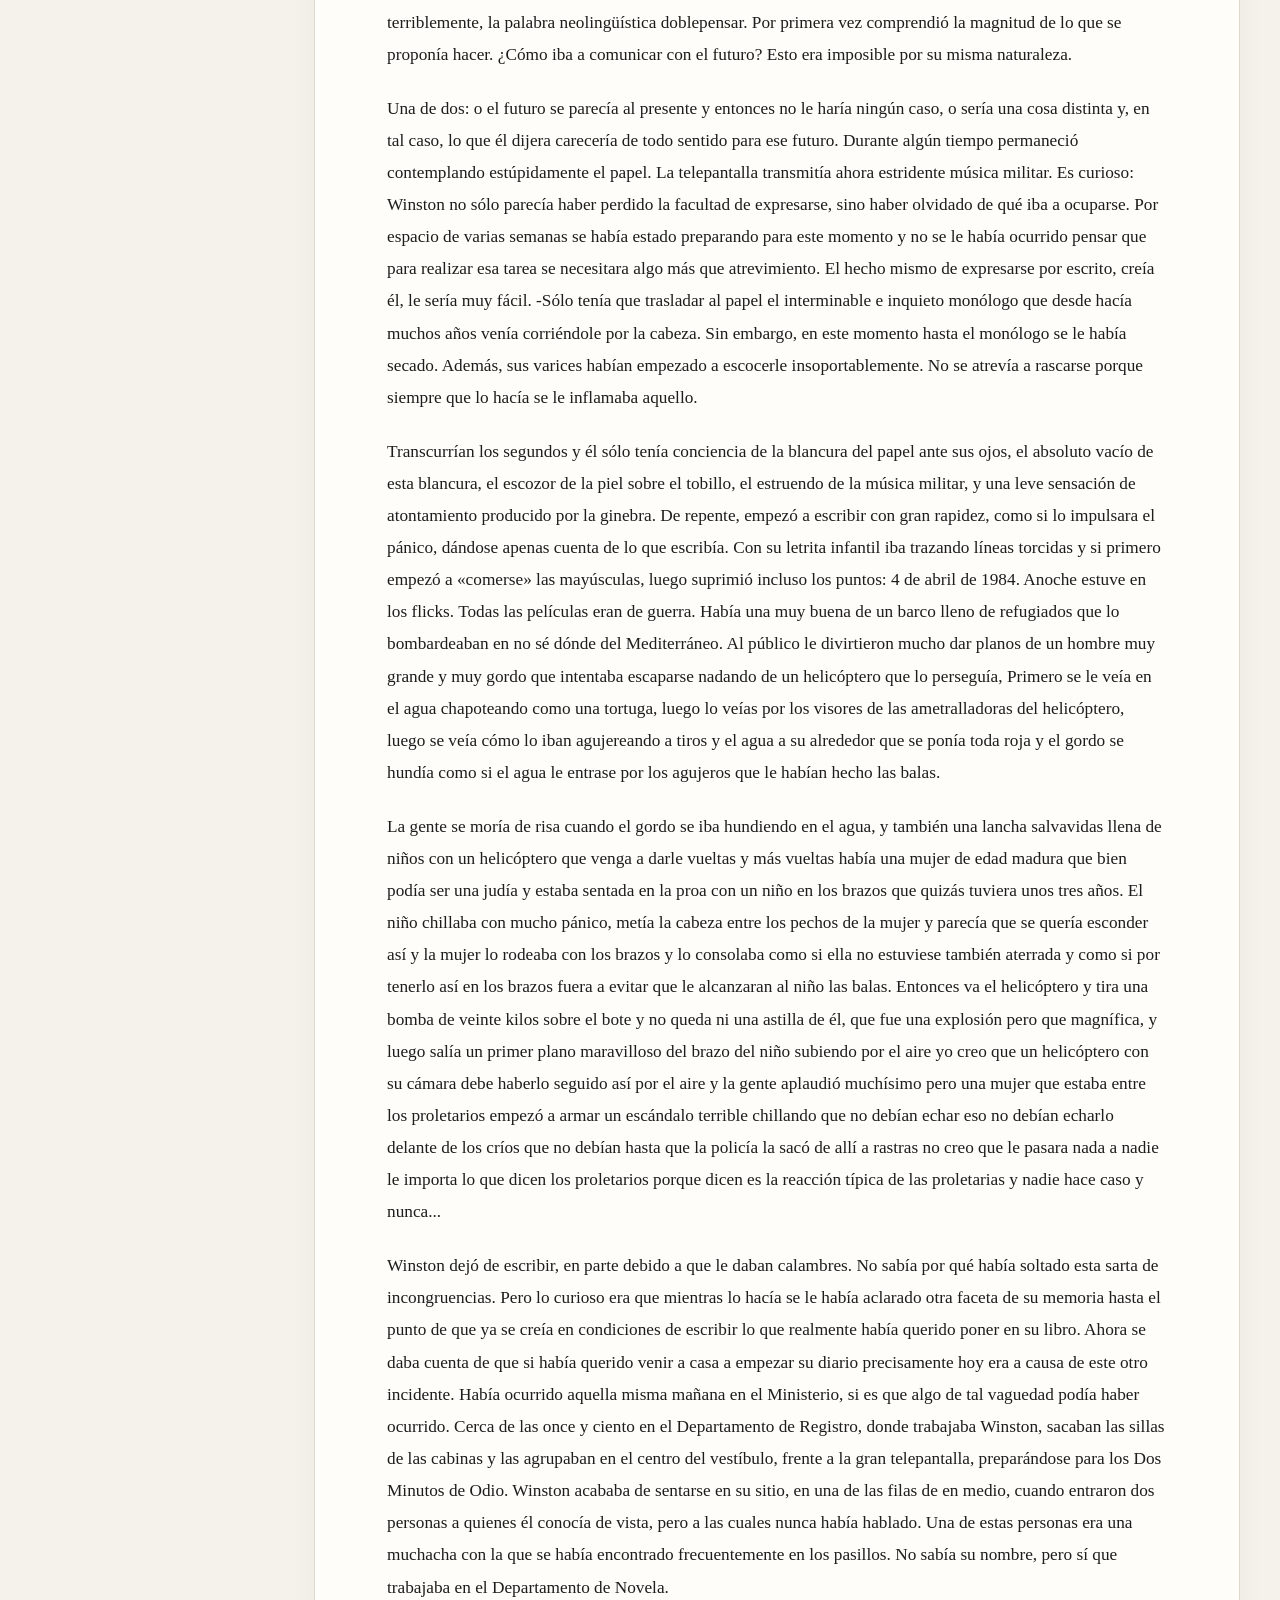
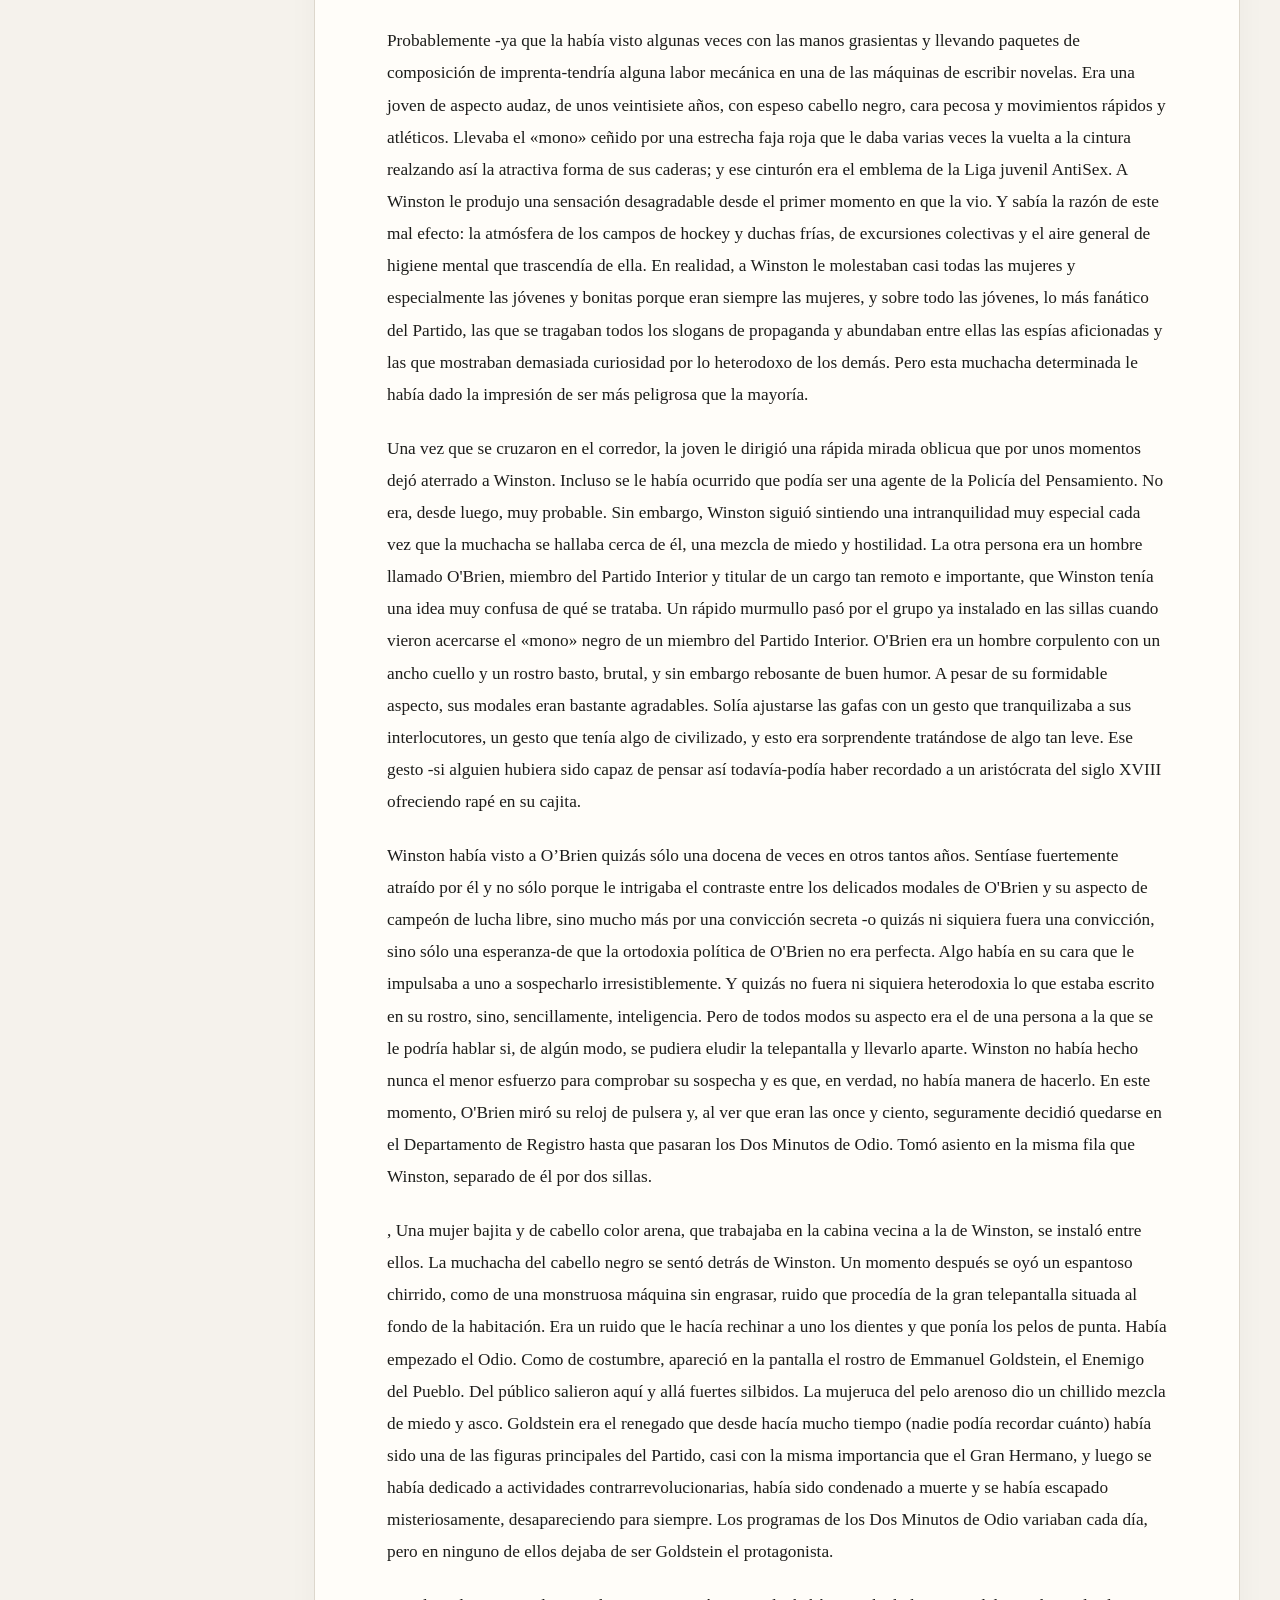
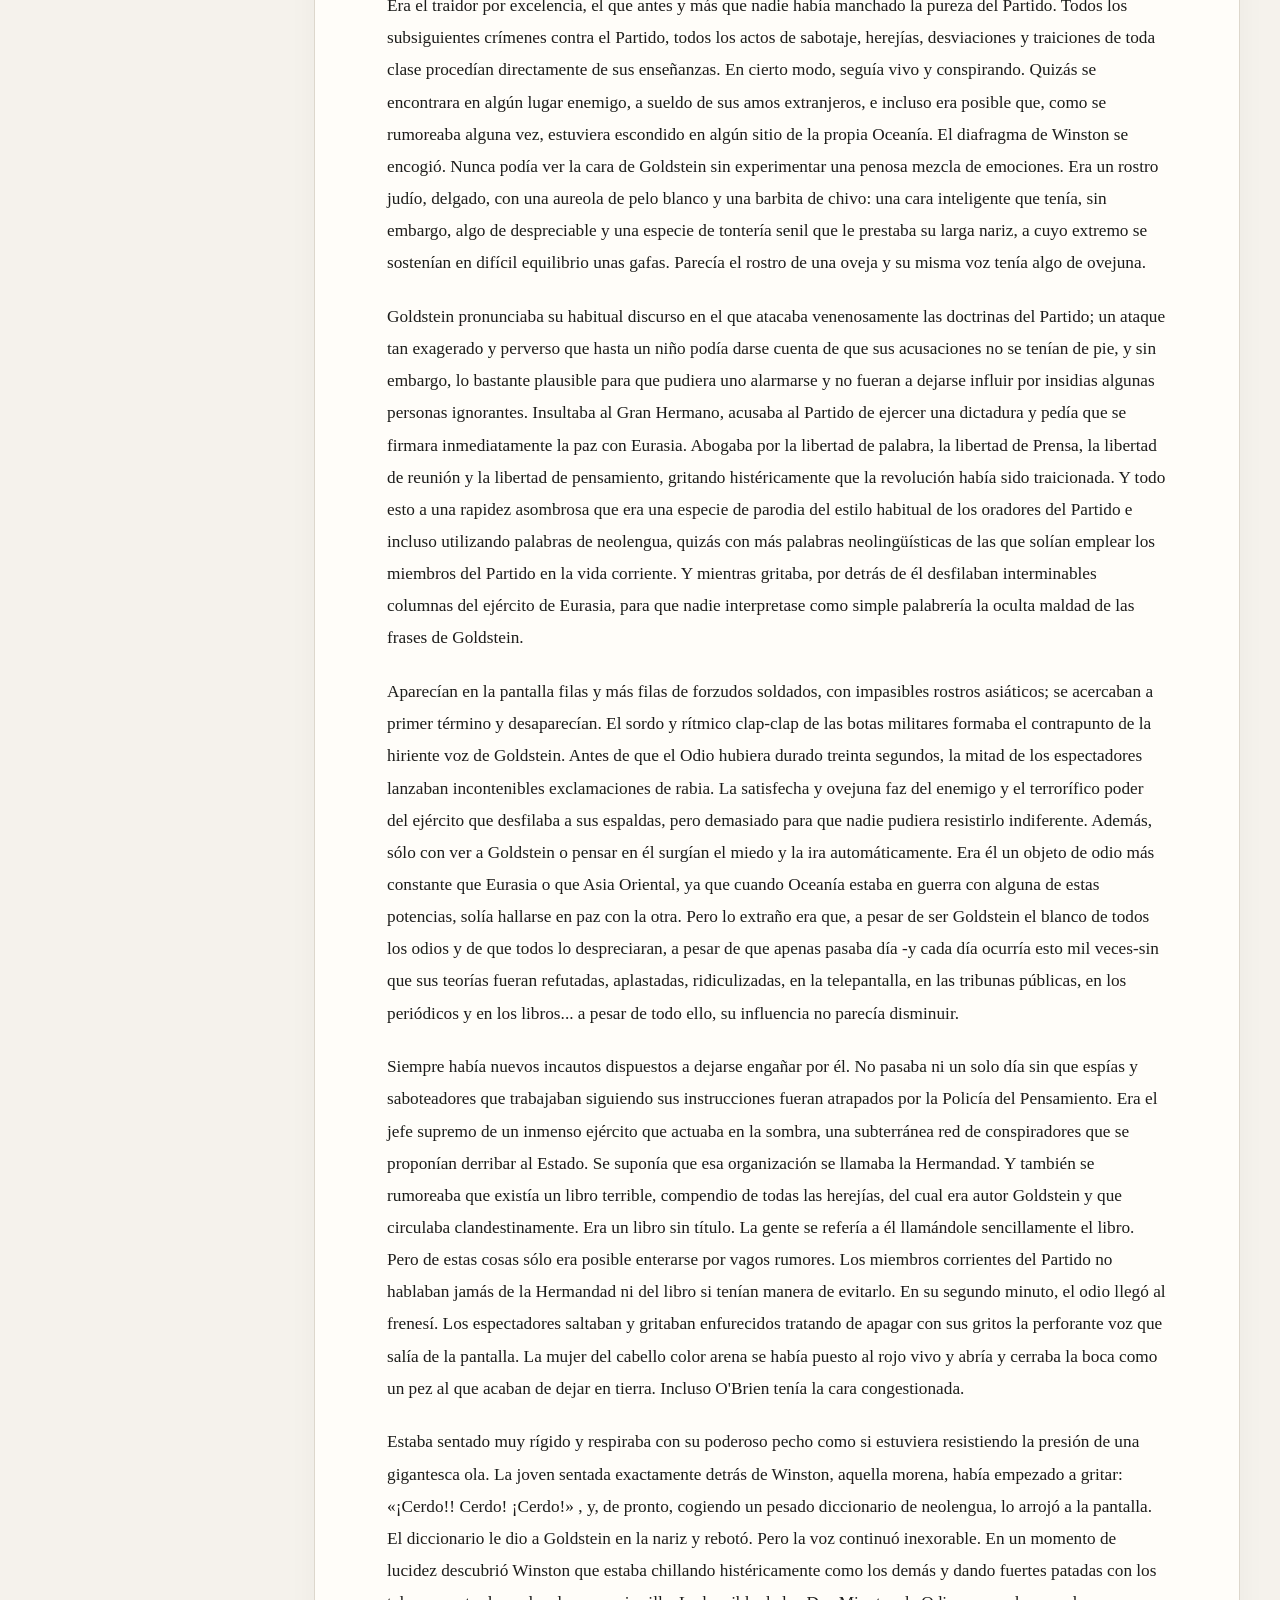
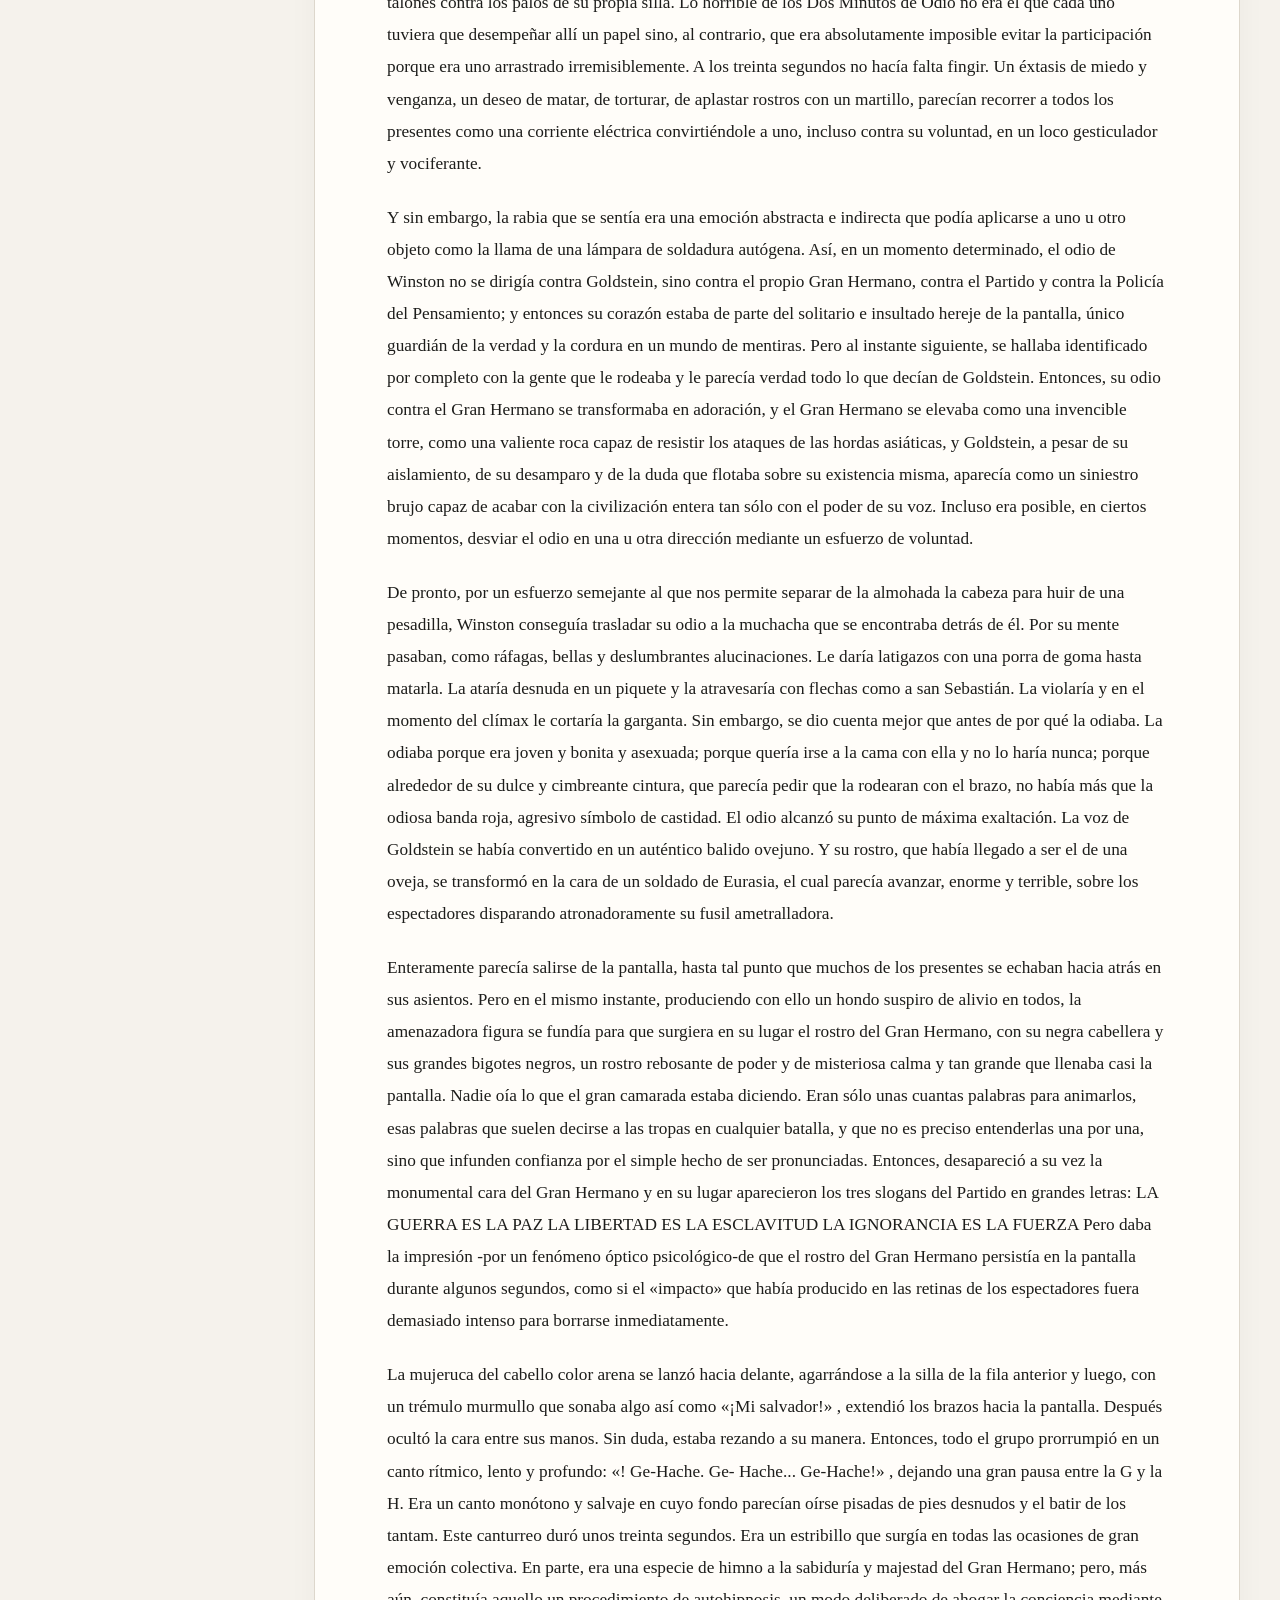
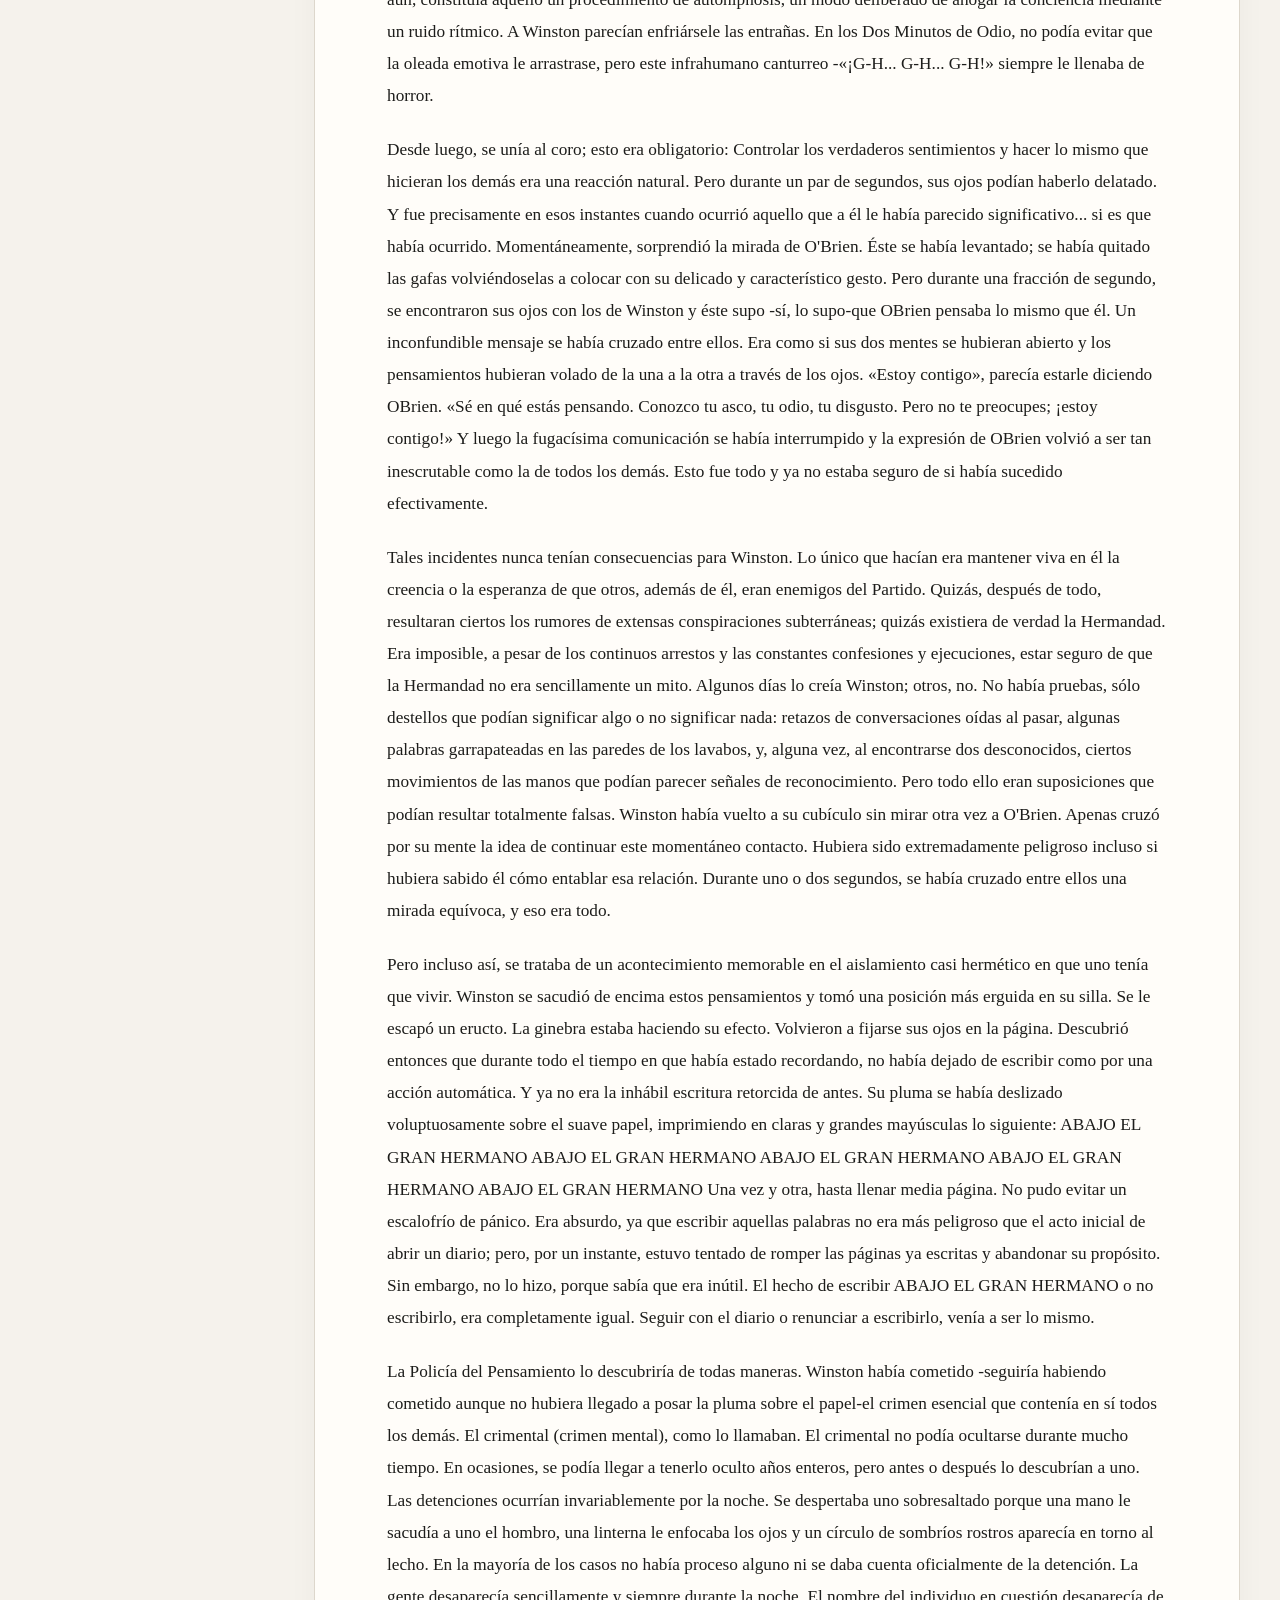
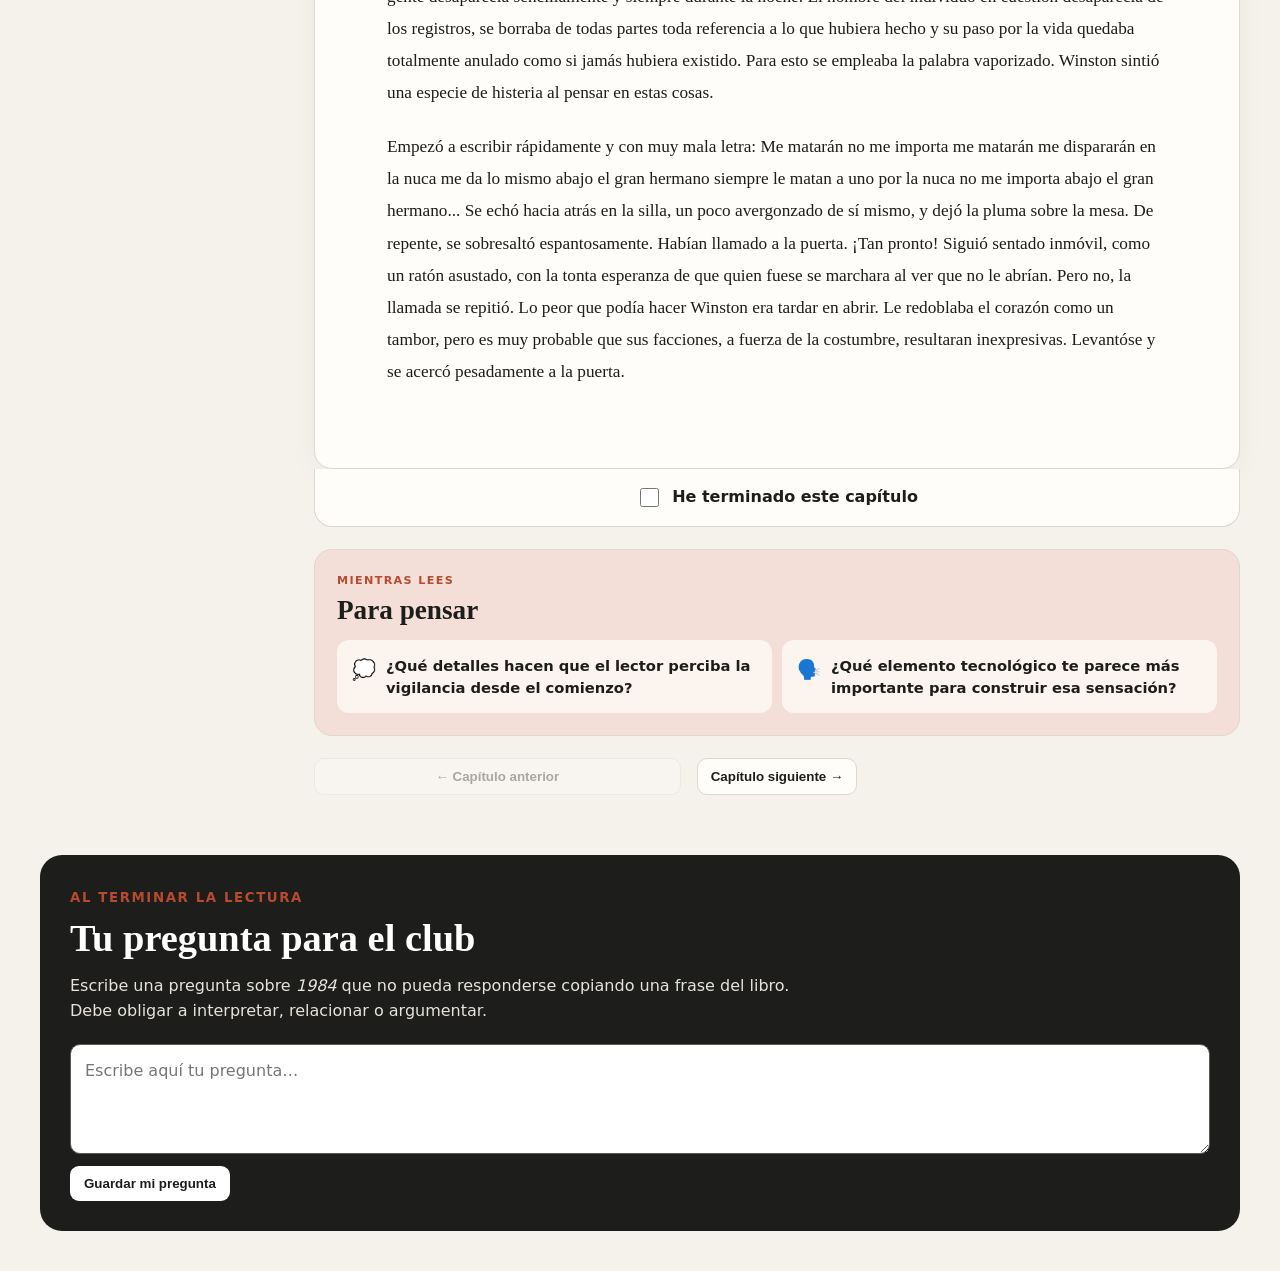
==== commit 67437261: "Corregir caracteres y formato de lectura" ====
--- a/libros/libro-01.html
+++ b/libros/libro-01.html
@@ -114,12 +114,45 @@
 return value.replace(/&/g,"&amp;").replace(/</g,"&lt;").replace(/>/g,"&gt;").replace(/"/g,"&quot;");
 }
 
+function normalizeReaderText(text){
+text=text.replace(/\uFFFE/g,"");
+text=text.replace(/\u00AD/g,"");
+text=text.replace(/O'ßrien/g,"O'Brien").replace(/Àmpleforth/g,"Ampleforth");
+text=text.replace(/\s+-\s+(?=[a-záéíóúüñ])/g," — ");
+text=text.replace(/([A-Za-zÁÉÍÓÚÜÑáéíóúüñ])-\s+(?=[a-záéíóúüñ])/g,"$1-");
+text=text.replace(/\s+([,.;:!?])/g,"$1");
+return text.replace(/[ \t]+/g," ").trim();
+}
+
+function splitReadableParagraphs(block){
+block=normalizeReaderText(block);
+if(block.length<1700) return [block];
+const sentences=block.match(/[^.!?…]+(?:[.!?…]+(?:[»”"'])?|$)/g)||[block];
+const chunks=[];
+let current="";
+for(const rawSentence of sentences){
+const sentence=rawSentence.trim();
+if(!sentence) continue;
+if(current && current.length>=750 && current.length+sentence.length>1250){
+chunks.push(current.trim());
+current=sentence;
+}else{
+current+=(current?" ":"")+sentence;
+}
+}
+if(current) chunks.push(current.trim());
+return chunks.length?chunks:[block];
+}
+
 function parseBook(text){
-const blocks=text.split(/\n\n+/).map(x=>x.trim()).filter(Boolean);
+text=normalizeReaderText(text);
+const blocks=text.split(/\n\s*\n+/).map(x=>x.trim()).filter(Boolean);
 let part="";
 let chapter=null;
 const result=[];
-for(const block of blocks){
+for(const rawBlock of blocks){
+const block=normalizeReaderText(rawBlock);
+if(!block) continue;
 if(/^PARTE (PRIMERA|SEGUNDA|TERCERA)$/.test(block)){
 part=block;
 continue;
@@ -129,16 +162,15 @@
 result.push(chapter);
 continue;
 }
-if(block==="APÉNDICE"){
+if(/^APÉNDICE$/.test(block)){
 chapter={id:"appendix",number:"",part:"APÉNDICE",appendix:true,paragraphs:[]};
 result.push(chapter);
 continue;
 }
-if(chapter) chapter.paragraphs.push(block);
+if(chapter) chapter.paragraphs.push(...splitReadableParagraphs(block));
 }
 return result.filter(c=>c.paragraphs.length);
 }
-
 function renderNav(){
 const nav=document.getElementById("chapterNav");
 let lastPart="";
--- a/css/styles.css
+++ b/css/styles.css
@@ -31,3 +31,76 @@
 .character-grid{display:grid;grid-template-columns:repeat(2,1fr);gap:9px}.character-grid article{background:var(--paper);border:1px solid var(--line);border-radius:13px;padding:14px}.character-grid b{display:block;font-family:Georgia,serif;font-size:1.05rem}.character-grid span{display:block;color:var(--muted);font-size:.88rem;margin-top:5px}
 .read-check{display:flex;align-items:center;gap:8px;border-top:1px solid var(--line);margin:0 18px;padding:12px 0;font-size:.84rem;font-weight:800;color:var(--muted);cursor:pointer}.read-check input{width:17px;height:17px;accent-color:var(--accent);cursor:pointer}.chapter.read{border-color:#b8c8b7}.chapter.read .chapter-number{background:#536653}
 @media(max-width:760px){.reader-intro{grid-template-columns:1fr}.character-grid{grid-template-columns:1fr}.progress-head{align-items:flex-start;flex-direction:column}.read-check{margin:0 14px}}
+
+/* LECTOR DIGITAL */
+.reader-main{max-width:1240px}
+.reader-hero{padding-bottom:28px}
+.reader-progress-top{margin:0 0 24px}
+.reader-layout{display:grid;grid-template-columns:250px minmax(0,1fr);gap:24px;align-items:start}
+.reader-sidebar{position:sticky;top:74px;background:var(--paper);border:1px solid var(--line);border-radius:16px;padding:16px;max-height:calc(100vh - 96px);overflow:auto}
+.reader-sidebar-title{padding:4px 4px 14px;border-bottom:1px solid var(--line);margin-bottom:10px}
+.reader-sidebar-title small,.nav-part{display:block;color:var(--accent);font-size:.7rem;font-weight:900;letter-spacing:.1em}
+.reader-sidebar-title strong{display:block;font:700 1.45rem Georgia,serif;margin-top:3px}
+.nav-part{margin:15px 4px 5px}
+.chapter-nav-item{width:100%;display:grid;grid-template-columns:34px 1fr 18px;align-items:center;gap:8px;border:0;background:transparent;border-radius:9px;padding:8px 6px;text-align:left;color:var(--ink);cursor:pointer}
+.chapter-nav-item:hover{background:var(--bg)}
+.chapter-nav-item span{display:grid;place-items:center;width:30px;height:30px;border-radius:50%;background:var(--bg);font-size:.7rem;font-weight:900}
+.chapter-nav-item b{font-size:.82rem}
+.chapter-nav-item i{font-style:normal;color:#536653;opacity:0}
+.chapter-nav-item.is-read i{opacity:1}
+.chapter-nav-item.active{background:var(--ink);color:#fff}
+.chapter-nav-item.active span{background:#fff;color:var(--ink)}
+.chapter-nav-item.active i{color:#fff}
+.reader-sidebar .reset-progress{color:var(--muted);border-color:var(--line);width:100%;margin-top:16px}
+.reader-content{min-width:0}
+.reader-toolbar{display:grid;grid-template-columns:1fr auto 1fr;align-items:center;gap:16px;margin-bottom:18px}
+.reader-toolbar>div{text-align:center}
+.reader-toolbar small{display:block;color:var(--accent);font-size:.7rem;font-weight:900;letter-spacing:.1em}
+.reader-toolbar strong{display:block;font:700 1.15rem Georgia,serif;margin-top:3px}
+.reader-toolbar button{border:1px solid var(--line);background:var(--paper);color:var(--ink);padding:10px 13px;border-radius:10px;font-weight:800;cursor:pointer}
+.reader-toolbar button:last-child{justify-self:end}
+.reader-toolbar button:disabled{opacity:.35;cursor:not-allowed}
+.book-text{background:var(--paper);border:1px solid var(--line);border-radius:18px;padding:clamp(28px,5vw,58px);box-shadow:0 6px 30px rgba(29,29,27,.04)}
+.book-text p{font-family:Georgia,"Times New Roman",serif;font-size:1.08rem;line-height:1.86;margin:0 0 1.25em;max-width:780px;margin-left:auto;margin-right:auto}
+.book-text p:first-child:first-letter{font-size:3.4em;float:left;line-height:.85;padding:7px 7px 0 0;font-weight:700;color:var(--accent)}
+.reader-loading,.reader-error{text-align:center;padding:70px 20px;color:var(--muted)}
+.reader-loading span{display:block;font-size:2rem;margin-bottom:10px}
+.reader-loading strong,.reader-error strong{display:block;color:var(--ink);font:700 1.25rem Georgia,serif}
+.reader-end{background:var(--paper);border:1px solid var(--line);border-top:0;border-radius:0 0 18px 18px;padding:16px 22px}
+.chapter-read-button{display:flex;align-items:center;justify-content:center;gap:10px;font-weight:900;cursor:pointer}
+.chapter-read-button input{width:19px;height:19px;accent-color:var(--accent)}
+.reading-reflection{margin:22px 0;background:var(--accent-soft);border:1px solid var(--line);border-radius:18px;padding:22px}
+.reflection-label{color:var(--accent);font-size:.7rem;font-weight:900;letter-spacing:.12em}
+.reading-reflection h2{font:700 1.7rem Georgia,serif;margin:6px 0 14px}
+.reflection-grid{display:grid;grid-template-columns:1fr 1fr;gap:10px}
+.reflection-grid>div{background:#fffdf9b8;border-radius:12px;padding:15px;display:flex;gap:10px;align-items:flex-start}
+.reflection-grid span{font-size:1.2rem}.reflection-grid strong{font-size:.92rem;line-height:1.45}
+.reader-toolbar-bottom{margin:22px 0 0}
+.reader-final{margin-top:60px}
+.reader-final textarea{display:block;width:100%;min-height:110px;resize:vertical;margin:20px 0 12px;padding:14px;border:1px solid #5b5853;border-radius:10px;background:#fff;color:var(--ink);font:inherit}
+.reader-final button{border:0;background:#fff;color:var(--ink);padding:10px 14px;border-radius:9px;font-weight:900;cursor:pointer}
+.reader-final #questionSaved{display:inline-block;margin-left:10px;color:#d8d4ce;font-size:.85rem}
+@media(max-width:850px){
+.reader-layout{grid-template-columns:1fr}
+.reader-sidebar{position:relative;top:auto;max-height:none;order:0}
+.reader-content{order:1}
+.reader-sidebar nav{display:grid;grid-template-columns:repeat(4,1fr);gap:4px}
+.nav-part{grid-column:1/-1}
+.chapter-nav-item{grid-template-columns:28px 1fr;padding:6px}
+.chapter-nav-item span{width:26px;height:26px}
+.chapter-nav-item i{display:none}
+.chapter-nav-item b{font-size:.72rem}
+.reader-sidebar .reset-progress{margin-top:10px}
+}
+@media(max-width:600px){
+.reader-toolbar{grid-template-columns:1fr 1fr;gap:8px}
+.reader-toolbar>div{grid-column:1/-1;grid-row:1}
+.reader-toolbar button{font-size:.78rem}
+.reader-toolbar button:last-child{justify-self:stretch}
+.reader-toolbar button:first-child{justify-self:stretch}
+.book-text{padding:25px 18px}
+.book-text p{font-size:1rem;line-height:1.78}
+.reflection-grid{grid-template-columns:1fr}
+.reader-sidebar nav{grid-template-columns:repeat(3,1fr)}
+.reader-final{margin-top:42px}
+}
